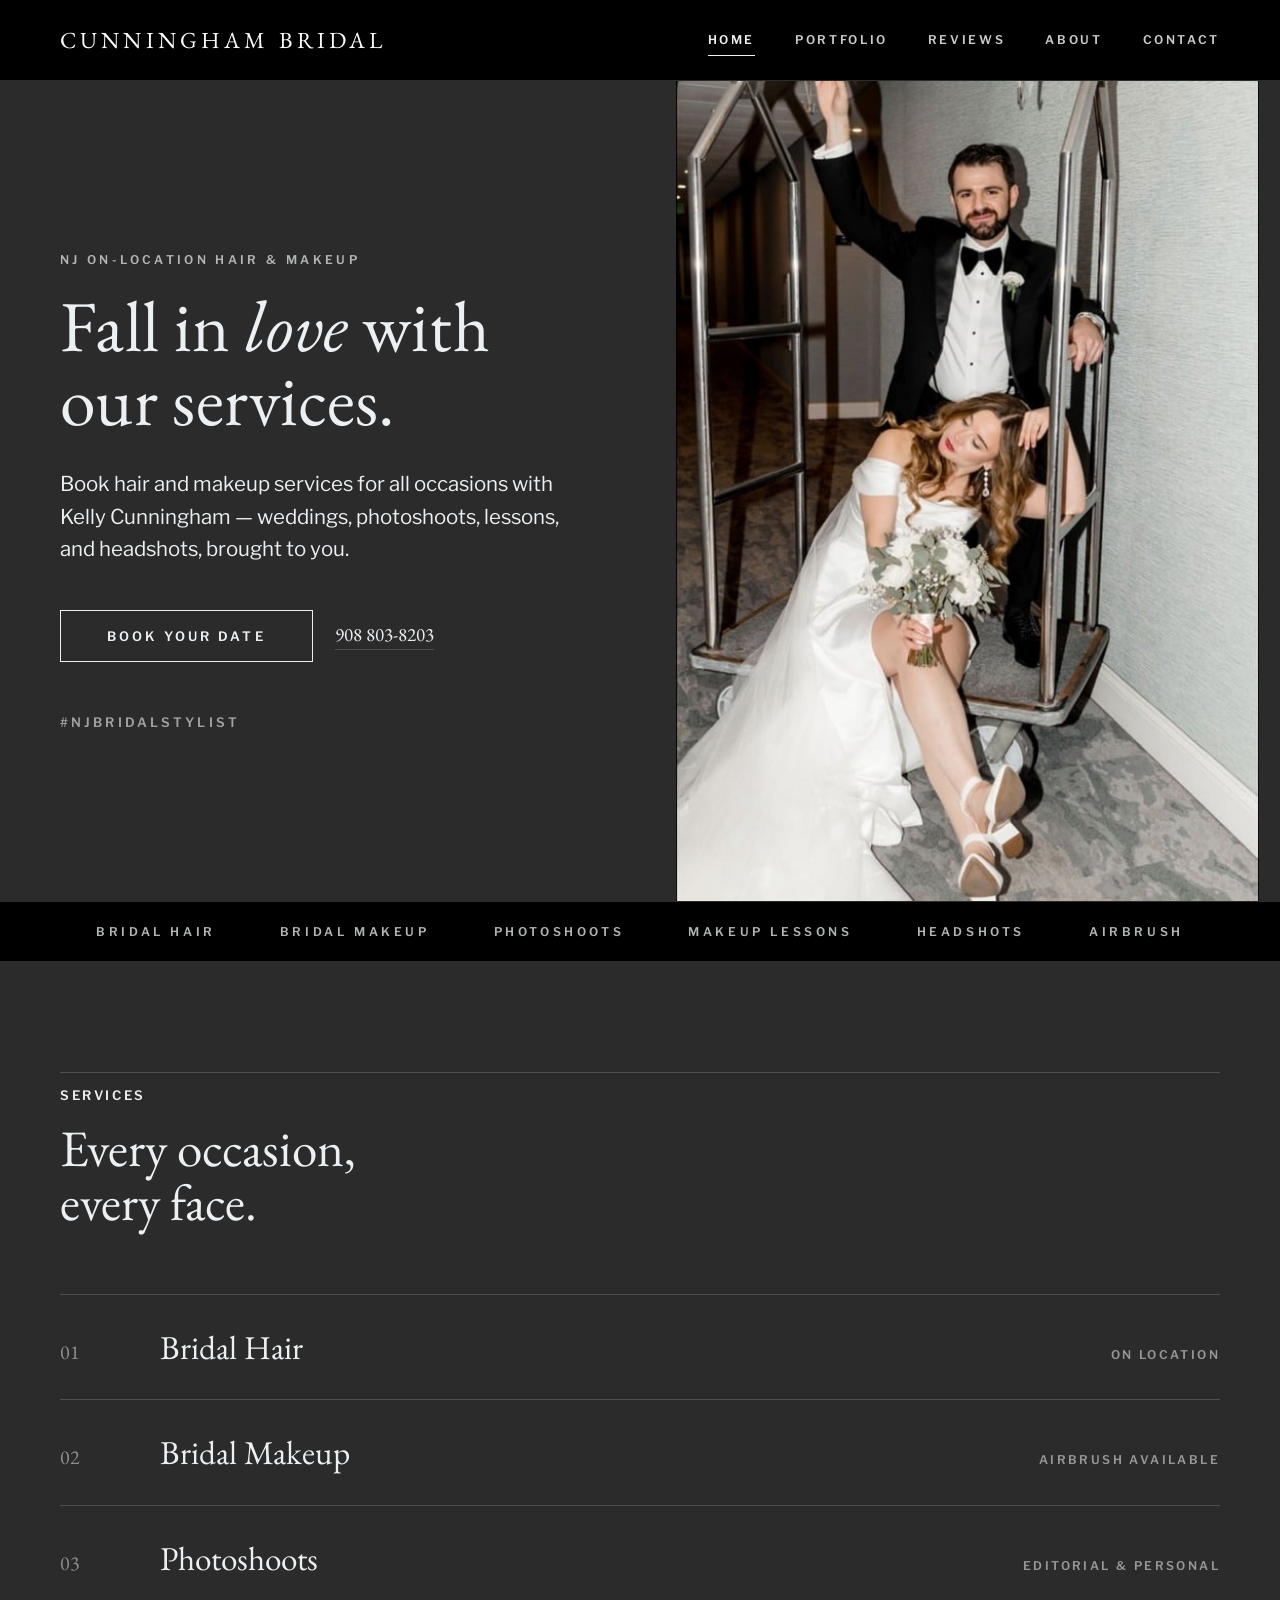
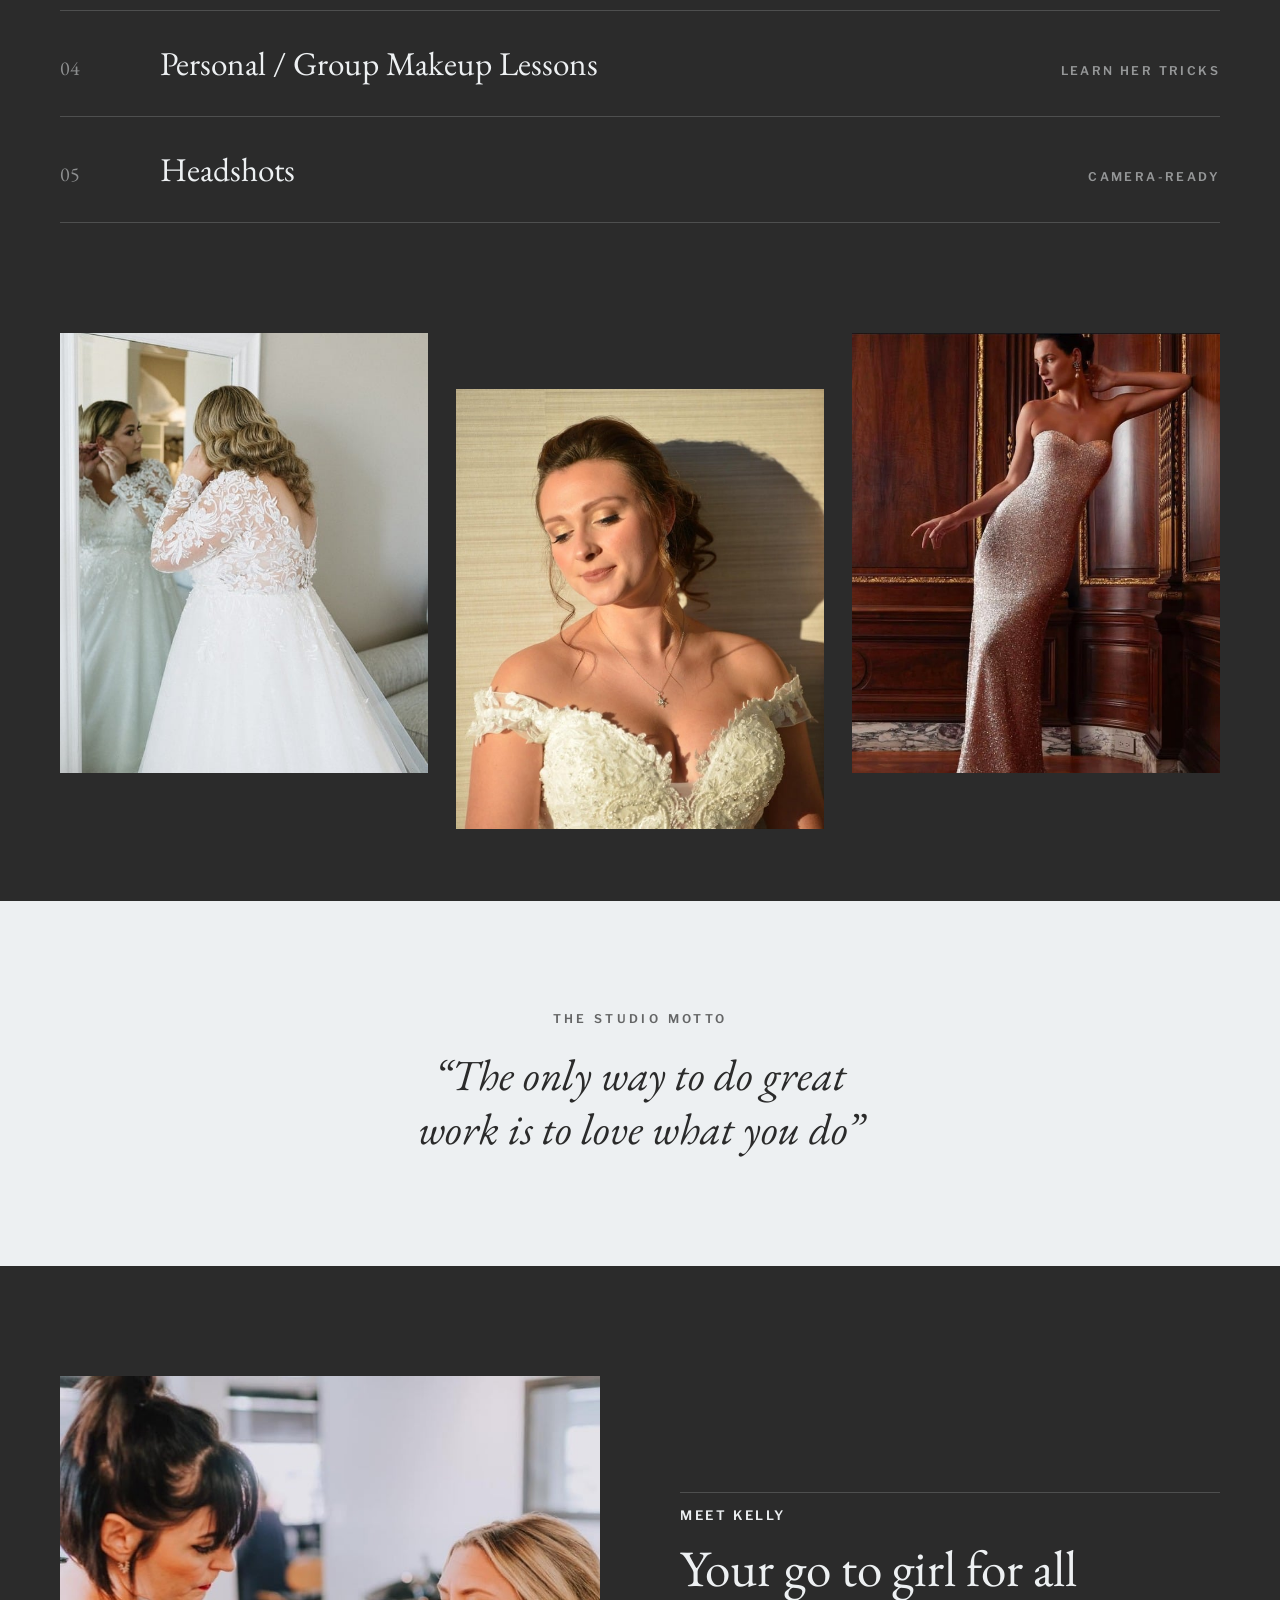
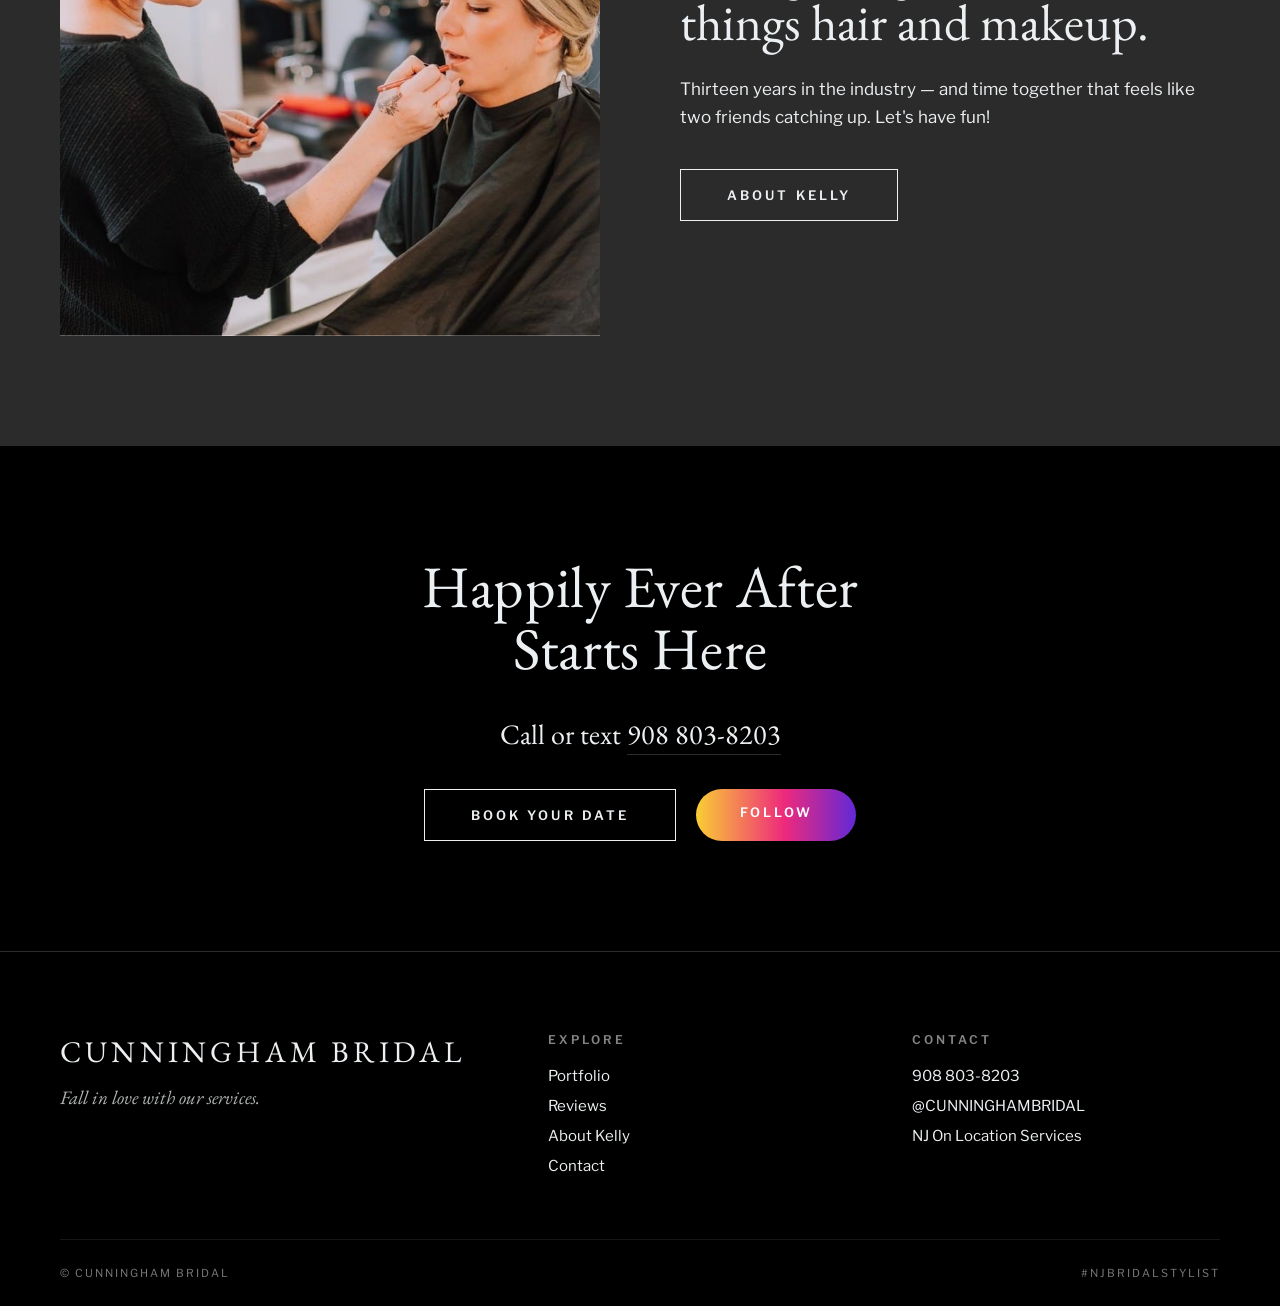
==== index.html @ d6eacadf "Add Reviews page + nav button with the two 5-star Google reviews New reviews.html (Alexis Nicholas +" ====
<!DOCTYPE html><html lang="en"><head><meta charset="utf-8"><meta name="viewport" content="width=device-width,initial-scale=1"><title>Cunningham Bridal — NJ On-Location Hair & Makeup</title><meta name="description" content="Fall in love with our services. Book hair and makeup for all occasions with Kelly Cunningham — NJ on-location. 908 803-8203."><link rel="stylesheet" href="site.css"><script src="site.js" defer></script></head><body>
<header class="top"><div class="wrap"><a class="brand" href="index.html">Cunningham Bridal</a><nav class="nav"><a href="index.html" aria-current="page">Home</a><a href="portfolio.html">Portfolio</a><a href="reviews.html">Reviews</a><a href="about.html">About</a><a href="contact.html">Contact</a></nav></div></header>
<section class="hero">
<div class="hero-copy">
<p class="overline">NJ On-Location Hair &amp; Makeup</p>
<h1 class="serif-hero">Fall in <em>love</em> with our services.</h1>
<p class="body-lg" style="margin-top:30px">Book hair and makeup services for all occasions with Kelly Cunningham — weddings, photoshoots, lessons, and headshots, brought to you.</p>
<div style="display:flex;gap:22px;align-items:center;flex-wrap:wrap;margin-top:44px"><a class="btn" href="contact.html">Book your date</a><a class="tel-link" href="tel:+19088038203" style="font-family:var(--serif);font-size:19px">908 803-8203</a></div>
<p class="hashtag" style="margin:52px 0 0">#NJBridalStylist</p>
</div>
<div class="hero-media"><img src="assets/photo-couple.jpg" alt="Bride and groom celebrating on a hotel luggage cart"></div>
</section>
<div class="strip"><div class="inner"><span>Bridal Hair</span><span>Bridal Makeup</span><span>Photoshoots</span><span>Makeup Lessons</span><span>Headshots</span><span>Airbrush</span></div></div>
<section class="band"><div class="wrap">
<div class="reveal"><p class="rule-label">Services</p><h2 class="serif-h2" style="max-width:14ch">Every occasion, every face.</h2></div>
<div style="margin-top:64px">
<div class="svc reveal"><span class="no">01</span><a class="name" href="portfolio.html">Bridal Hair</a><span class="note">On location</span></div>
<div class="svc reveal"><span class="no">02</span><a class="name" href="portfolio.html">Bridal Makeup</a><span class="note">Airbrush available</span></div>
<div class="svc reveal"><span class="no">03</span><a class="name" href="portfolio.html">Photoshoots</a><span class="note">Editorial &amp; personal</span></div>
<div class="svc reveal"><span class="no">04</span><a class="name" href="portfolio.html">Personal / Group Makeup Lessons</a><span class="note">Learn her tricks</span></div>
<div class="svc reveal"><span class="no">05</span><a class="name" href="portfolio.html">Headshots</a><span class="note">Camera-ready</span></div>
</div>
</div></section>
<section class="band tight" style="padding-top:0"><div class="wrap grid c3">
<img class="cover reveal" src="assets/photo-bridal-hair.jpg" alt="Bride in a lace gown at the mirror" style="height:440px">
<img class="cover reveal" src="assets/photo-bridal-makeup.jpg" alt="Bride with soft glam makeup in golden light" style="height:440px;margin-top:56px">
<img class="cover reveal" src="assets/photo-photoshoot.jpg" alt="Editorial photoshoot in a sequin gown" style="height:440px">
</div></section>
<section class="band light"><div class="wrap center reveal">
<p class="overline">The studio motto</p>
<blockquote class="quote" style="max-width:22ch;margin:0 auto">“The only way to do great work is to love what you do”</blockquote>
</div></section>
<section class="band"><div class="wrap split">
<img class="cover reveal" src="assets/photo-makeup-session.jpg" alt="Kelly Cunningham applying a client's makeup" style="height:560px">
<div class="reveal">
<p class="rule-label">Meet Kelly</p>
<h2 class="serif-h2">Your go to girl for all things hair and makeup.</h2>
<p class="body" style="margin-top:26px">Thirteen years in the industry — and time together that feels like two friends catching up. Let's have fun!</p>
<div style="margin-top:38px"><a class="btn" href="about.html">About Kelly</a></div>
</div>
</div></section>
<section class="band black center"><div class="wrap stack reveal" style="align-items:center">
<h2 class="serif-hero" style="font-size:clamp(38px,4.6vw,72px)">Happily Ever After<br>Starts Here</h2>
<p class="serif-lg">Call or text <a class="tel-link" href="tel:+19088038203">908 803-8203</a></p>
<div style="display:flex;gap:20px;flex-wrap:wrap;justify-content:center"><a class="btn" href="contact.html">Book your date</a><a class="pill" href="https://www.instagram.com/cunninghambridal" target="_blank" rel="noopener">Follow</a></div>
</div></section>
<footer class="site"><div class="wrap">
<div class="foot-grid">
<div><p class="foot-brand">Cunningham Bridal</p><p class="foot-tag">Fall in love with our services.</p></div>
<div><h4>Explore</h4><ul><li><a href="portfolio.html">Portfolio</a></li><li><a href="reviews.html">Reviews</a></li><li><a href="about.html">About Kelly</a></li><li><a href="contact.html">Contact</a></li></ul></div>
<div><h4>Contact</h4><ul><li><a href="tel:+19088038203">908 803-8203</a></li><li><a href="https://www.instagram.com/cunninghambridal" target="_blank" rel="noopener">@CUNNINGHAMBRIDAL</a></li><li>NJ On Location Services</li></ul></div>
</div>
<div class="foot-bar"><span>© Cunningham Bridal</span><span>#NJBridalStylist</span></div>
</div></footer>
<template id="__bundler_thumbnail"><svg xmlns="http://www.w3.org/2000/svg" viewBox="0 0 100 100"><rect width="100" height="100" fill="#2b2b2b"/><text x="50" y="58" font-family="Georgia,serif" font-size="28" fill="#edf0f2" text-anchor="middle">CB</text></svg></template>
</body></html>
---- site.css ----
@import url('https://fonts.googleapis.com/css2?family=Libre+Franklin:ital,wght@0,400;0,500;0,600;0,700;1,400&family=EB+Garamond:ital,wght@0,400;0,500;0,600;1,400;1,500&display=swap');
:root{--black:#000;--charcoal:#2b2b2b;--char-2:#232323;--gray:#606060;--ice:#edf0f2;--white:#fff;--line:rgba(237,240,242,.18);--line-dark:rgba(43,43,43,.2);--ig:linear-gradient(90deg,#f9ce34,#ee2a7b 55%,#6228d7);--sans:'Libre Franklin',Arial,sans-serif;--serif:'EB Garamond',Georgia,serif;--max:1240px}
*{box-sizing:border-box}
html{scroll-behavior:smooth}
body{margin:0;font-family:var(--sans);background:var(--charcoal);color:var(--ice);-webkit-font-smoothing:antialiased}
img{display:block;max-width:100%}
a{color:inherit;text-decoration:none;transition:opacity .18s ease}
a:hover{opacity:.72}
.wrap{max-width:var(--max);margin:0 auto;padding:0 40px}
/* header */
.top{background:var(--black);position:sticky;top:0;z-index:50;border-bottom:1px solid var(--line)}
.top .wrap{display:flex;align-items:center;justify-content:space-between;height:80px}
.brand{font-family:var(--serif);font-size:23px;letter-spacing:.18em;text-transform:uppercase;color:#fff;white-space:nowrap}
.nav{display:flex;gap:40px}
.nav a{font-size:12px;font-weight:600;letter-spacing:.22em;text-transform:uppercase;color:var(--ice);padding:8px 0;border-bottom:1px solid transparent;opacity:.85}
.nav a[aria-current]{border-bottom-color:var(--ice);opacity:1}
/* type system */
.overline{font-size:12px;font-weight:600;letter-spacing:.28em;text-transform:uppercase;opacity:.7;margin:0 0 22px}
.rule-label{border-top:1px solid var(--line);padding-top:14px;font-size:13px;font-weight:600;letter-spacing:.2em;text-transform:uppercase;margin:0 0 18px}
.light .rule-label,.white .rule-label{border-top-color:var(--line-dark)}
.serif-hero{font-family:var(--serif);font-weight:400;line-height:1.04;letter-spacing:.005em;margin:0;font-size:clamp(44px,5.6vw,86px);text-wrap:balance}
.serif-hero em,.serif-h2 em{font-style:italic;font-weight:400}
.serif-h2{font-family:var(--serif);font-weight:400;line-height:1.06;margin:0;font-size:clamp(34px,4vw,60px);text-wrap:balance}
.caps-h{font-weight:600;letter-spacing:-.01em;line-height:1.05;margin:0;font-size:clamp(28px,3.4vw,48px)}
.body{font-size:17px;line-height:1.65;margin:0;max-width:54ch}
.body-lg{font-size:clamp(18px,1.6vw,22px);line-height:1.6;margin:0;max-width:50ch}
.serif-lg{font-family:var(--serif);font-size:clamp(22px,2.2vw,30px);line-height:1.35;margin:0}
.quote{font-family:var(--serif);font-style:italic;font-size:clamp(28px,3.4vw,50px);line-height:1.25;text-align:center;margin:0;text-wrap:balance}
.hashtag{font-size:13px;font-weight:600;letter-spacing:.24em;text-transform:uppercase;opacity:.6}
/* buttons */
.btn{display:inline-block;padding:17px 46px;font-size:13px;font-weight:600;letter-spacing:.24em;text-transform:uppercase;white-space:nowrap;border:1px solid var(--ice);color:var(--ice);background:transparent;cursor:pointer}
.btn:hover{background:var(--ice);color:var(--charcoal);opacity:1}
.btn.dark{border-color:var(--charcoal);color:var(--charcoal)}
.btn.dark:hover{background:var(--charcoal);color:var(--ice)}
.btn.solid{background:var(--charcoal);color:var(--ice);border-color:var(--charcoal)}
.btn.solid:hover{background:var(--black);opacity:1}
.pill{display:inline-block;background:var(--ig);color:#fff;border-radius:999px;padding:15px 44px;font-size:13px;font-weight:600;letter-spacing:.22em;text-transform:uppercase;white-space:nowrap}
.pill:hover{opacity:.85}
a[href^="tel"]{white-space:nowrap}
.tel-link{border-bottom:1px solid var(--line);padding-bottom:2px}
/* bands + layout */
.band{padding:110px 0}
.band.tight{padding:72px 0}
.band.light{background:var(--ice);color:var(--charcoal)}
.band.white{background:var(--white);color:var(--charcoal)}
.band.black{background:var(--black)}
.band.muted{background:var(--gray)}
.split{display:grid;grid-template-columns:1fr 1fr;gap:80px;align-items:center}
.split.tight-gap{gap:56px}
.grid{display:grid;gap:28px}
.c3{grid-template-columns:repeat(3,1fr)}
.c4{grid-template-columns:repeat(4,1fr)}
.cover{width:100%;object-fit:cover}
.pair{display:flex}
.pair img{width:50%;object-fit:cover}
.center{text-align:center}
.stack{display:flex;flex-direction:column;gap:36px}
/* hero */
.hero{display:grid;grid-template-columns:1.05fr 1fr;min-height:calc(100vh - 80px)}
.hero-copy{display:flex;flex-direction:column;justify-content:center;padding:90px 72px 90px max(40px,calc((100vw - var(--max))/2 + 40px))}
.hero-media{position:relative;overflow:hidden}
.hero-media img{position:absolute;inset:0;width:100%;height:100%;object-fit:contain}
/* ticker strip */
.strip{background:var(--black);border-top:1px solid var(--line);border-bottom:1px solid var(--line);padding:22px 0;overflow:hidden}
.strip .inner{display:flex;gap:64px;justify-content:center;flex-wrap:wrap;font-size:12px;font-weight:600;letter-spacing:.3em;text-transform:uppercase;opacity:.75}
/* numbered services */
.svc{border-top:1px solid var(--line);padding:34px 0;display:grid;grid-template-columns:72px 1fr auto;gap:28px;align-items:baseline}
.svc:last-child{border-bottom:1px solid var(--line)}
.svc .no{font-family:var(--serif);font-size:20px;opacity:.5}
.svc .name{font-family:var(--serif);font-size:clamp(24px,2.6vw,38px);line-height:1.1}
.svc .note{font-size:12px;font-weight:600;letter-spacing:.2em;text-transform:uppercase;opacity:.55}
/* gallery */
.masonry{columns:3;column-gap:28px}
.masonry img{width:100%;margin-bottom:28px}
/* footer */
footer.site{background:var(--black);border-top:1px solid var(--line);padding:80px 0 0}
.foot-grid{display:grid;grid-template-columns:1.4fr 1fr 1fr;gap:56px;padding-bottom:64px}
.foot-grid h4{font-size:12px;font-weight:600;letter-spacing:.26em;text-transform:uppercase;opacity:.55;margin:0 0 20px}
.foot-grid ul{list-style:none;margin:0;padding:0;display:flex;flex-direction:column;gap:12px;font-size:15px}
.foot-brand{font-family:var(--serif);font-size:30px;letter-spacing:.14em;text-transform:uppercase;margin:0 0 14px}
.foot-tag{font-family:var(--serif);font-style:italic;font-size:19px;opacity:.75;margin:0}
.foot-bar{border-top:1px solid var(--line);padding:26px 0;display:flex;justify-content:space-between;gap:16px;flex-wrap:wrap;font-size:11px;letter-spacing:.18em;text-transform:uppercase;opacity:.5}
/* reveal */
.reveal{opacity:0;transform:translateY(26px);transition:opacity .7s ease,transform .7s ease}
.reveal.in{opacity:1;transform:none}
@media (prefers-reduced-motion:reduce){.reveal{opacity:1;transform:none;transition:none}}
@media (max-width:960px){
.hero{grid-template-columns:1fr;min-height:0}
.hero-media{height:auto;position:relative}
.hero-media img{position:static;height:auto}
.hero-copy{padding:64px 40px}
.split{grid-template-columns:1fr;gap:44px}
.c3,.c4{grid-template-columns:1fr 1fr}
.masonry{columns:2}
.band{padding:72px 0}
.foot-grid{grid-template-columns:1fr;gap:36px}
.nav{gap:22px}
.brand{font-size:17px}
}
@media (max-width:600px){
.wrap{padding:0 22px}
.hero-copy{padding:56px 22px}
.c3,.c4{grid-template-columns:1fr}
.masonry{columns:1}
.top .wrap{flex-direction:column;height:auto;padding:16px 22px;gap:10px}
.svc{grid-template-columns:44px 1fr;grid-template-rows:auto auto}
.svc .note{grid-column:2}
}
/* reviews */
.reviews{display:grid;grid-template-columns:1fr 1fr;gap:26px;margin-top:4px}
.review{border:1px solid var(--line);padding:46px 42px;display:flex;flex-direction:column;gap:26px}
.stars{color:var(--ice);letter-spacing:.34em;font-size:15px;line-height:1}
.review-text{font-family:var(--serif);font-style:italic;font-size:clamp(19px,1.5vw,23px);line-height:1.5;margin:0}
.review-by{margin-top:auto;border-top:1px solid var(--line);padding-top:22px}
.review-name{font-weight:600;letter-spacing:.03em}
.review-src{font-size:11px;letter-spacing:.22em;text-transform:uppercase;opacity:.55;margin:5px 0 0}
@media(max-width:720px){.reviews{grid-template-columns:1fr}}
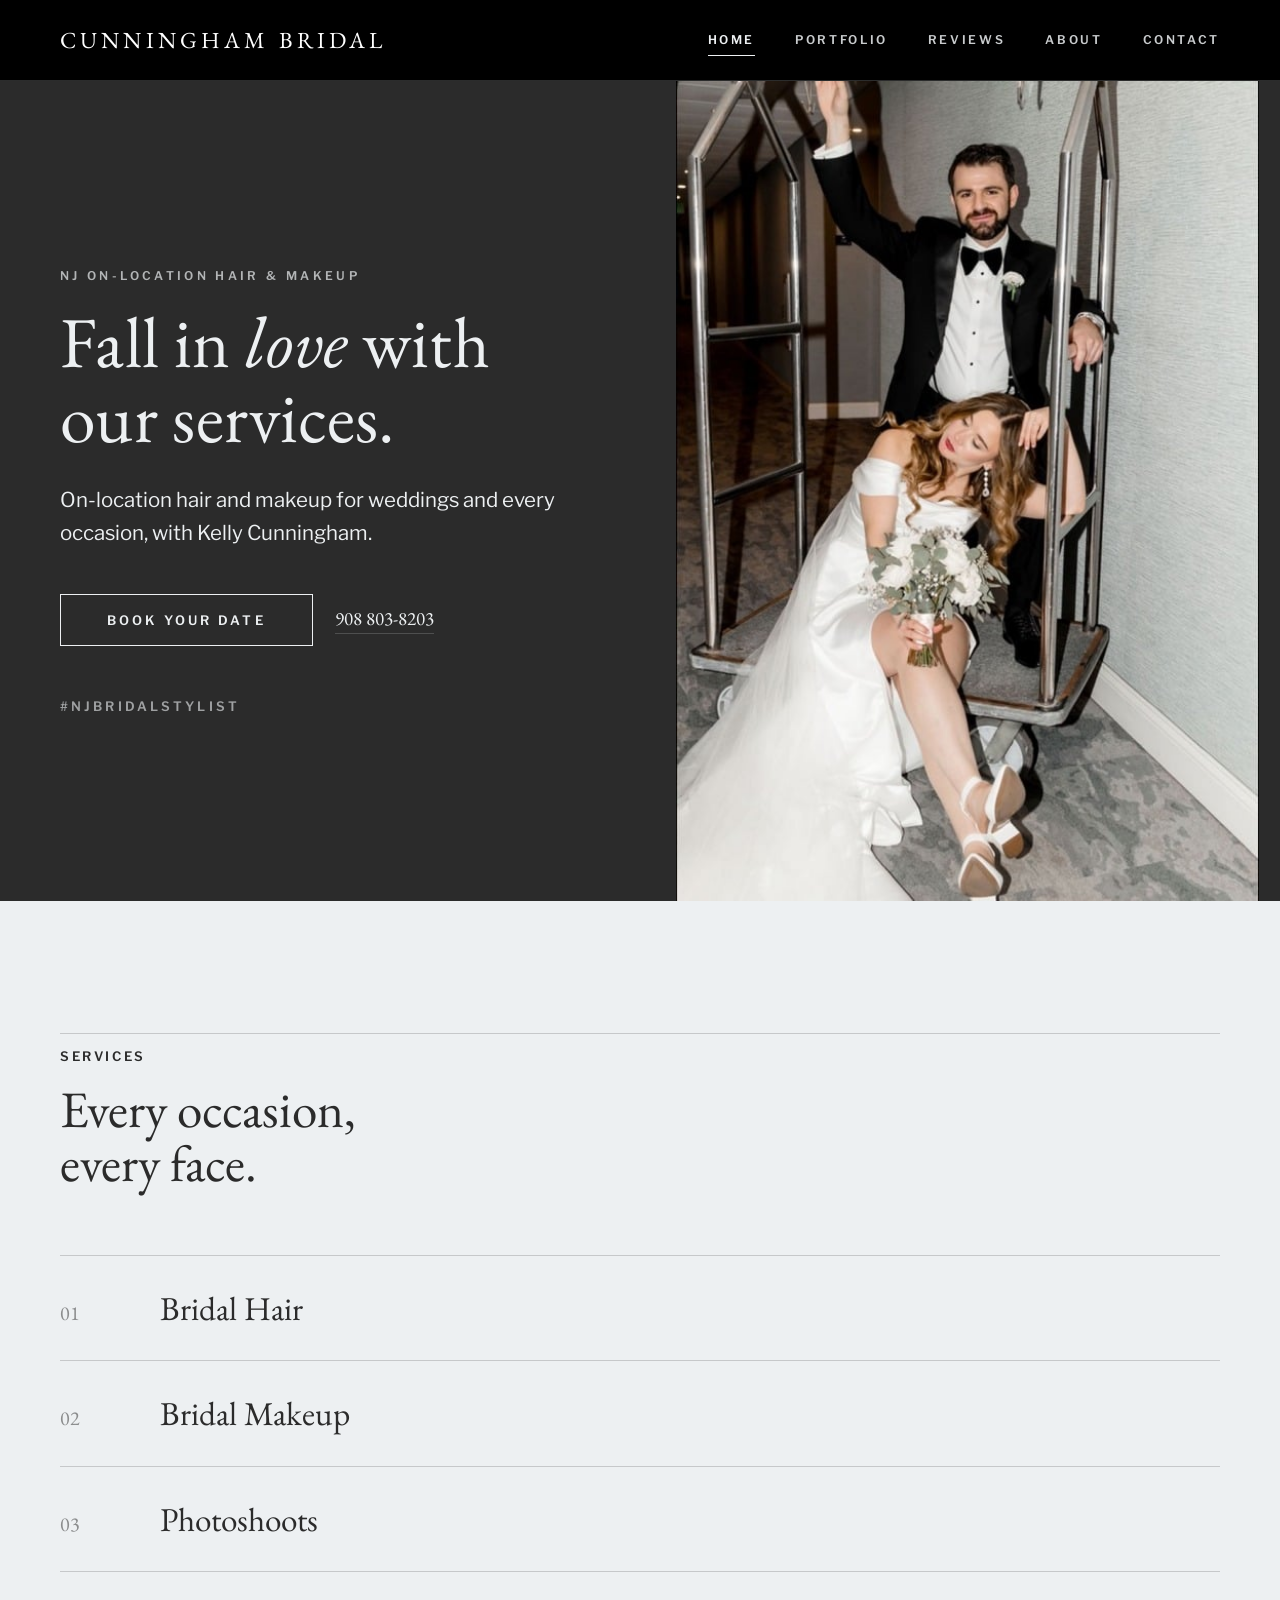
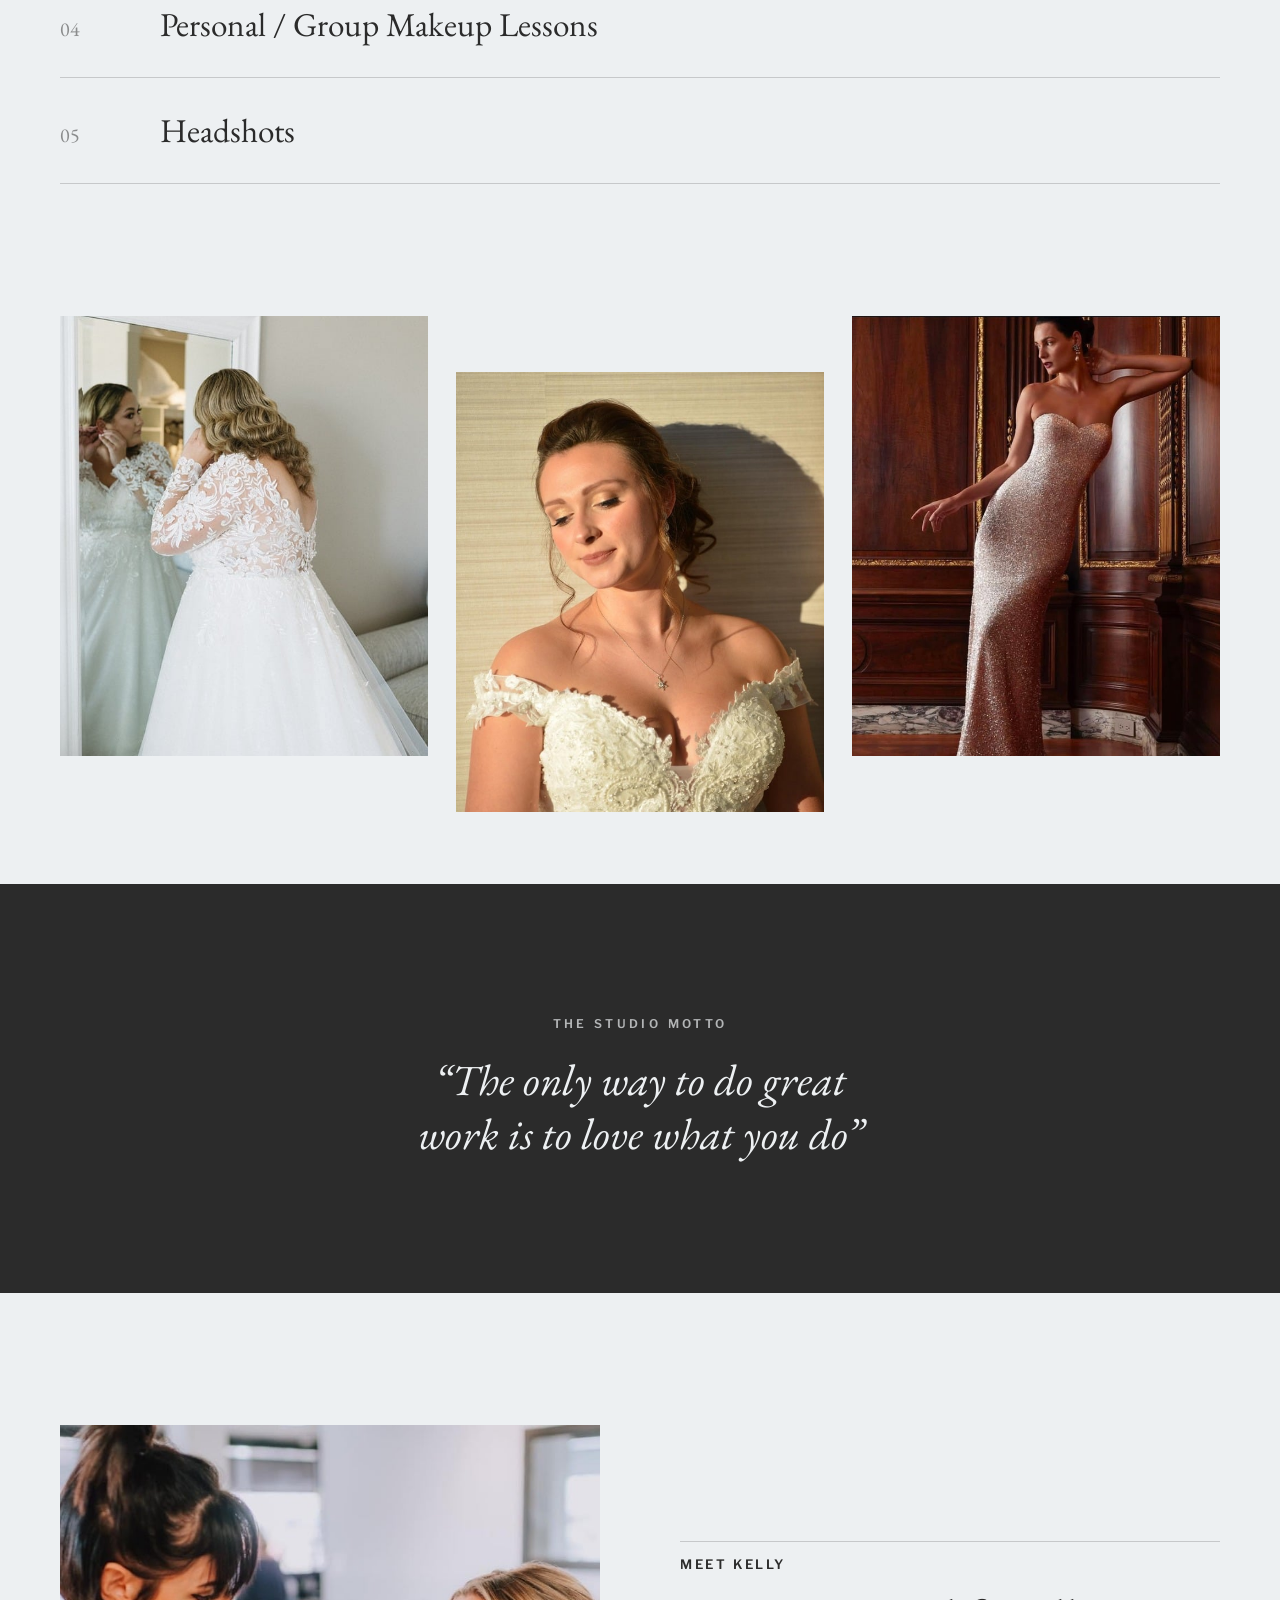
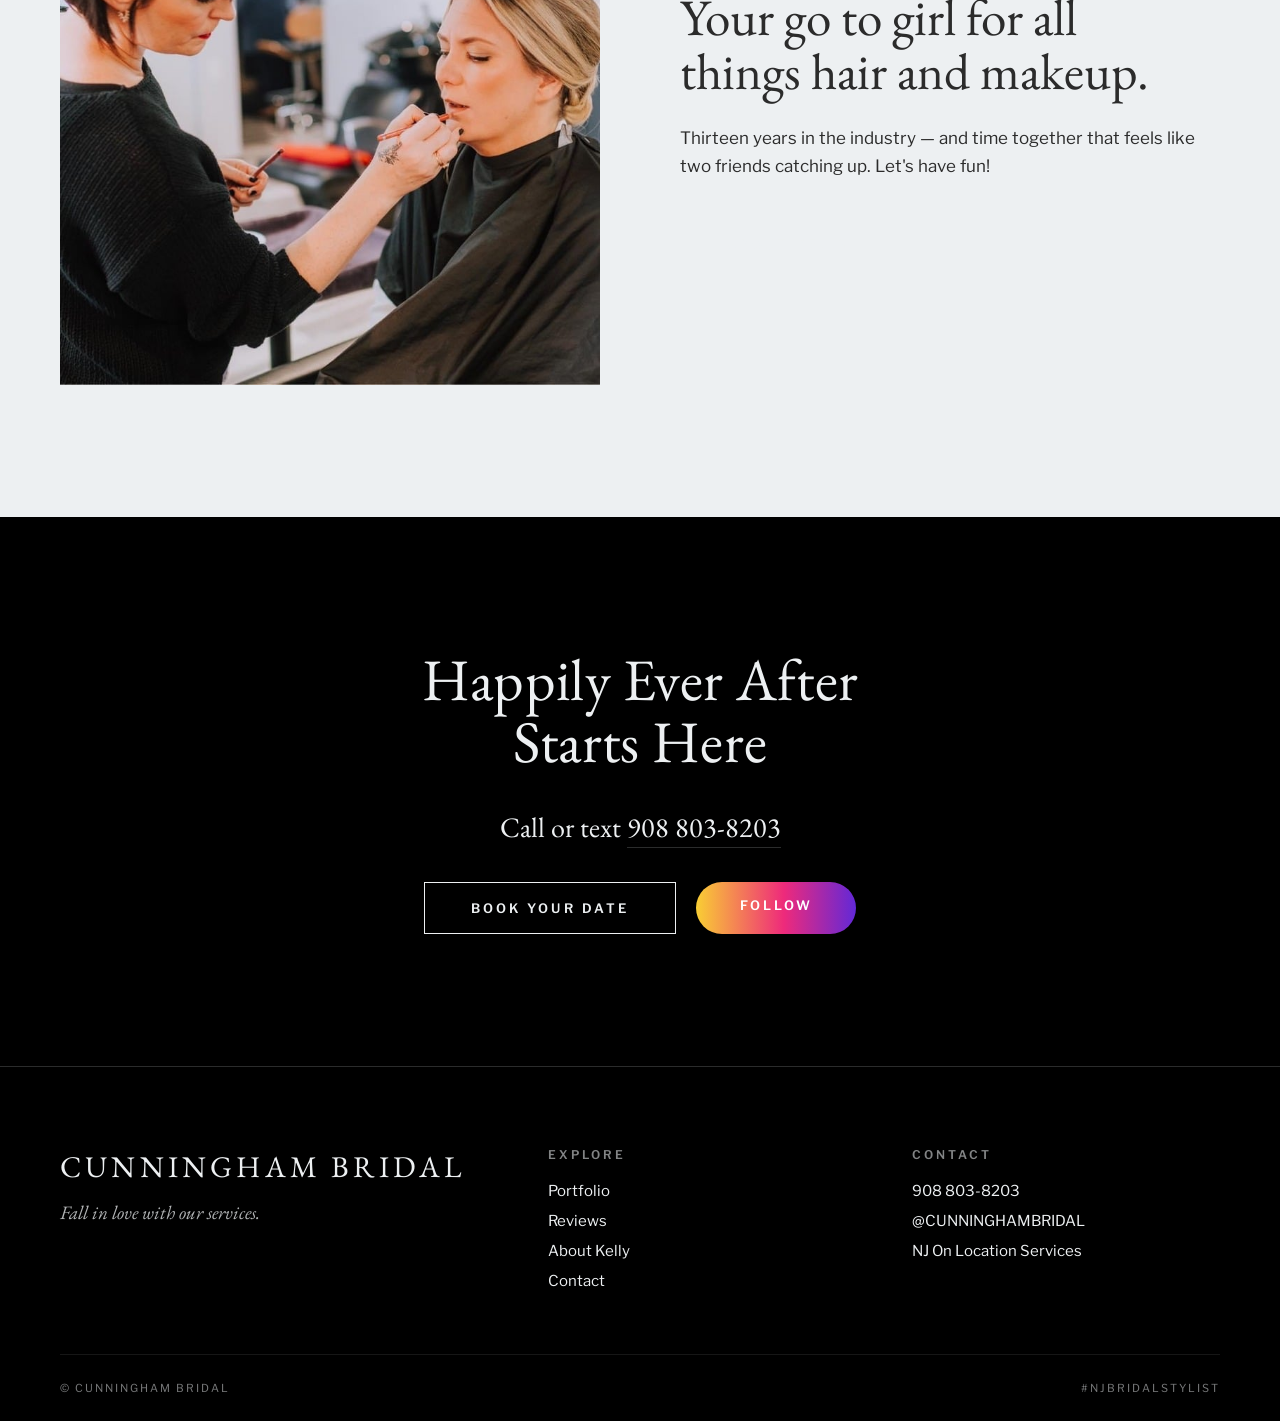
==== commit b4d5da58: "Homepage calm pass: alternate light/dark, more whitespace, trim clutter Break the all-dark scroll in" ====
--- a/index.html
+++ b/index.html
@@ -4,33 +4,32 @@
 <div class="hero-copy">
 <p class="overline">NJ On-Location Hair &amp; Makeup</p>
 <h1 class="serif-hero">Fall in <em>love</em> with our services.</h1>
-<p class="body-lg" style="margin-top:30px">Book hair and makeup services for all occasions with Kelly Cunningham — weddings, photoshoots, lessons, and headshots, brought to you.</p>
+<p class="body-lg" style="margin-top:30px">On-location hair and makeup for weddings and every occasion, with Kelly Cunningham.</p>
 <div style="display:flex;gap:22px;align-items:center;flex-wrap:wrap;margin-top:44px"><a class="btn" href="contact.html">Book your date</a><a class="tel-link" href="tel:+19088038203" style="font-family:var(--serif);font-size:19px">908 803-8203</a></div>
 <p class="hashtag" style="margin:52px 0 0">#NJBridalStylist</p>
 </div>
 <div class="hero-media"><img src="assets/photo-couple.jpg" alt="Bride and groom celebrating on a hotel luggage cart"></div>
 </section>
-<div class="strip"><div class="inner"><span>Bridal Hair</span><span>Bridal Makeup</span><span>Photoshoots</span><span>Makeup Lessons</span><span>Headshots</span><span>Airbrush</span></div></div>
-<section class="band"><div class="wrap">
+<section class="band light"><div class="wrap">
 <div class="reveal"><p class="rule-label">Services</p><h2 class="serif-h2" style="max-width:14ch">Every occasion, every face.</h2></div>
 <div style="margin-top:64px">
-<div class="svc reveal"><span class="no">01</span><a class="name" href="portfolio.html">Bridal Hair</a><span class="note">On location</span></div>
-<div class="svc reveal"><span class="no">02</span><a class="name" href="portfolio.html">Bridal Makeup</a><span class="note">Airbrush available</span></div>
-<div class="svc reveal"><span class="no">03</span><a class="name" href="portfolio.html">Photoshoots</a><span class="note">Editorial &amp; personal</span></div>
-<div class="svc reveal"><span class="no">04</span><a class="name" href="portfolio.html">Personal / Group Makeup Lessons</a><span class="note">Learn her tricks</span></div>
-<div class="svc reveal"><span class="no">05</span><a class="name" href="portfolio.html">Headshots</a><span class="note">Camera-ready</span></div>
+<div class="svc reveal"><span class="no">01</span><a class="name" href="portfolio.html">Bridal Hair</a></div>
+<div class="svc reveal"><span class="no">02</span><a class="name" href="portfolio.html">Bridal Makeup</a></div>
+<div class="svc reveal"><span class="no">03</span><a class="name" href="portfolio.html">Photoshoots</a></div>
+<div class="svc reveal"><span class="no">04</span><a class="name" href="portfolio.html">Personal / Group Makeup Lessons</a></div>
+<div class="svc reveal"><span class="no">05</span><a class="name" href="portfolio.html">Headshots</a></div>
 </div>
 </div></section>
-<section class="band tight" style="padding-top:0"><div class="wrap grid c3">
+<section class="band tight light" style="padding-top:0"><div class="wrap grid c3">
 <img class="cover reveal" src="assets/photo-bridal-hair.jpg" alt="Bride in a lace gown at the mirror" style="height:440px">
 <img class="cover reveal" src="assets/photo-bridal-makeup.jpg" alt="Bride with soft glam makeup in golden light" style="height:440px;margin-top:56px">
 <img class="cover reveal" src="assets/photo-photoshoot.jpg" alt="Editorial photoshoot in a sequin gown" style="height:440px">
 </div></section>
-<section class="band light"><div class="wrap center reveal">
+<section class="band"><div class="wrap center reveal">
 <p class="overline">The studio motto</p>
 <blockquote class="quote" style="max-width:22ch;margin:0 auto">“The only way to do great work is to love what you do”</blockquote>
 </div></section>
-<section class="band"><div class="wrap split">
+<section class="band light"><div class="wrap split">
 <img class="cover reveal" src="assets/photo-makeup-session.jpg" alt="Kelly Cunningham applying a client's makeup" style="height:560px">
 <div class="reveal">
 <p class="rule-label">Meet Kelly</p>
--- a/site.css
+++ b/site.css
@@ -39,7 +39,7 @@
 a[href^="tel"]{white-space:nowrap}
 .tel-link{border-bottom:1px solid var(--line);padding-bottom:2px}
 /* bands + layout */
-.band{padding:110px 0}
+.band{padding:132px 0}
 .band.tight{padding:72px 0}
 .band.light{background:var(--ice);color:var(--charcoal)}
 .band.white{background:var(--white);color:var(--charcoal)}
@@ -115,3 +115,6 @@
 .review-name{font-weight:600;letter-spacing:.03em}
 .review-src{font-size:11px;letter-spacing:.22em;text-transform:uppercase;opacity:.55;margin:5px 0 0}
 @media(max-width:720px){.reviews{grid-template-columns:1fr}}
+/* light-section service rows (borders visible on ivory) */
+.light .svc,.white .svc{border-top-color:var(--line-dark)}
+.light .svc:last-child,.white .svc:last-child{border-bottom-color:var(--line-dark)}
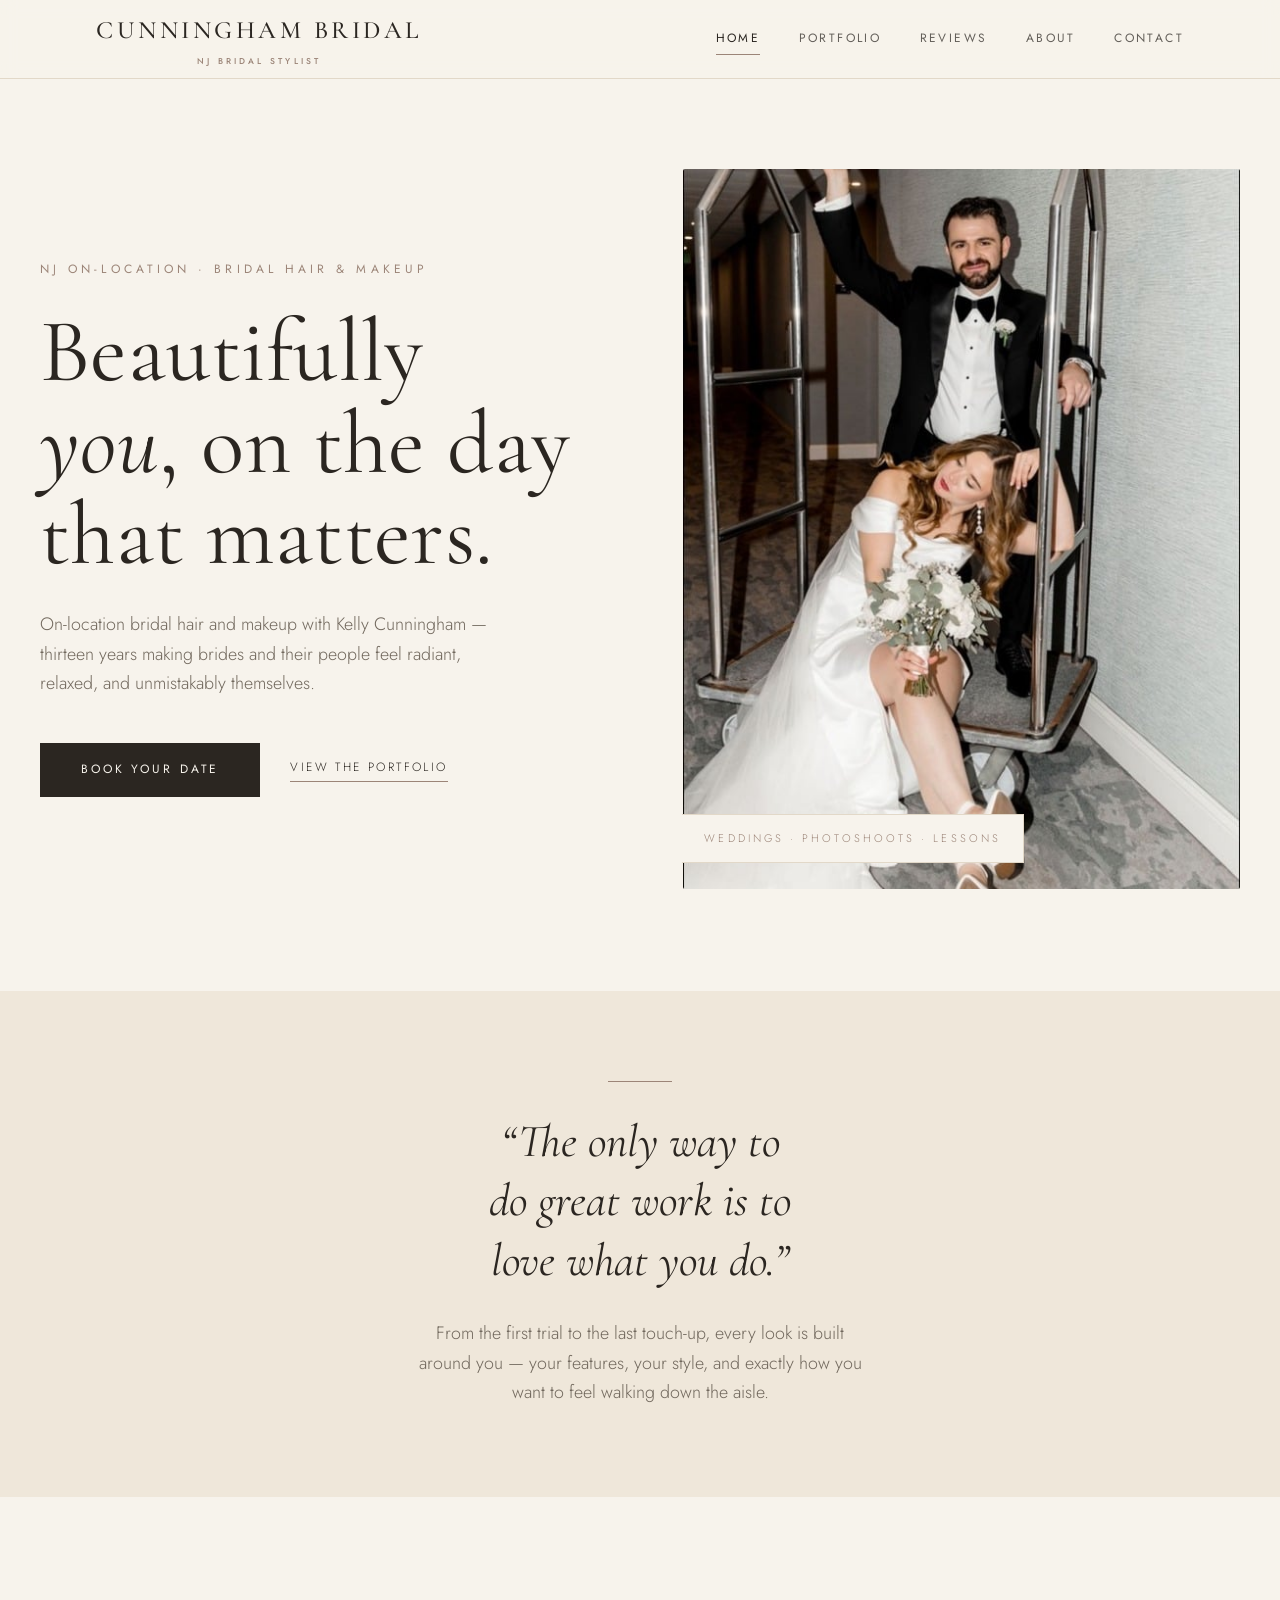
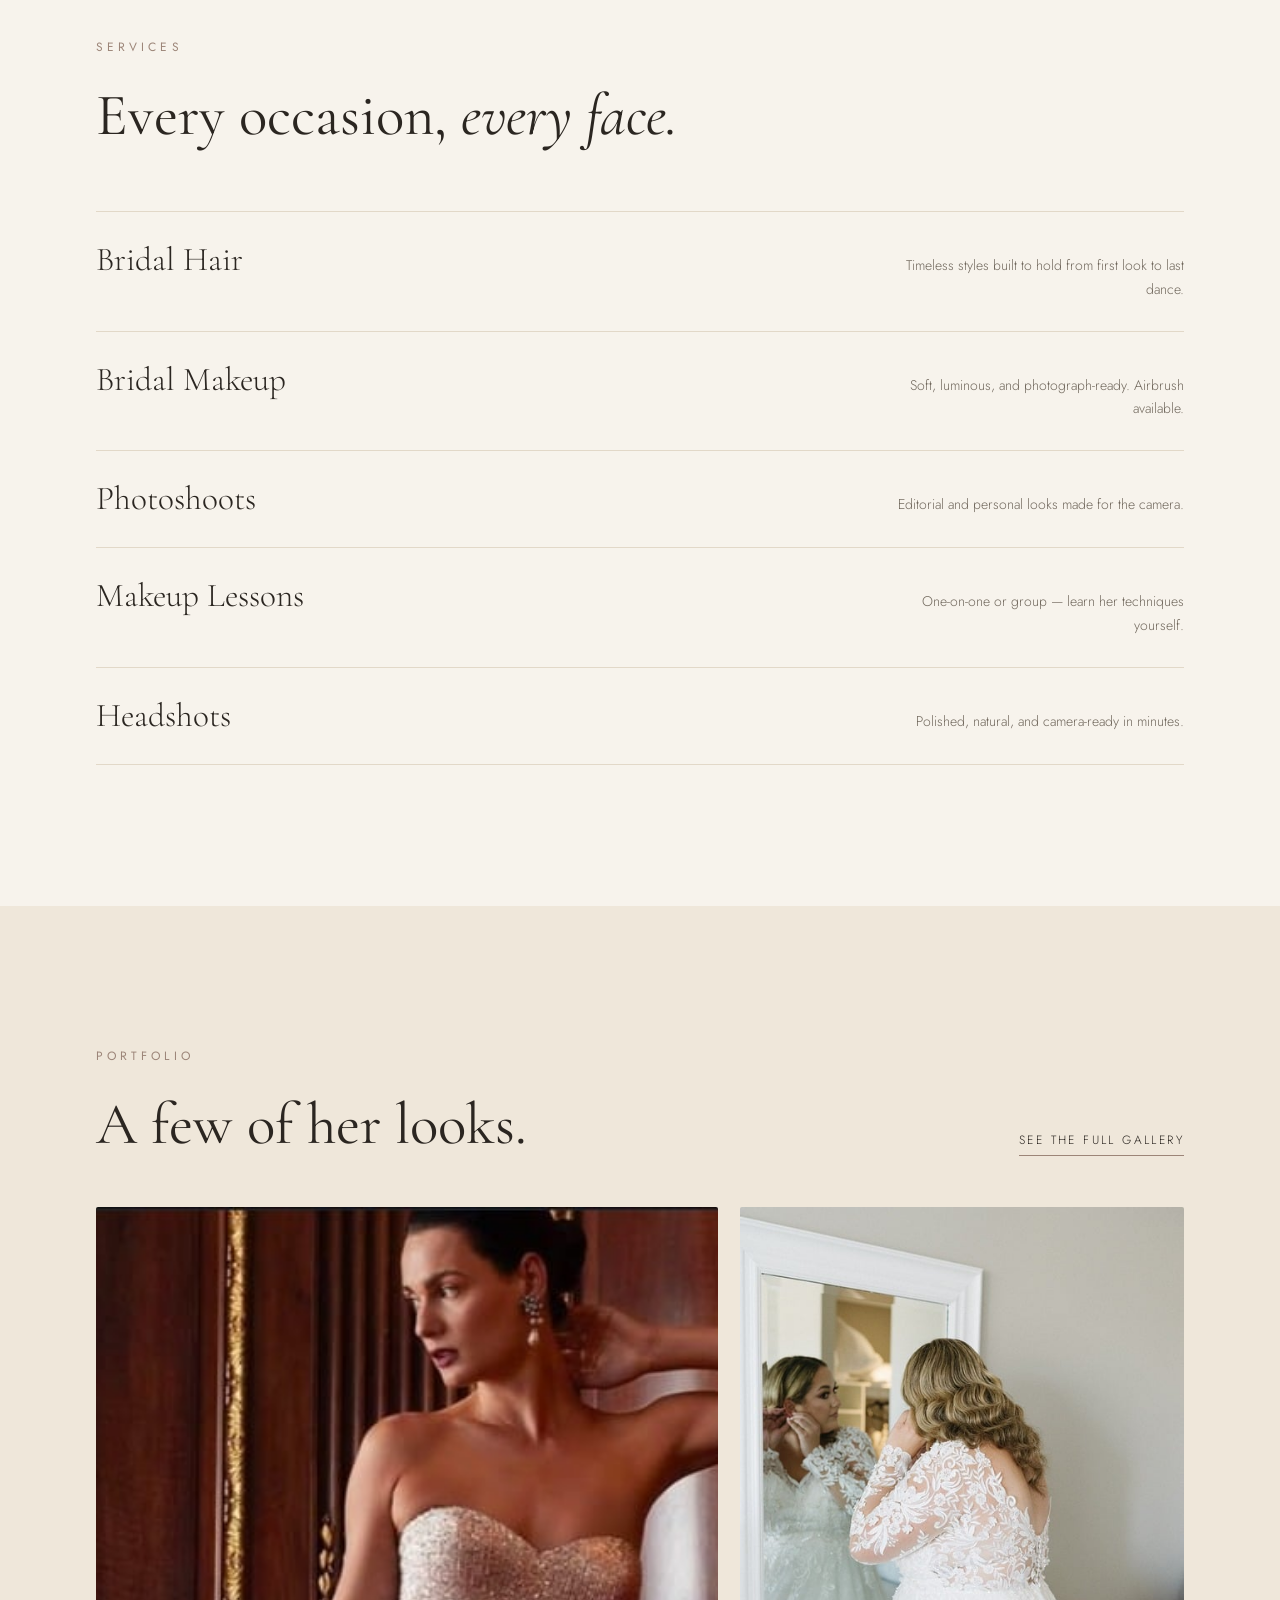
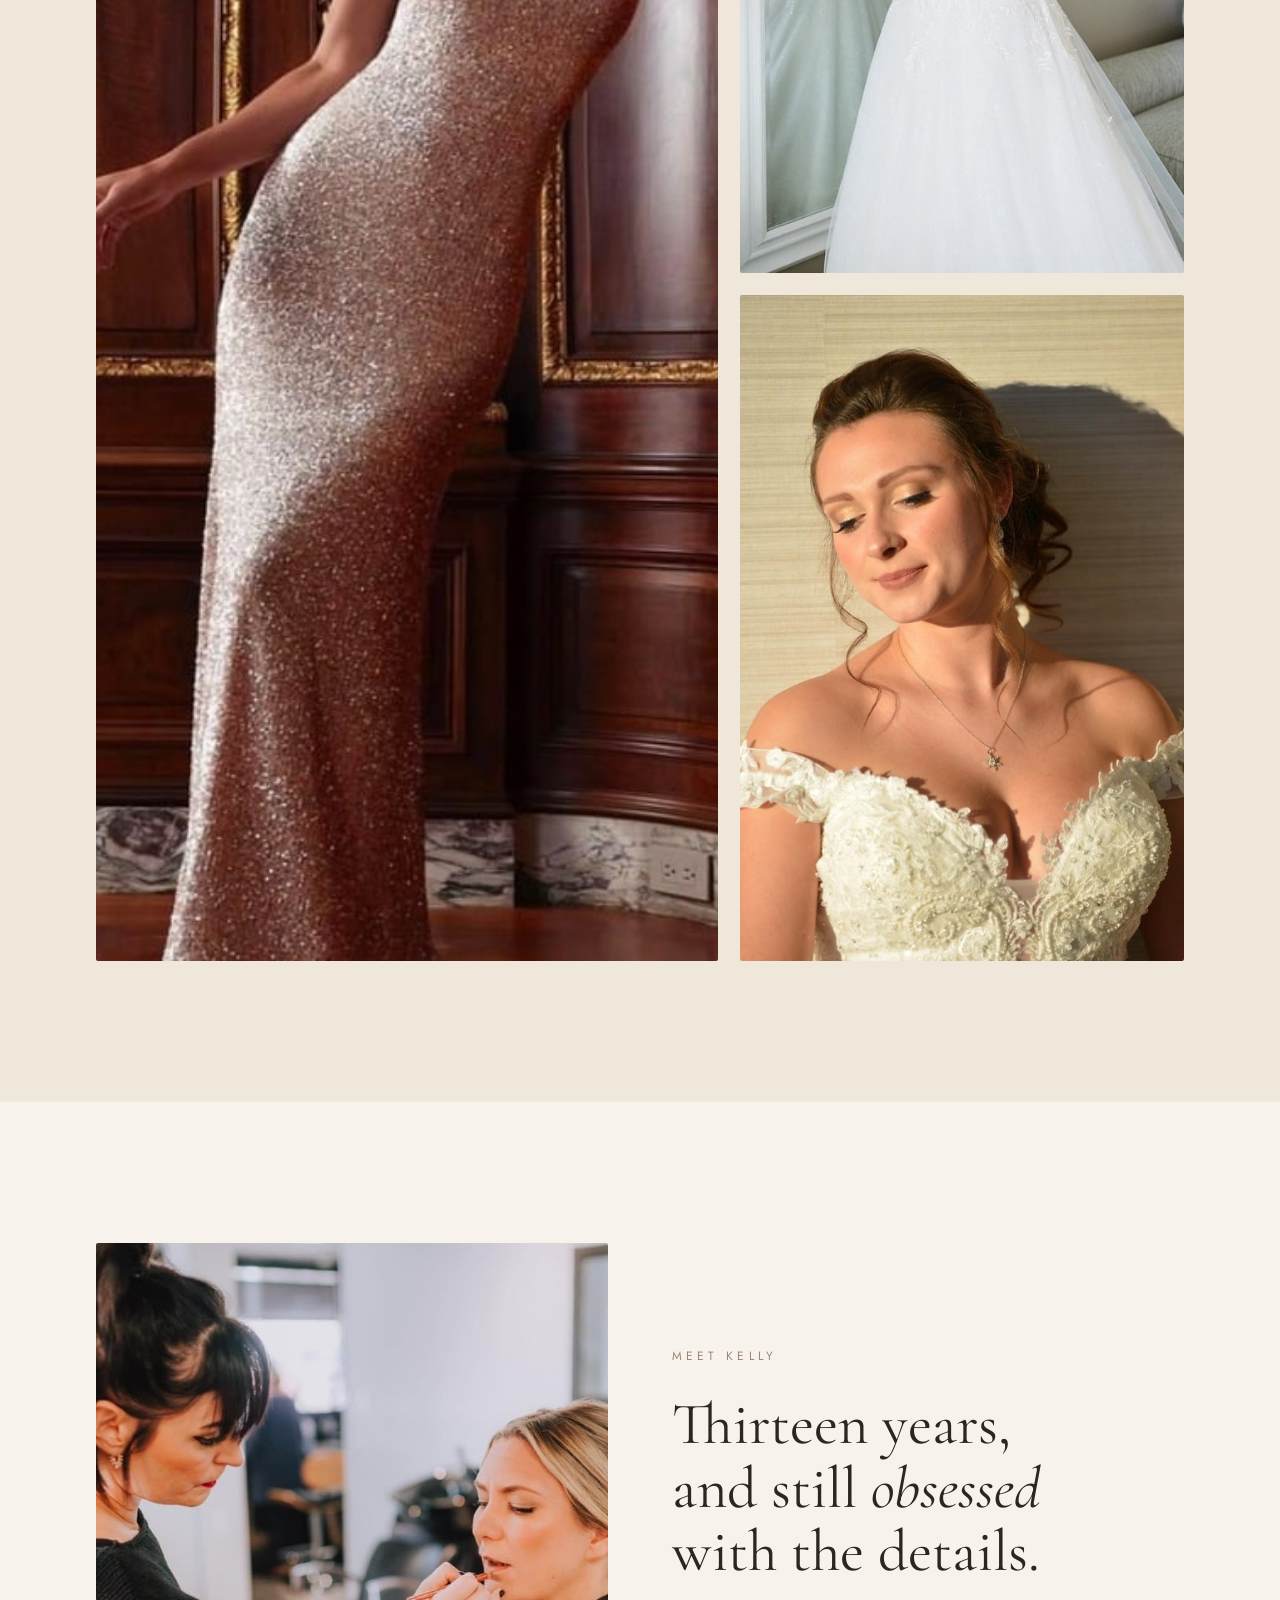
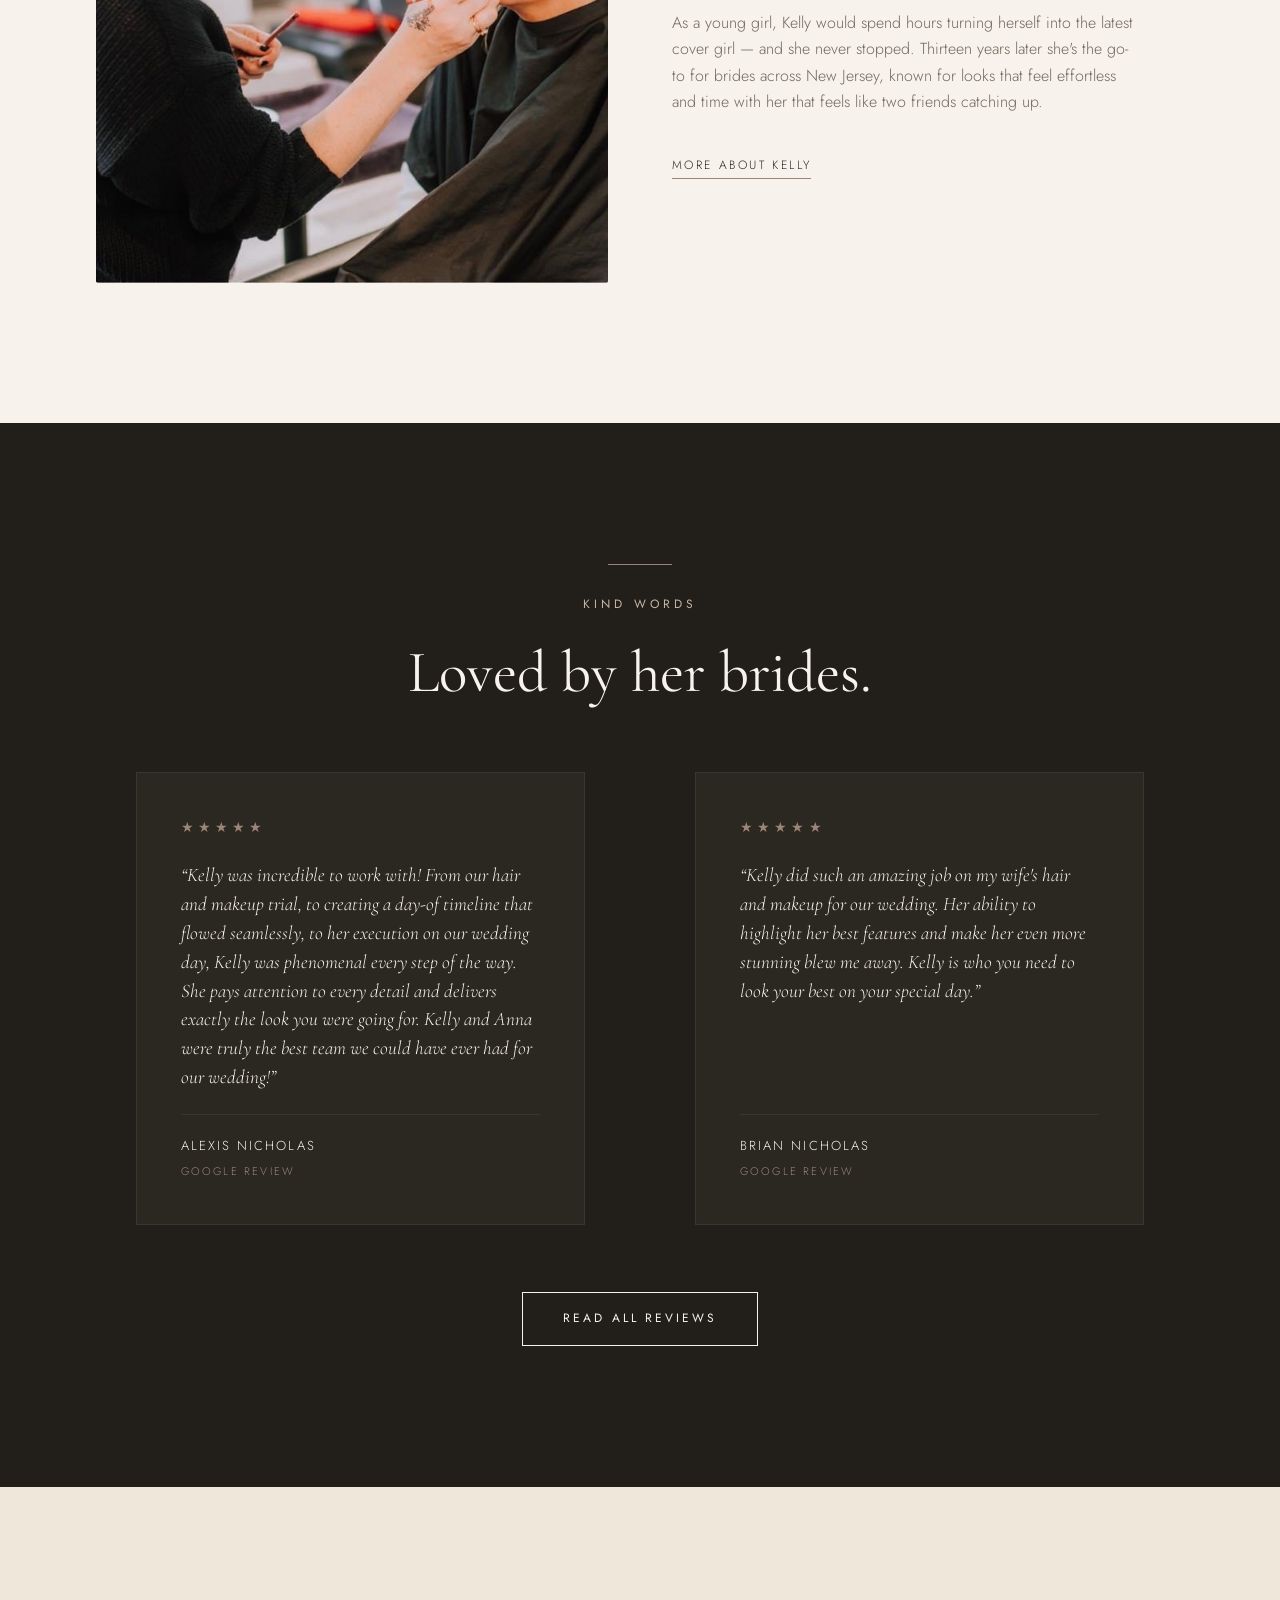
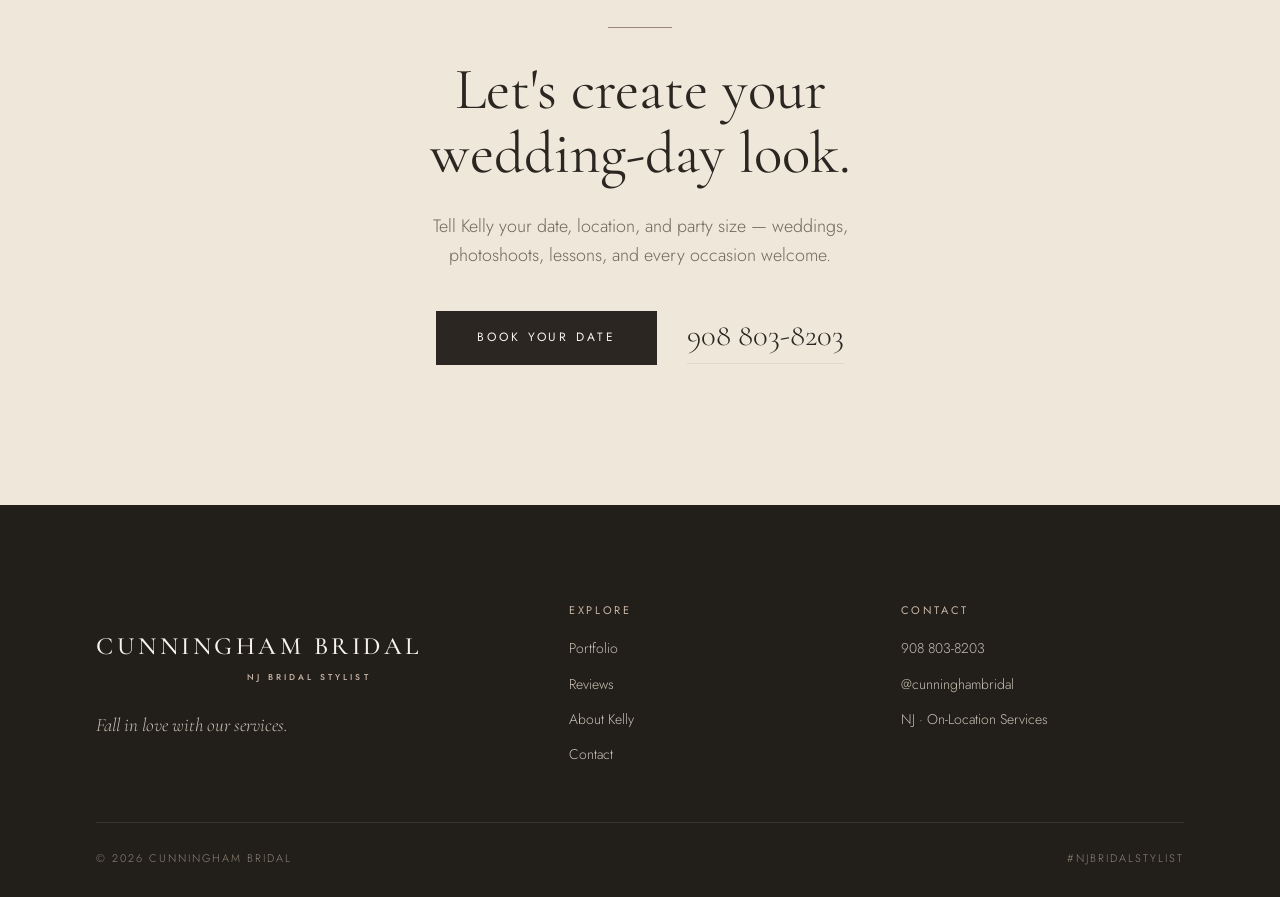
==== commit 0e0f9258: "Full rework: light editorial redesign (per Kelly's feedback) Complete departure from the dark Canva-" ====
--- a/index.html
+++ b/index.html
@@ -1,55 +1,97 @@
-<!DOCTYPE html><html lang="en"><head><meta charset="utf-8"><meta name="viewport" content="width=device-width,initial-scale=1"><title>Cunningham Bridal — NJ On-Location Hair & Makeup</title><meta name="description" content="Fall in love with our services. Book hair and makeup for all occasions with Kelly Cunningham — NJ on-location. 908 803-8203."><link rel="stylesheet" href="site.css"><script src="site.js" defer></script></head><body>
-<header class="top"><div class="wrap"><a class="brand" href="index.html">Cunningham Bridal</a><nav class="nav"><a href="index.html" aria-current="page">Home</a><a href="portfolio.html">Portfolio</a><a href="reviews.html">Reviews</a><a href="about.html">About</a><a href="contact.html">Contact</a></nav></div></header>
-<section class="hero">
-<div class="hero-copy">
-<p class="overline">NJ On-Location Hair &amp; Makeup</p>
-<h1 class="serif-hero">Fall in <em>love</em> with our services.</h1>
-<p class="body-lg" style="margin-top:30px">On-location hair and makeup for weddings and every occasion, with Kelly Cunningham.</p>
-<div style="display:flex;gap:22px;align-items:center;flex-wrap:wrap;margin-top:44px"><a class="btn" href="contact.html">Book your date</a><a class="tel-link" href="tel:+19088038203" style="font-family:var(--serif);font-size:19px">908 803-8203</a></div>
-<p class="hashtag" style="margin:52px 0 0">#NJBridalStylist</p>
+<!DOCTYPE html><html lang="en"><head><meta charset="utf-8"><meta name="viewport" content="width=device-width,initial-scale=1"><title>Cunningham Bridal — NJ On-Location Bridal Hair & Makeup</title><meta name="description" content="On-location bridal hair and makeup with Kelly Cunningham. Thirteen years making brides feel radiant and unmistakably themselves across New Jersey. Book your date — 908 803-8203."><link rel="stylesheet" href="site.css"><script src="site.js" defer></script></head><body>
+
+<header class="top"><div class="wrap">
+<a class="brand" href="index.html">Cunningham Bridal<small>NJ BRIDAL STYLIST</small></a>
+<nav class="nav"><a href="index.html" aria-current="page">Home</a><a href="portfolio.html">Portfolio</a><a href="reviews.html">Reviews</a><a href="about.html">About</a><a href="contact.html">Contact</a></nav>
+</div></header>
+
+<section class="wrap hero">
+<div class="reveal">
+<p class="eyebrow">NJ On-Location · Bridal Hair &amp; Makeup</p>
+<h1 class="display">Beautifully <em>you</em>, on the day that matters.</h1>
+<p class="lede" style="margin-top:30px">On-location bridal hair and makeup with Kelly Cunningham — thirteen years making brides and their people feel radiant, relaxed, and unmistakably themselves.</p>
+<div class="actions"><a class="btn solid" href="contact.html">Book your date</a><a class="ulink" href="portfolio.html">View the portfolio</a></div>
 </div>
-<div class="hero-media"><img src="assets/photo-couple.jpg" alt="Bride and groom celebrating on a hotel luggage cart"></div>
+<div class="hero-media reveal">
+<img src="assets/photo-couple.jpg" alt="Bride and groom on their wedding day">
+<span class="tag">Weddings · Photoshoots · Lessons</span>
+</div>
 </section>
-<section class="band light"><div class="wrap">
-<div class="reveal"><p class="rule-label">Services</p><h2 class="serif-h2" style="max-width:14ch">Every occasion, every face.</h2></div>
-<div style="margin-top:64px">
-<div class="svc reveal"><span class="no">01</span><a class="name" href="portfolio.html">Bridal Hair</a></div>
-<div class="svc reveal"><span class="no">02</span><a class="name" href="portfolio.html">Bridal Makeup</a></div>
-<div class="svc reveal"><span class="no">03</span><a class="name" href="portfolio.html">Photoshoots</a></div>
-<div class="svc reveal"><span class="no">04</span><a class="name" href="portfolio.html">Personal / Group Makeup Lessons</a></div>
-<div class="svc reveal"><span class="no">05</span><a class="name" href="portfolio.html">Headshots</a></div>
+
+<section class="section bone tight center"><div class="wrap reveal">
+<hr class="rule">
+<p class="serif-quote" style="max-width:20ch;margin:0 auto">“The only way to do great work is to love what you do.”</p>
+<p class="lede" style="margin-top:28px">From the first trial to the last touch-up, every look is built around you — your features, your style, and exactly how you want to feel walking down the aisle.</p>
+</div></section>
+
+<section class="section"><div class="wrap">
+<div class="reveal" style="max-width:640px"><p class="eyebrow">Services</p><h2 class="h2">Every occasion, <em>every face.</em></h2></div>
+<div style="margin-top:clamp(40px,5vw,72px)">
+<div class="svc reveal"><span class="name">Bridal Hair</span><span class="desc">Timeless styles built to hold from first look to last dance.</span></div>
+<div class="svc reveal"><span class="name">Bridal Makeup</span><span class="desc">Soft, luminous, and photograph-ready. Airbrush available.</span></div>
+<div class="svc reveal"><span class="name">Photoshoots</span><span class="desc">Editorial and personal looks made for the camera.</span></div>
+<div class="svc reveal"><span class="name">Makeup Lessons</span><span class="desc">One-on-one or group — learn her techniques yourself.</span></div>
+<div class="svc reveal"><span class="name">Headshots</span><span class="desc">Polished, natural, and camera-ready in minutes.</span></div>
 </div>
 </div></section>
-<section class="band tight light" style="padding-top:0"><div class="wrap grid c3">
-<img class="cover reveal" src="assets/photo-bridal-hair.jpg" alt="Bride in a lace gown at the mirror" style="height:440px">
-<img class="cover reveal" src="assets/photo-bridal-makeup.jpg" alt="Bride with soft glam makeup in golden light" style="height:440px;margin-top:56px">
-<img class="cover reveal" src="assets/photo-photoshoot.jpg" alt="Editorial photoshoot in a sequin gown" style="height:440px">
-</div></section>
-<section class="band"><div class="wrap center reveal">
-<p class="overline">The studio motto</p>
-<blockquote class="quote" style="max-width:22ch;margin:0 auto">“The only way to do great work is to love what you do”</blockquote>
-</div></section>
-<section class="band light"><div class="wrap split">
-<img class="cover reveal" src="assets/photo-makeup-session.jpg" alt="Kelly Cunningham applying a client's makeup" style="height:560px">
-<div class="reveal">
-<p class="rule-label">Meet Kelly</p>
-<h2 class="serif-h2">Your go to girl for all things hair and makeup.</h2>
-<p class="body" style="margin-top:26px">Thirteen years in the industry — and time together that feels like two friends catching up. Let's have fun!</p>
-<div style="margin-top:38px"><a class="btn" href="about.html">About Kelly</a></div>
+
+<section class="section bone"><div class="wrap">
+<div class="reveal" style="display:flex;justify-content:space-between;align-items:flex-end;gap:24px;flex-wrap:wrap;margin-bottom:clamp(30px,4vw,52px)">
+<div><p class="eyebrow">Portfolio</p><h2 class="h2">A few of her looks.</h2></div>
+<a class="ulink" href="portfolio.html">See the full gallery</a>
+</div>
+<div class="gallery reveal">
+<img class="g-big" src="assets/photo-photoshoot.jpg" alt="Editorial bridal look in a sequin gown">
+<div class="g-col">
+<img src="assets/photo-bridal-hair.jpg" alt="Bridal hair styled at the mirror">
+<img src="assets/photo-bridal-makeup.jpg" alt="Bride with soft glam makeup">
+</div>
 </div>
 </div></section>
-<section class="band black center"><div class="wrap stack reveal" style="align-items:center">
-<h2 class="serif-hero" style="font-size:clamp(38px,4.6vw,72px)">Happily Ever After<br>Starts Here</h2>
-<p class="serif-lg">Call or text <a class="tel-link" href="tel:+19088038203">908 803-8203</a></p>
-<div style="display:flex;gap:20px;flex-wrap:wrap;justify-content:center"><a class="btn" href="contact.html">Book your date</a><a class="pill" href="https://www.instagram.com/cunninghambridal" target="_blank" rel="noopener">Follow</a></div>
+
+<section class="section"><div class="wrap split">
+<img class="reveal" src="assets/photo-makeup-session.jpg" alt="Kelly Cunningham applying a client's makeup">
+<div class="reveal">
+<p class="eyebrow">Meet Kelly</p>
+<h2 class="h2">Thirteen years, and still <em>obsessed</em> with the details.</h2>
+<p class="body" style="margin-top:26px">As a young girl, Kelly would spend hours turning herself into the latest cover girl — and she never stopped. Thirteen years later she's the go-to for brides across New Jersey, known for looks that feel effortless and time with her that feels like two friends catching up.</p>
+<div style="margin-top:36px"><a class="ulink" href="about.html">More about Kelly</a></div>
+</div>
 </div></section>
-<footer class="site"><div class="wrap">
-<div class="foot-grid">
-<div><p class="foot-brand">Cunningham Bridal</p><p class="foot-tag">Fall in love with our services.</p></div>
+
+<section class="section dark"><div class="wrap">
+<div class="reveal center" style="margin-bottom:clamp(34px,4vw,56px)"><hr class="rule" style="margin-left:auto;margin-right:auto"><p class="eyebrow">Kind words</p><h2 class="h2">Loved by her brides.</h2></div>
+<div class="reviews">
+<figure class="review reveal">
+<div class="stars" aria-label="5 out of 5 stars">★★★★★</div>
+<blockquote class="review-text">“Kelly was incredible to work with! From our hair and makeup trial, to creating a day-of timeline that flowed seamlessly, to her execution on our wedding day, Kelly was phenomenal every step of the way. She pays attention to every detail and delivers exactly the look you were going for. Kelly and Anna were truly the best team we could have ever had for our wedding!”</blockquote>
+<figcaption class="review-by"><div class="review-name">Alexis Nicholas</div><p class="review-src">Google Review</p></figcaption>
+</figure>
+<figure class="review reveal">
+<div class="stars" aria-label="5 out of 5 stars">★★★★★</div>
+<blockquote class="review-text">“Kelly did such an amazing job on my wife's hair and makeup for our wedding. Her ability to highlight her best features and make her even more stunning blew me away. Kelly is who you need to look your best on your special day.”</blockquote>
+<figcaption class="review-by"><div class="review-name">Brian Nicholas</div><p class="review-src">Google Review</p></figcaption>
+</figure>
+</div>
+<div class="reveal center" style="margin-top:clamp(34px,4vw,52px)"><a class="btn on-dark" href="reviews.html">Read all reviews</a></div>
+</div></section>
+
+<section class="section bone center"><div class="wrap reveal">
+<hr class="rule" style="margin-left:auto;margin-right:auto">
+<h2 class="h2" style="max-width:16ch;margin:0 auto">Let's create your wedding-day look.</h2>
+<p class="lede" style="margin:26px auto 40px">Tell Kelly your date, location, and party size — weddings, photoshoots, lessons, and every occasion welcome.</p>
+<div style="display:flex;gap:30px;align-items:center;justify-content:center;flex-wrap:wrap">
+<a class="btn solid" href="contact.html">Book your date</a>
+<a class="tel" href="tel:+19088038203">908 803-8203</a>
+</div>
+</div></section>
+
+<footer class="foot"><div class="wrap">
+<div class="grid">
+<div><p class="brand">Cunningham Bridal<small>NJ BRIDAL STYLIST</small></p><p class="tagline">Fall in love with our services.</p></div>
 <div><h4>Explore</h4><ul><li><a href="portfolio.html">Portfolio</a></li><li><a href="reviews.html">Reviews</a></li><li><a href="about.html">About Kelly</a></li><li><a href="contact.html">Contact</a></li></ul></div>
-<div><h4>Contact</h4><ul><li><a href="tel:+19088038203">908 803-8203</a></li><li><a href="https://www.instagram.com/cunninghambridal" target="_blank" rel="noopener">@CUNNINGHAMBRIDAL</a></li><li>NJ On Location Services</li></ul></div>
+<div><h4>Contact</h4><ul><li><a href="tel:+19088038203">908 803-8203</a></li><li><a href="https://www.instagram.com/cunninghambridal" target="_blank" rel="noopener">@cunninghambridal</a></li><li>NJ · On-Location Services</li></ul></div>
 </div>
-<div class="foot-bar"><span>© Cunningham Bridal</span><span>#NJBridalStylist</span></div>
+<div class="bar"><span>© <span id="year">2026</span> Cunningham Bridal</span><span>#NJBridalStylist</span></div>
 </div></footer>
-<template id="__bundler_thumbnail"><svg xmlns="http://www.w3.org/2000/svg" viewBox="0 0 100 100"><rect width="100" height="100" fill="#2b2b2b"/><text x="50" y="58" font-family="Georgia,serif" font-size="28" fill="#edf0f2" text-anchor="middle">CB</text></svg></template>
 </body></html>
--- a/site.css
+++ b/site.css
@@ -1,120 +1,139 @@
-@import url('https://fonts.googleapis.com/css2?family=Libre+Franklin:ital,wght@0,400;0,500;0,600;0,700;1,400&family=EB+Garamond:ital,wght@0,400;0,500;0,600;1,400;1,500&display=swap');
-:root{--black:#000;--charcoal:#2b2b2b;--char-2:#232323;--gray:#606060;--ice:#edf0f2;--white:#fff;--line:rgba(237,240,242,.18);--line-dark:rgba(43,43,43,.2);--ig:linear-gradient(90deg,#f9ce34,#ee2a7b 55%,#6228d7);--sans:'Libre Franklin',Arial,sans-serif;--serif:'EB Garamond',Georgia,serif;--max:1240px}
+@import url('https://fonts.googleapis.com/css2?family=Cormorant+Garamond:ital,wght@0,400;0,500;0,600;1,400;1,500&family=Jost:wght@300;400;500&display=swap');
+
+:root{
+  --bg:#f7f3ec;        /* warm ivory */
+  --bg2:#efe7da;       /* soft bone */
+  --ink:#2b2621;       /* espresso ink */
+  --soft:#71685d;      /* muted body */
+  --line:#e2d8c8;      /* warm hairline */
+  --accent:#9c8578;    /* rosewood taupe */
+  --dark:#221f1a;      /* espresso dark section */
+  --cream:#fffdf8;
+  --serif:'Cormorant Garamond',Georgia,serif;
+  --sans:'Jost','Helvetica Neue',Arial,sans-serif;
+  --max:1200px;
+}
 *{box-sizing:border-box}
 html{scroll-behavior:smooth}
-body{margin:0;font-family:var(--sans);background:var(--charcoal);color:var(--ice);-webkit-font-smoothing:antialiased}
+body{margin:0;font-family:var(--sans);font-weight:300;background:var(--bg);color:var(--ink);-webkit-font-smoothing:antialiased;line-height:1.65}
 img{display:block;max-width:100%}
-a{color:inherit;text-decoration:none;transition:opacity .18s ease}
-a:hover{opacity:.72}
-.wrap{max-width:var(--max);margin:0 auto;padding:0 40px}
+a{color:inherit;text-decoration:none;transition:color .2s ease,opacity .2s ease}
+.wrap{max-width:var(--max);margin:0 auto;padding:0 clamp(22px,5vw,56px)}
+
+/* type */
+.eyebrow{font-family:var(--sans);font-size:12px;font-weight:400;letter-spacing:.34em;text-transform:uppercase;color:var(--accent);margin:0 0 26px}
+.display{font-family:var(--serif);font-weight:400;line-height:1.02;letter-spacing:.005em;margin:0;font-size:clamp(46px,7vw,104px);text-wrap:balance}
+.display em,.h2 em,.h3 em{font-style:italic}
+.h2{font-family:var(--serif);font-weight:400;line-height:1.08;margin:0;font-size:clamp(34px,4.6vw,62px);text-wrap:balance}
+.h3{font-family:var(--serif);font-weight:400;line-height:1.15;margin:0;font-size:clamp(26px,3vw,38px)}
+.lede{font-size:clamp(16px,1.4vw,19px);color:var(--soft);margin:0;max-width:46ch}
+.body{font-size:16px;color:var(--soft);margin:0;max-width:52ch}
+.serif-quote{font-family:var(--serif);font-style:italic;font-weight:400;font-size:clamp(26px,3.6vw,46px);line-height:1.3;margin:0;text-wrap:balance}
+
+/* buttons + links */
+.btn{display:inline-block;font-family:var(--sans);font-size:12px;font-weight:400;letter-spacing:.24em;text-transform:uppercase;padding:16px 40px;border:1px solid var(--ink);color:var(--ink);background:transparent;cursor:pointer;transition:.25s ease}
+.btn:hover{background:var(--ink);color:var(--bg)}
+.btn.solid{background:var(--ink);color:var(--bg)}
+.btn.solid:hover{background:var(--accent);border-color:var(--accent)}
+.btn.on-dark{border-color:var(--bg);color:var(--bg)}
+.btn.on-dark:hover{background:var(--bg);color:var(--ink)}
+.ulink{font-size:12px;letter-spacing:.2em;text-transform:uppercase;padding-bottom:4px;border-bottom:1px solid var(--accent);color:var(--ink)}
+.ulink:hover{color:var(--accent)}
+.tel{font-family:var(--serif);font-size:clamp(22px,2.4vw,32px);border-bottom:1px solid var(--line);padding-bottom:2px}
+.tel:hover{border-color:var(--accent)}
+
 /* header */
-.top{background:var(--black);position:sticky;top:0;z-index:50;border-bottom:1px solid var(--line)}
-.top .wrap{display:flex;align-items:center;justify-content:space-between;height:80px}
-.brand{font-family:var(--serif);font-size:23px;letter-spacing:.18em;text-transform:uppercase;color:#fff;white-space:nowrap}
-.nav{display:flex;gap:40px}
-.nav a{font-size:12px;font-weight:600;letter-spacing:.22em;text-transform:uppercase;color:var(--ice);padding:8px 0;border-bottom:1px solid transparent;opacity:.85}
-.nav a[aria-current]{border-bottom-color:var(--ice);opacity:1}
-/* type system */
-.overline{font-size:12px;font-weight:600;letter-spacing:.28em;text-transform:uppercase;opacity:.7;margin:0 0 22px}
-.rule-label{border-top:1px solid var(--line);padding-top:14px;font-size:13px;font-weight:600;letter-spacing:.2em;text-transform:uppercase;margin:0 0 18px}
-.light .rule-label,.white .rule-label{border-top-color:var(--line-dark)}
-.serif-hero{font-family:var(--serif);font-weight:400;line-height:1.04;letter-spacing:.005em;margin:0;font-size:clamp(44px,5.6vw,86px);text-wrap:balance}
-.serif-hero em,.serif-h2 em{font-style:italic;font-weight:400}
-.serif-h2{font-family:var(--serif);font-weight:400;line-height:1.06;margin:0;font-size:clamp(34px,4vw,60px);text-wrap:balance}
-.caps-h{font-weight:600;letter-spacing:-.01em;line-height:1.05;margin:0;font-size:clamp(28px,3.4vw,48px)}
-.body{font-size:17px;line-height:1.65;margin:0;max-width:54ch}
-.body-lg{font-size:clamp(18px,1.6vw,22px);line-height:1.6;margin:0;max-width:50ch}
-.serif-lg{font-family:var(--serif);font-size:clamp(22px,2.2vw,30px);line-height:1.35;margin:0}
-.quote{font-family:var(--serif);font-style:italic;font-size:clamp(28px,3.4vw,50px);line-height:1.25;text-align:center;margin:0;text-wrap:balance}
-.hashtag{font-size:13px;font-weight:600;letter-spacing:.24em;text-transform:uppercase;opacity:.6}
-/* buttons */
-.btn{display:inline-block;padding:17px 46px;font-size:13px;font-weight:600;letter-spacing:.24em;text-transform:uppercase;white-space:nowrap;border:1px solid var(--ice);color:var(--ice);background:transparent;cursor:pointer}
-.btn:hover{background:var(--ice);color:var(--charcoal);opacity:1}
-.btn.dark{border-color:var(--charcoal);color:var(--charcoal)}
-.btn.dark:hover{background:var(--charcoal);color:var(--ice)}
-.btn.solid{background:var(--charcoal);color:var(--ice);border-color:var(--charcoal)}
-.btn.solid:hover{background:var(--black);opacity:1}
-.pill{display:inline-block;background:var(--ig);color:#fff;border-radius:999px;padding:15px 44px;font-size:13px;font-weight:600;letter-spacing:.22em;text-transform:uppercase;white-space:nowrap}
-.pill:hover{opacity:.85}
-a[href^="tel"]{white-space:nowrap}
-.tel-link{border-bottom:1px solid var(--line);padding-bottom:2px}
-/* bands + layout */
-.band{padding:132px 0}
-.band.tight{padding:72px 0}
-.band.light{background:var(--ice);color:var(--charcoal)}
-.band.white{background:var(--white);color:var(--charcoal)}
-.band.black{background:var(--black)}
-.band.muted{background:var(--gray)}
-.split{display:grid;grid-template-columns:1fr 1fr;gap:80px;align-items:center}
-.split.tight-gap{gap:56px}
-.grid{display:grid;gap:28px}
-.c3{grid-template-columns:repeat(3,1fr)}
-.c4{grid-template-columns:repeat(4,1fr)}
-.cover{width:100%;object-fit:cover}
-.pair{display:flex}
-.pair img{width:50%;object-fit:cover}
+.top{position:sticky;top:0;z-index:50;background:rgba(247,243,236,.9);backdrop-filter:blur(8px);border-bottom:1px solid var(--line)}
+.top .wrap{display:flex;align-items:center;justify-content:space-between;height:78px;gap:20px}
+.brand{font-family:var(--serif);font-size:25px;font-weight:500;letter-spacing:.14em;text-transform:uppercase;white-space:nowrap}
+.brand small{display:block;font-family:var(--sans);font-size:8.5px;letter-spacing:.36em;color:var(--accent);text-align:center;margin-top:2px}
+.nav{display:flex;gap:clamp(20px,3vw,42px)}
+.nav a{font-size:12px;font-weight:400;letter-spacing:.2em;text-transform:uppercase;color:var(--ink);opacity:.72;padding:6px 0;border-bottom:1px solid transparent}
+.nav a:hover{opacity:1}
+.nav a[aria-current]{opacity:1;border-bottom-color:var(--accent)}
+
+/* sections */
+.section{padding:clamp(80px,11vw,150px) 0}
+.section.tight{padding:clamp(54px,7vw,90px) 0}
+.section.dark{background:var(--dark);color:var(--bg)}
+.section.dark .eyebrow{color:#c8b5a6}
+.section.dark .body,.section.dark .lede{color:#c9c0b4}
+.section.bone{background:var(--bg2)}
+.rule{width:64px;height:1px;background:var(--accent);border:0;margin:0 0 30px}
 .center{text-align:center}
-.stack{display:flex;flex-direction:column;gap:36px}
+.center .rule,.center .lede,.center .body{margin-left:auto;margin-right:auto}
+
 /* hero */
-.hero{display:grid;grid-template-columns:1.05fr 1fr;min-height:calc(100vh - 80px)}
-.hero-copy{display:flex;flex-direction:column;justify-content:center;padding:90px 72px 90px max(40px,calc((100vw - var(--max))/2 + 40px))}
-.hero-media{position:relative;overflow:hidden}
-.hero-media img{position:absolute;inset:0;width:100%;height:100%;object-fit:contain}
-/* ticker strip */
-.strip{background:var(--black);border-top:1px solid var(--line);border-bottom:1px solid var(--line);padding:22px 0;overflow:hidden}
-.strip .inner{display:flex;gap:64px;justify-content:center;flex-wrap:wrap;font-size:12px;font-weight:600;letter-spacing:.3em;text-transform:uppercase;opacity:.75}
-/* numbered services */
-.svc{border-top:1px solid var(--line);padding:34px 0;display:grid;grid-template-columns:72px 1fr auto;gap:28px;align-items:baseline}
+.hero{display:grid;grid-template-columns:1.02fr .98fr;gap:clamp(30px,5vw,72px);align-items:center;padding:clamp(56px,7vw,104px) 0 clamp(60px,8vw,110px)}
+.hero-media{position:relative}
+.hero-media img{width:100%;height:clamp(420px,62vw,720px);object-fit:cover;border-radius:2px}
+.hero-media .tag{position:absolute;left:-1px;bottom:26px;background:var(--bg);padding:14px 22px;font-size:11px;letter-spacing:.28em;text-transform:uppercase;color:var(--accent);border:1px solid var(--line);border-left:0}
+.hero .actions{display:flex;align-items:center;gap:30px;flex-wrap:wrap;margin-top:44px}
+
+/* editorial gallery: one large + two stacked */
+.gallery{display:grid;grid-template-columns:7fr 5fr;gap:clamp(12px,1.7vw,22px);align-items:stretch}
+.gallery img{width:100%;object-fit:cover;border-radius:2px}
+.g-big{height:100%;min-height:clamp(440px,54vw,660px)}
+.g-col{display:grid;grid-template-rows:1fr 1fr;gap:clamp(12px,1.7vw,22px);min-height:0}
+.g-col img{height:100%;min-height:0}
+
+/* services list */
+.svc{border-top:1px solid var(--line);padding:30px 0;display:grid;grid-template-columns:1fr auto;gap:14px 30px;align-items:baseline}
 .svc:last-child{border-bottom:1px solid var(--line)}
-.svc .no{font-family:var(--serif);font-size:20px;opacity:.5}
-.svc .name{font-family:var(--serif);font-size:clamp(24px,2.6vw,38px);line-height:1.1}
-.svc .note{font-size:12px;font-weight:600;letter-spacing:.2em;text-transform:uppercase;opacity:.55}
-/* gallery */
-.masonry{columns:3;column-gap:28px}
-.masonry img{width:100%;margin-bottom:28px}
+.svc .name{font-family:var(--serif);font-size:clamp(24px,2.6vw,34px);line-height:1.1}
+.svc .desc{font-size:14px;color:var(--soft);max-width:36ch;justify-self:end;text-align:right}
+
+/* split */
+.split{display:grid;grid-template-columns:1fr 1fr;gap:clamp(34px,5vw,80px);align-items:center}
+.split img{width:100%;height:clamp(420px,52vw,640px);object-fit:cover;border-radius:2px}
+
+/* reviews */
+.reviews{display:grid;grid-template-columns:1fr 1fr;gap:clamp(20px,2.4vw,32px)}
+.review{background:var(--cream);border:1px solid var(--line);padding:clamp(32px,3.4vw,48px);display:flex;flex-direction:column;gap:22px}
+.section.dark .review{background:#2b2721;border-color:#3a352e}
+.stars{color:var(--accent);letter-spacing:.3em;font-size:14px}
+.review-text{font-family:var(--serif);font-style:italic;font-size:clamp(19px,1.5vw,24px);line-height:1.5;margin:0}
+.review-by{margin-top:auto;border-top:1px solid var(--line);padding-top:20px}
+.section.dark .review-by{border-color:#3a352e}
+.review-name{font-size:13px;letter-spacing:.16em;text-transform:uppercase}
+.review-src{font-size:11px;letter-spacing:.2em;text-transform:uppercase;color:var(--accent);margin:6px 0 0}
+
 /* footer */
-footer.site{background:var(--black);border-top:1px solid var(--line);padding:80px 0 0}
-.foot-grid{display:grid;grid-template-columns:1.4fr 1fr 1fr;gap:56px;padding-bottom:64px}
-.foot-grid h4{font-size:12px;font-weight:600;letter-spacing:.26em;text-transform:uppercase;opacity:.55;margin:0 0 20px}
-.foot-grid ul{list-style:none;margin:0;padding:0;display:flex;flex-direction:column;gap:12px;font-size:15px}
-.foot-brand{font-family:var(--serif);font-size:30px;letter-spacing:.14em;text-transform:uppercase;margin:0 0 14px}
-.foot-tag{font-family:var(--serif);font-style:italic;font-size:19px;opacity:.75;margin:0}
-.foot-bar{border-top:1px solid var(--line);padding:26px 0;display:flex;justify-content:space-between;gap:16px;flex-wrap:wrap;font-size:11px;letter-spacing:.18em;text-transform:uppercase;opacity:.5}
+.foot{background:var(--dark);color:var(--bg);padding:clamp(66px,8vw,96px) 0 30px}
+.foot .grid{display:grid;grid-template-columns:1.5fr 1fr 1fr;gap:48px;padding-bottom:56px;border-bottom:1px solid #3a352e}
+.foot .brand{color:var(--bg)}
+.foot .brand small{color:#c8b5a6}
+.foot .tagline{font-family:var(--serif);font-style:italic;font-size:19px;color:#c9c0b4;margin:16px 0 0}
+.foot h4{font-size:11px;letter-spacing:.24em;text-transform:uppercase;color:#c8b5a6;margin:0 0 18px;font-weight:400}
+.foot ul{list-style:none;margin:0;padding:0;display:flex;flex-direction:column;gap:12px;font-size:14px;color:#c9c0b4}
+.foot ul a:hover{color:var(--bg)}
+.foot .bar{padding-top:26px;display:flex;justify-content:space-between;gap:14px;flex-wrap:wrap;font-size:11px;letter-spacing:.18em;text-transform:uppercase;color:#8f8578}
+
 /* reveal */
-.reveal{opacity:0;transform:translateY(26px);transition:opacity .7s ease,transform .7s ease}
+.reveal{opacity:0;transform:translateY(24px);transition:opacity .8s ease,transform .8s ease}
 .reveal.in{opacity:1;transform:none}
 @media (prefers-reduced-motion:reduce){.reveal{opacity:1;transform:none;transition:none}}
-@media (max-width:960px){
-.hero{grid-template-columns:1fr;min-height:0}
-.hero-media{height:auto;position:relative}
-.hero-media img{position:static;height:auto}
-.hero-copy{padding:64px 40px}
-.split{grid-template-columns:1fr;gap:44px}
-.c3,.c4{grid-template-columns:1fr 1fr}
-.masonry{columns:2}
-.band{padding:72px 0}
-.foot-grid{grid-template-columns:1fr;gap:36px}
-.nav{gap:22px}
-.brand{font-size:17px}
+
+@media (max-width:900px){
+  .hero{grid-template-columns:1fr;gap:36px}
+  .hero-media{order:-1}
+  .hero-media img{height:min(70vw,460px)}
+  .split{grid-template-columns:1fr;gap:30px}
+  .split img{height:min(80vw,480px)}
+  .split .reveal:first-child{order:-1}
+  .reviews{grid-template-columns:1fr}
+  .gallery{grid-template-columns:1fr}
+  .g-big{min-height:min(72vw,440px)}
+  .g-col{grid-template-columns:1fr 1fr;grid-template-rows:none}
+  .g-col img{min-height:min(46vw,300px)}
+  .svc{grid-template-columns:1fr}
+  .svc .desc{justify-self:start;text-align:left}
+  .foot .grid{grid-template-columns:1fr;gap:34px}
+  .nav{gap:18px}
 }
-@media (max-width:600px){
-.wrap{padding:0 22px}
-.hero-copy{padding:56px 22px}
-.c3,.c4{grid-template-columns:1fr}
-.masonry{columns:1}
-.top .wrap{flex-direction:column;height:auto;padding:16px 22px;gap:10px}
-.svc{grid-template-columns:44px 1fr;grid-template-rows:auto auto}
-.svc .note{grid-column:2}
+@media (max-width:560px){
+  .top .wrap{flex-direction:column;height:auto;padding-top:14px;padding-bottom:14px;gap:10px}
+  .g-col{grid-template-columns:1fr}
+  .g-col img{min-height:min(70vw,360px)}
+  .nav{gap:16px;flex-wrap:wrap;justify-content:center}
 }
-/* reviews */
-.reviews{display:grid;grid-template-columns:1fr 1fr;gap:26px;margin-top:4px}
-.review{border:1px solid var(--line);padding:46px 42px;display:flex;flex-direction:column;gap:26px}
-.stars{color:var(--ice);letter-spacing:.34em;font-size:15px;line-height:1}
-.review-text{font-family:var(--serif);font-style:italic;font-size:clamp(19px,1.5vw,23px);line-height:1.5;margin:0}
-.review-by{margin-top:auto;border-top:1px solid var(--line);padding-top:22px}
-.review-name{font-weight:600;letter-spacing:.03em}
-.review-src{font-size:11px;letter-spacing:.22em;text-transform:uppercase;opacity:.55;margin:5px 0 0}
-@media(max-width:720px){.reviews{grid-template-columns:1fr}}
-/* light-section service rows (borders visible on ivory) */
-.light .svc,.white .svc{border-top-color:var(--line-dark)}
-.light .svc:last-child,.white .svc:last-child{border-bottom-color:var(--line-dark)}
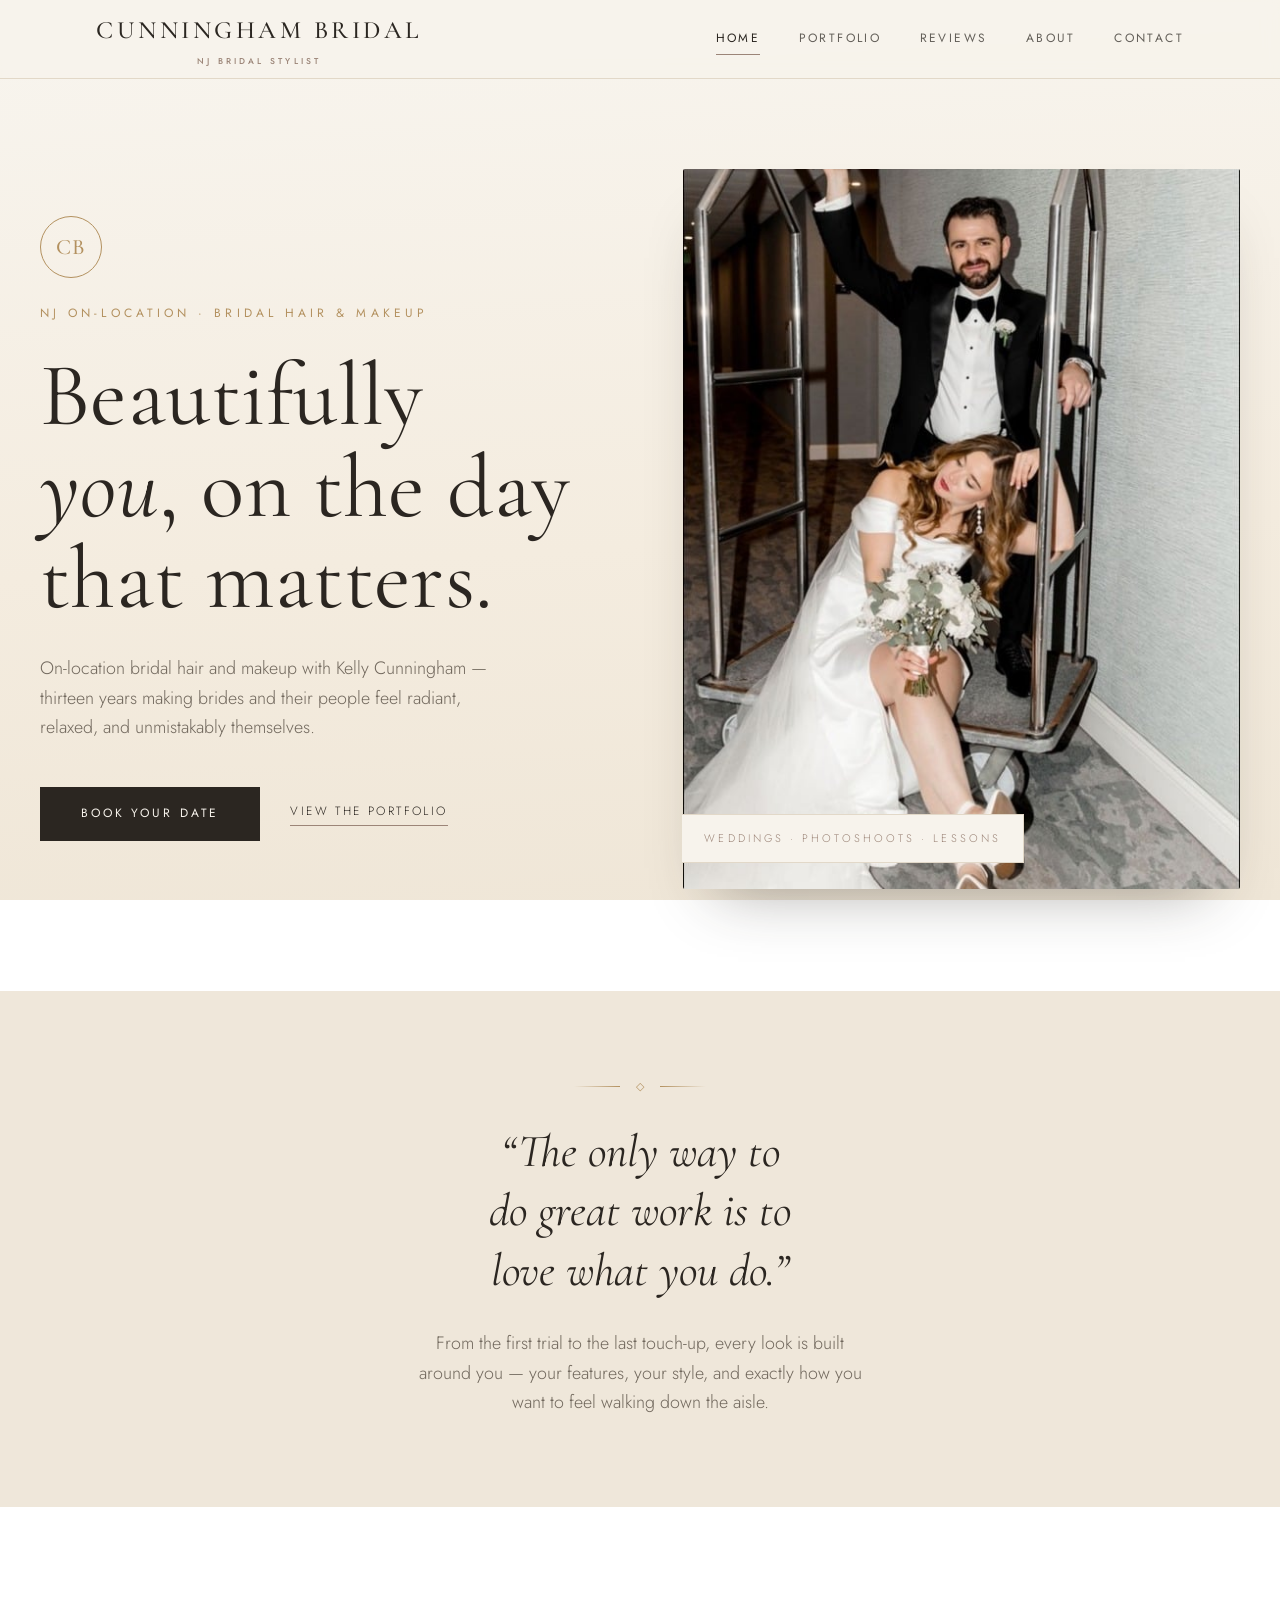
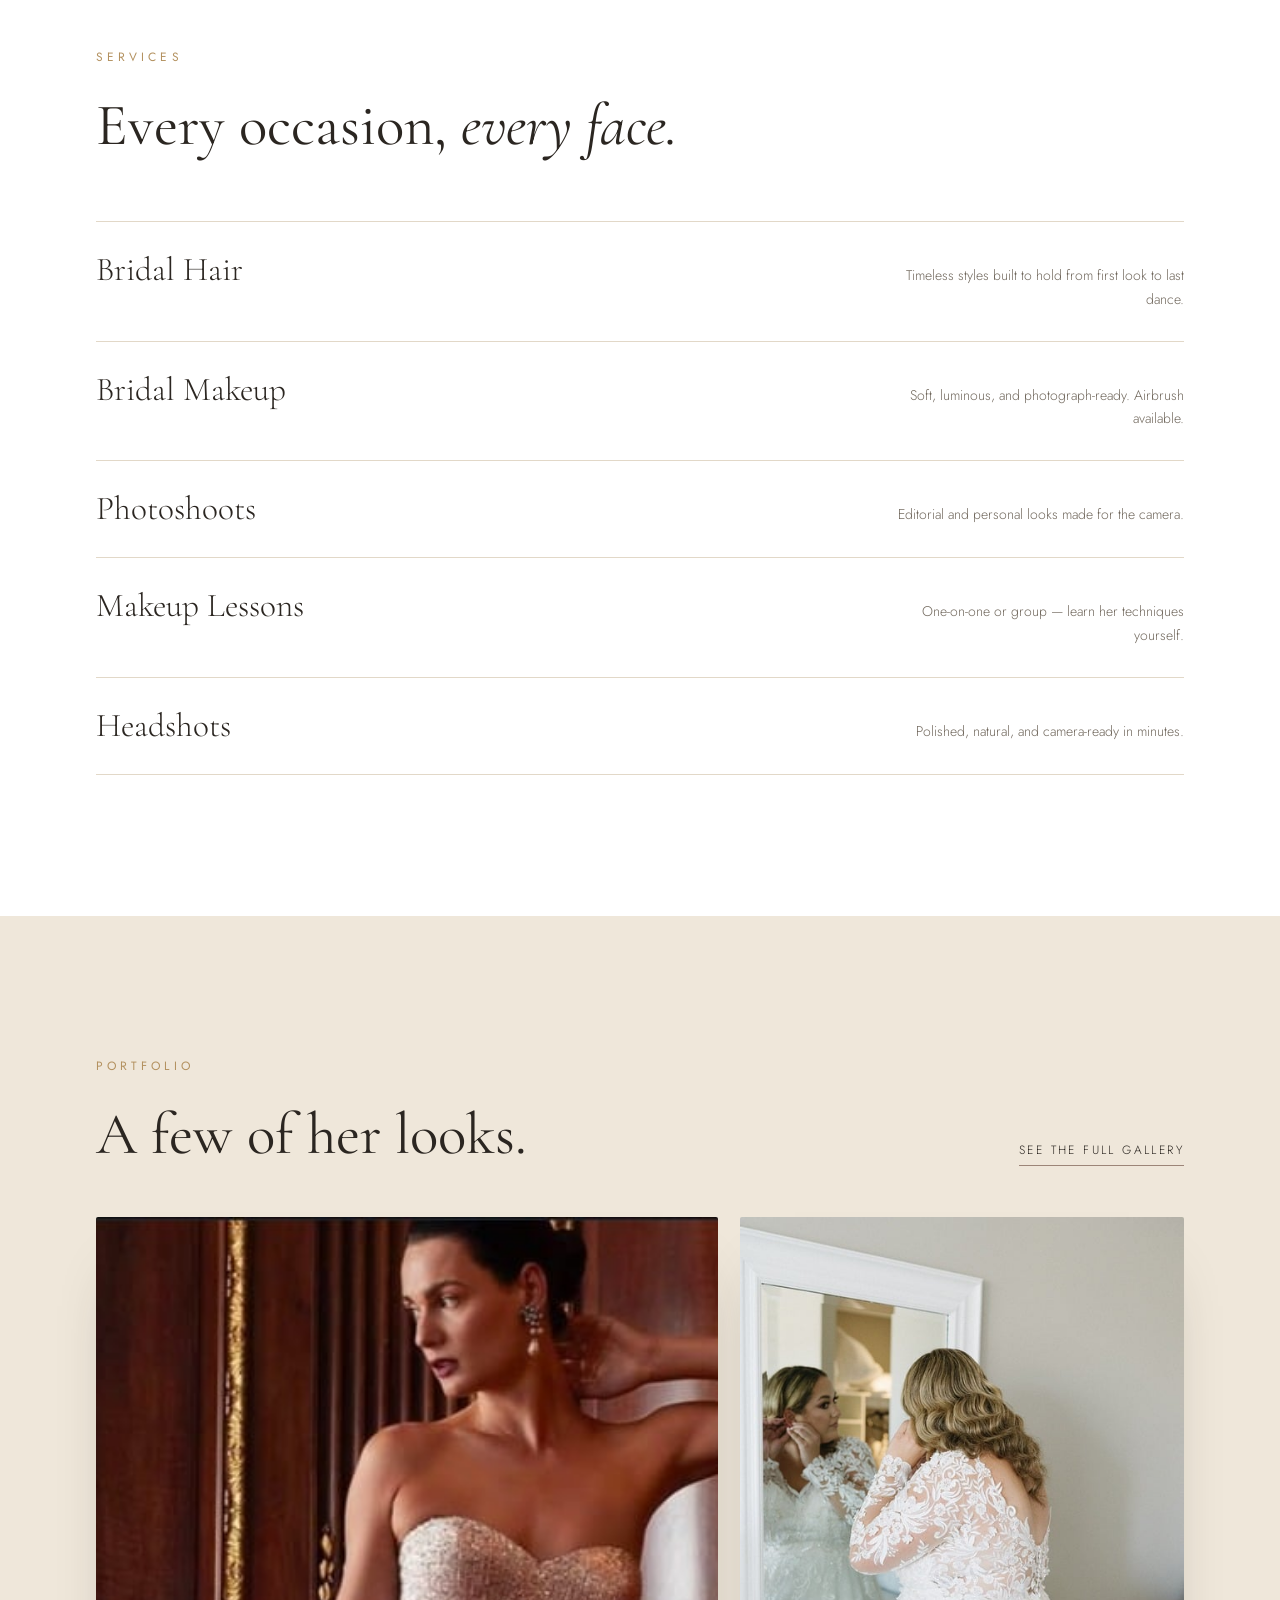
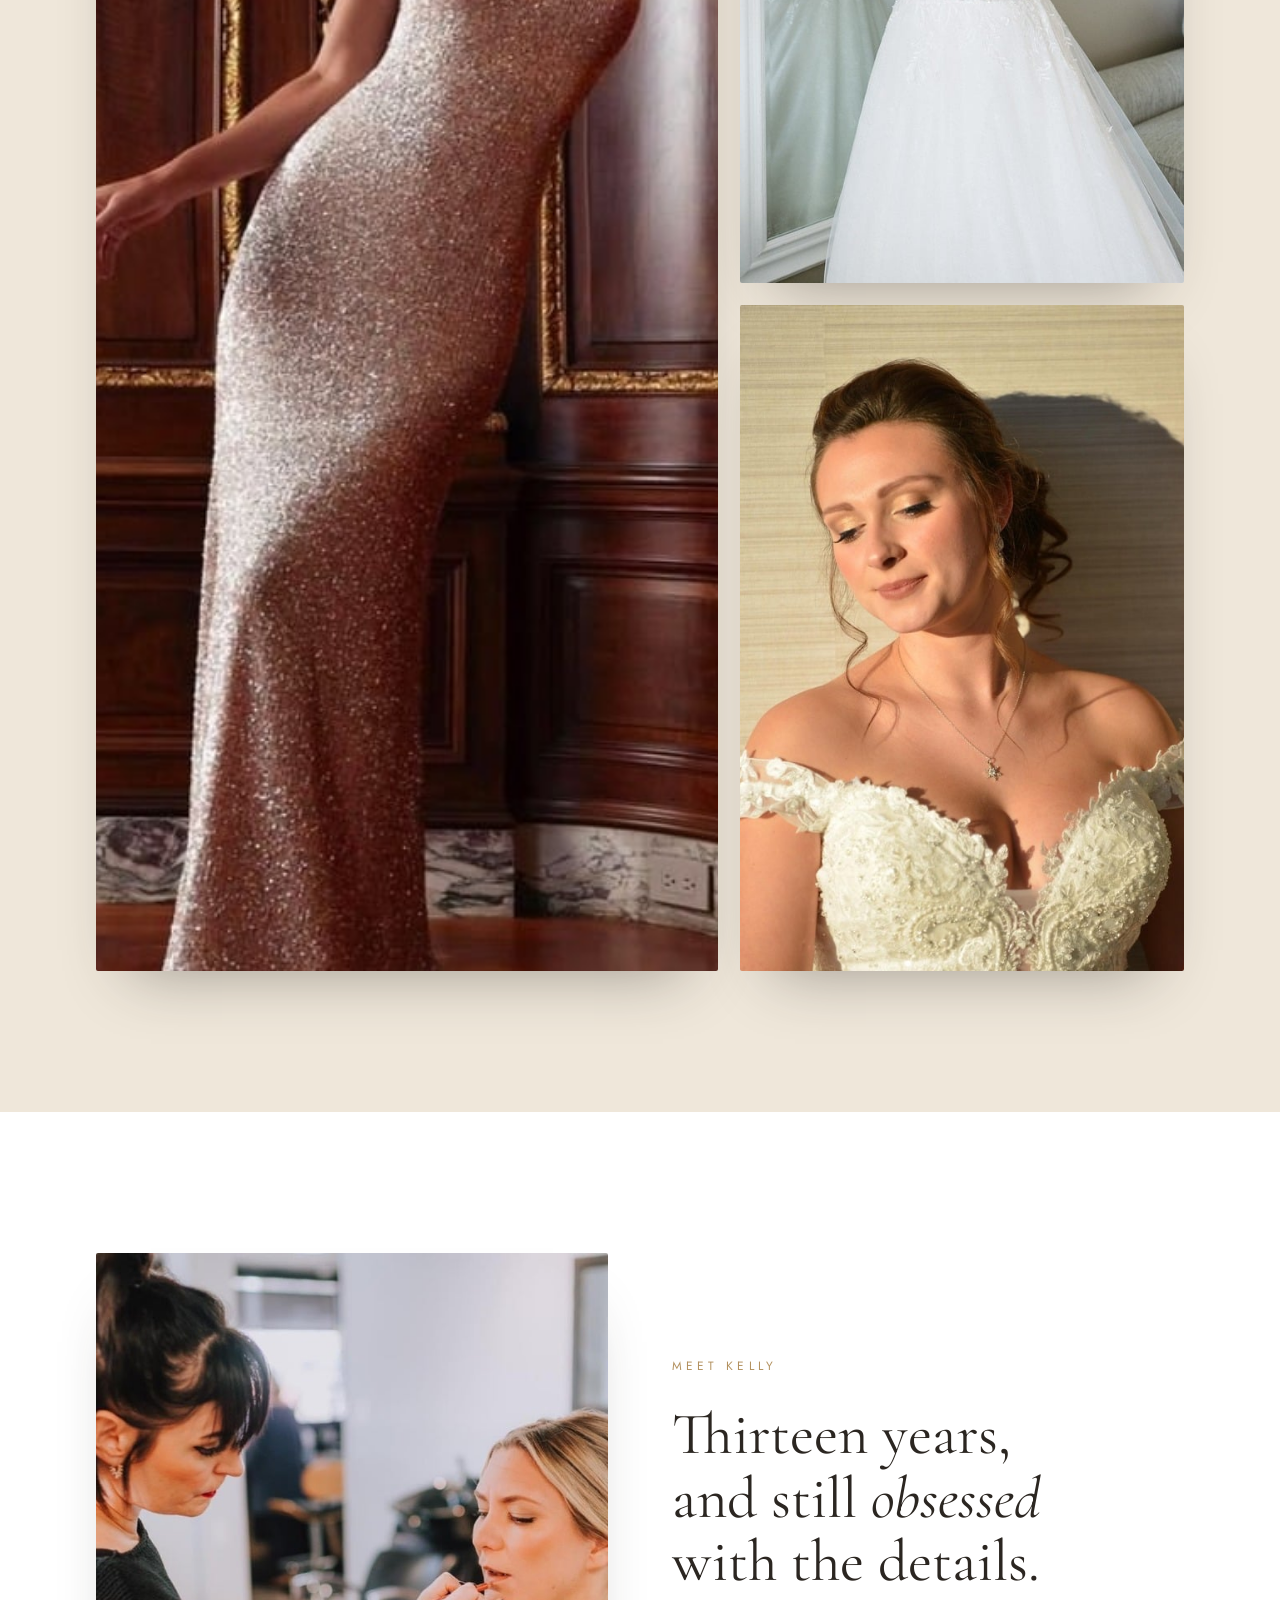
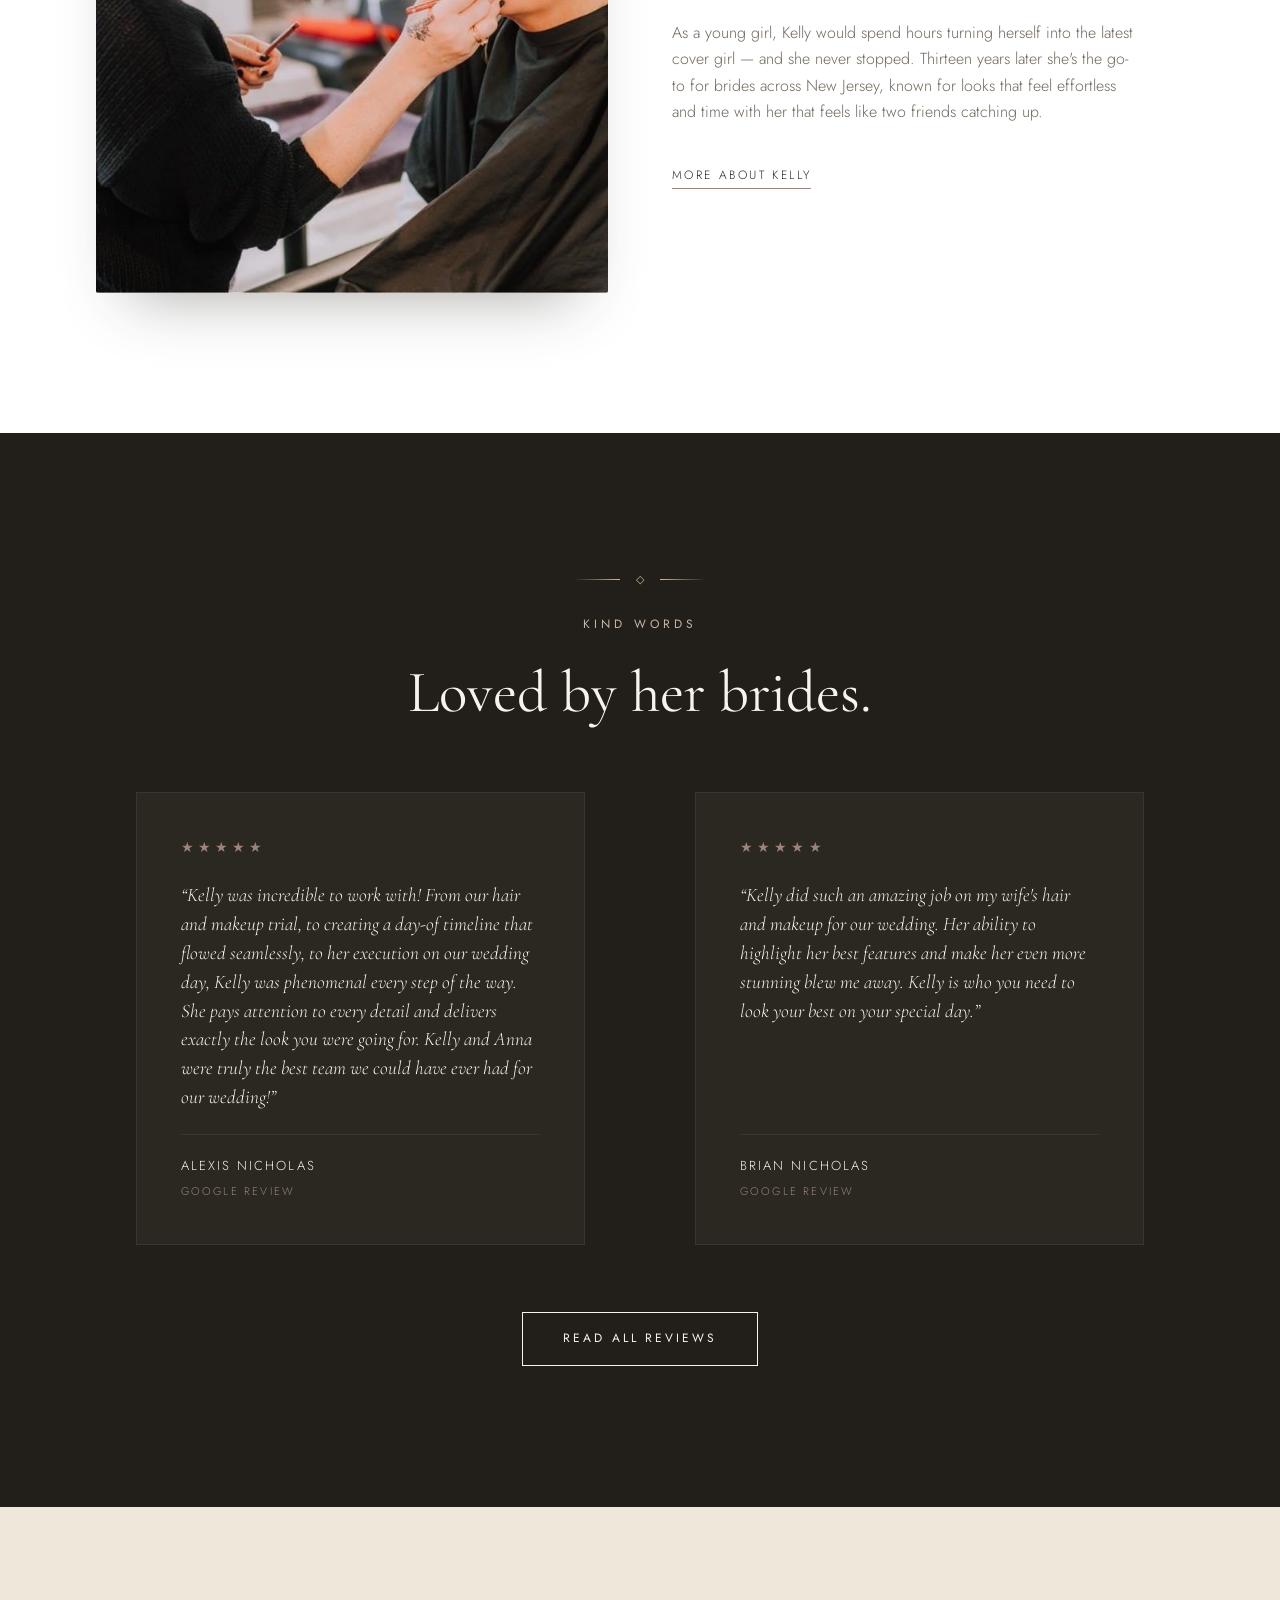
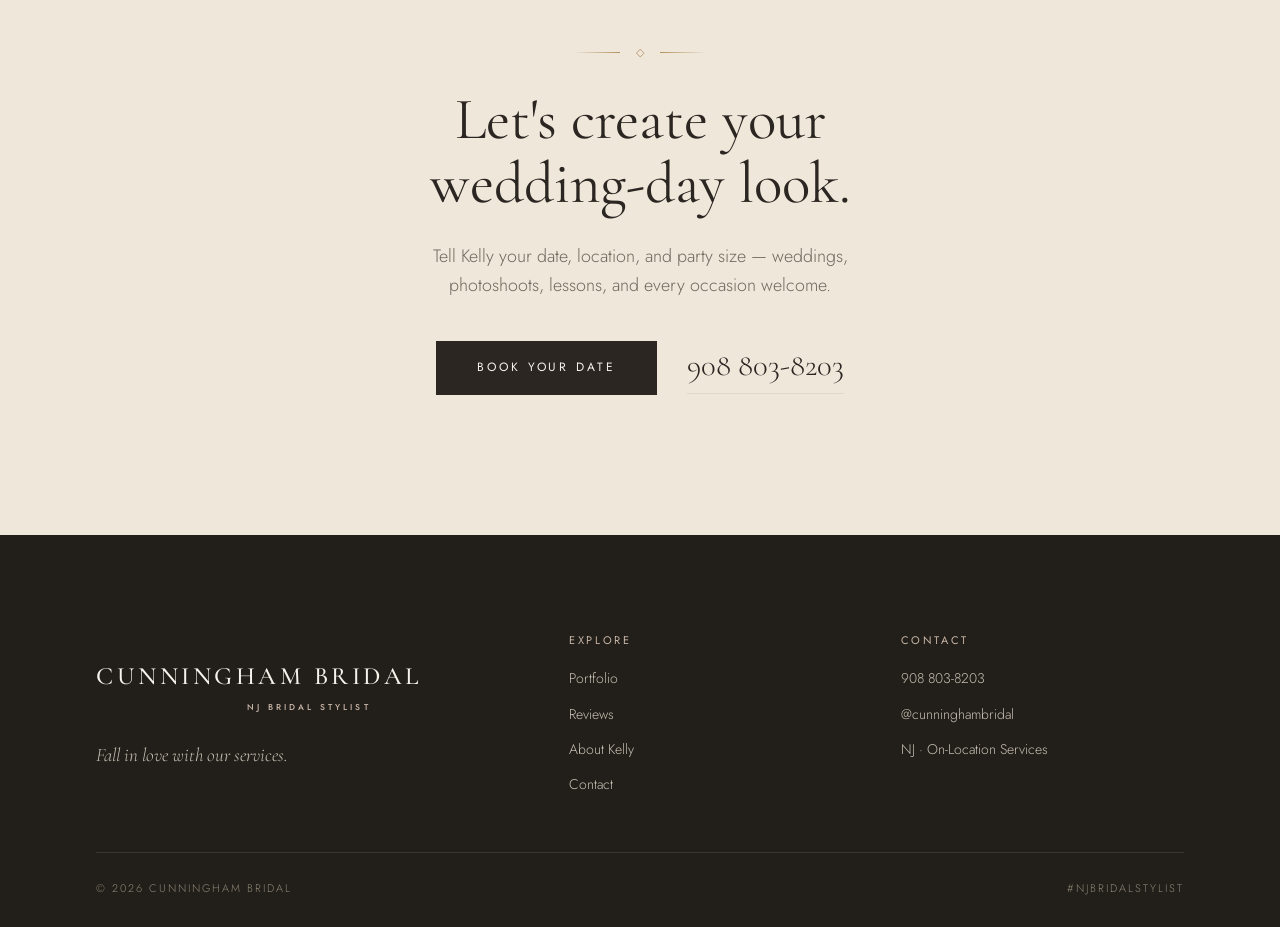
==== commit 01be064f: "Elevate design + fix mobile (Kelly feedback: basic + mobile layout) - Mobile hamburger nav (was wrap" ====
--- a/index.html
+++ b/index.html
@@ -2,24 +2,25 @@
 
 <header class="top"><div class="wrap">
 <a class="brand" href="index.html">Cunningham Bridal<small>NJ BRIDAL STYLIST</small></a>
-<nav class="nav"><a href="index.html" aria-current="page">Home</a><a href="portfolio.html">Portfolio</a><a href="reviews.html">Reviews</a><a href="about.html">About</a><a href="contact.html">Contact</a></nav>
+<button class="nav-toggle" aria-label="Menu"><span></span><span></span><span></span></button><nav class="nav"><a href="index.html" aria-current="page">Home</a><a href="portfolio.html">Portfolio</a><a href="reviews.html">Reviews</a><a href="about.html">About</a><a href="contact.html">Contact</a></nav>
 </div></header>
 
 <section class="wrap hero">
 <div class="reveal">
+<div class="mono" style="margin-bottom:26px">CB</div>
 <p class="eyebrow">NJ On-Location · Bridal Hair &amp; Makeup</p>
 <h1 class="display">Beautifully <em>you</em>, on the day that matters.</h1>
 <p class="lede" style="margin-top:30px">On-location bridal hair and makeup with Kelly Cunningham — thirteen years making brides and their people feel radiant, relaxed, and unmistakably themselves.</p>
 <div class="actions"><a class="btn solid" href="contact.html">Book your date</a><a class="ulink" href="portfolio.html">View the portfolio</a></div>
 </div>
 <div class="hero-media reveal">
-<img src="assets/photo-couple.jpg" alt="Bride and groom on their wedding day">
+<img class="arch" src="assets/photo-couple.jpg" alt="Bride and groom on their wedding day">
 <span class="tag">Weddings · Photoshoots · Lessons</span>
 </div>
 </section>
 
 <section class="section bone tight center"><div class="wrap reveal">
-<hr class="rule">
+<div class="orn c"><i>◇</i></div>
 <p class="serif-quote" style="max-width:20ch;margin:0 auto">“The only way to do great work is to love what you do.”</p>
 <p class="lede" style="margin-top:28px">From the first trial to the last touch-up, every look is built around you — your features, your style, and exactly how you want to feel walking down the aisle.</p>
 </div></section>
@@ -41,7 +42,7 @@
 <a class="ulink" href="portfolio.html">See the full gallery</a>
 </div>
 <div class="gallery reveal">
-<img class="g-big" src="assets/photo-photoshoot.jpg" alt="Editorial bridal look in a sequin gown">
+<img class="g-big arch" src="assets/photo-photoshoot.jpg" alt="Editorial bridal look in a sequin gown">
 <div class="g-col">
 <img src="assets/photo-bridal-hair.jpg" alt="Bridal hair styled at the mirror">
 <img src="assets/photo-bridal-makeup.jpg" alt="Bride with soft glam makeup">
@@ -50,7 +51,7 @@
 </div></section>
 
 <section class="section"><div class="wrap split">
-<img class="reveal" src="assets/photo-makeup-session.jpg" alt="Kelly Cunningham applying a client's makeup">
+<img class="reveal arch" src="assets/photo-makeup-session.jpg" alt="Kelly Cunningham applying a client's makeup">
 <div class="reveal">
 <p class="eyebrow">Meet Kelly</p>
 <h2 class="h2">Thirteen years, and still <em>obsessed</em> with the details.</h2>
@@ -60,7 +61,7 @@
 </div></section>
 
 <section class="section dark"><div class="wrap">
-<div class="reveal center" style="margin-bottom:clamp(34px,4vw,56px)"><hr class="rule" style="margin-left:auto;margin-right:auto"><p class="eyebrow">Kind words</p><h2 class="h2">Loved by her brides.</h2></div>
+<div class="reveal center" style="margin-bottom:clamp(34px,4vw,56px)"><div class="orn c"><i>◇</i></div><p class="eyebrow">Kind words</p><h2 class="h2">Loved by her brides.</h2></div>
 <div class="reviews">
 <figure class="review reveal">
 <div class="stars" aria-label="5 out of 5 stars">★★★★★</div>
@@ -77,7 +78,7 @@
 </div></section>
 
 <section class="section bone center"><div class="wrap reveal">
-<hr class="rule" style="margin-left:auto;margin-right:auto">
+<div class="orn c"><i>◇</i></div>
 <h2 class="h2" style="max-width:16ch;margin:0 auto">Let's create your wedding-day look.</h2>
 <p class="lede" style="margin:26px auto 40px">Tell Kelly your date, location, and party size — weddings, photoshoots, lessons, and every occasion welcome.</p>
 <div style="display:flex;gap:30px;align-items:center;justify-content:center;flex-wrap:wrap">
--- a/site.css
+++ b/site.css
@@ -137,3 +137,49 @@
   .g-col img{min-height:min(70vw,360px)}
   .nav{gap:16px;flex-wrap:wrap;justify-content:center}
 }
+
+/* ============================================================
+   ELEVATION PASS — arches, gold detail, depth, mobile nav
+   ============================================================ */
+:root{ --gold:#b3915f; }
+body{ background:linear-gradient(177deg,#f8f5ef 0%,#f4ecdf 60%,#efe6d7 100%); background-attachment:fixed; }
+
+/* arched feature images (signature bridal move) + soft depth on all photos */
+.arch{ border-top-left-radius:clamp(120px,42%,260px); border-top-right-radius:clamp(120px,42%,260px); }
+.hero-media img,.split img,.gallery img,.g-big{ box-shadow:0 34px 60px -34px rgba(43,38,33,.42); }
+
+/* ornamental divider: gold hairline + center diamond (replaces plain .rule) */
+.orn{ display:flex; align-items:center; justify-content:flex-start; gap:16px; margin:0 0 30px; color:var(--gold); line-height:1; }
+.center .orn,.orn.c{ justify-content:center; }
+.orn::before,.orn::after{ content:''; height:1px; width:46px; background:linear-gradient(90deg,transparent,var(--gold)); }
+.orn::after{ background:linear-gradient(90deg,var(--gold),transparent); }
+.orn i{ font-style:normal; font-size:11px; transform:translateY(-.5px); }
+.section.dark .orn{ color:#d0ba90; }
+.section.dark .orn::before{ background:linear-gradient(90deg,transparent,#d0ba90); }
+.section.dark .orn::after{ background:linear-gradient(90deg,#d0ba90,transparent); }
+
+/* monogram crest */
+.mono{ font-family:var(--serif); font-weight:500; font-size:22px; letter-spacing:.04em; width:62px; height:62px; border:1px solid var(--gold); border-radius:50%; display:grid; place-items:center; color:var(--gold); }
+.eyebrow{ color:var(--gold); }
+
+/* hamburger nav (mobile) */
+.nav-toggle{ display:none; width:44px; height:44px; background:transparent; border:0; cursor:pointer; flex-direction:column; align-items:center; justify-content:center; gap:5px; }
+.nav-toggle span{ display:block; width:24px; height:1.5px; background:var(--ink); transition:transform .25s ease, opacity .2s ease; }
+
+@media (max-width:820px){
+  .top .wrap{ flex-direction:row; height:68px; padding:0 24px; gap:16px; }
+  .brand{ font-size:19px; }
+  .nav-toggle{ display:flex; }
+  .nav{ position:fixed; left:0; right:0; top:68px; flex-direction:column; gap:0; background:rgba(248,245,239,.98); backdrop-filter:blur(10px); border-bottom:1px solid var(--line); padding:6px 0 16px; transform:translateY(-14px); opacity:0; pointer-events:none; transition:transform .28s ease, opacity .28s ease; box-shadow:0 24px 44px rgba(43,38,33,.10); z-index:60; }
+  .nav.open{ opacity:1; transform:none; pointer-events:auto; }
+  .nav a{ padding:16px 30px; font-size:13px; letter-spacing:.22em; border-bottom:0; opacity:1; }
+  .nav a[aria-current]{ border-bottom:0; color:var(--gold); }
+  .nav-toggle.open span:nth-child(1){ transform:translateY(6.5px) rotate(45deg); }
+  .nav-toggle.open span:nth-child(2){ opacity:0; }
+  .nav-toggle.open span:nth-child(3){ transform:translateY(-6.5px) rotate(-45deg); }
+  /* more generous mobile rhythm + a taller, impactful hero */
+  .wrap{ padding-left:26px; padding-right:26px; }
+  .hero{ gap:30px; padding-top:34px; }
+  .hero-media img{ height:min(108vw,520px); }
+  .hero .actions{ margin-top:34px; }
+}
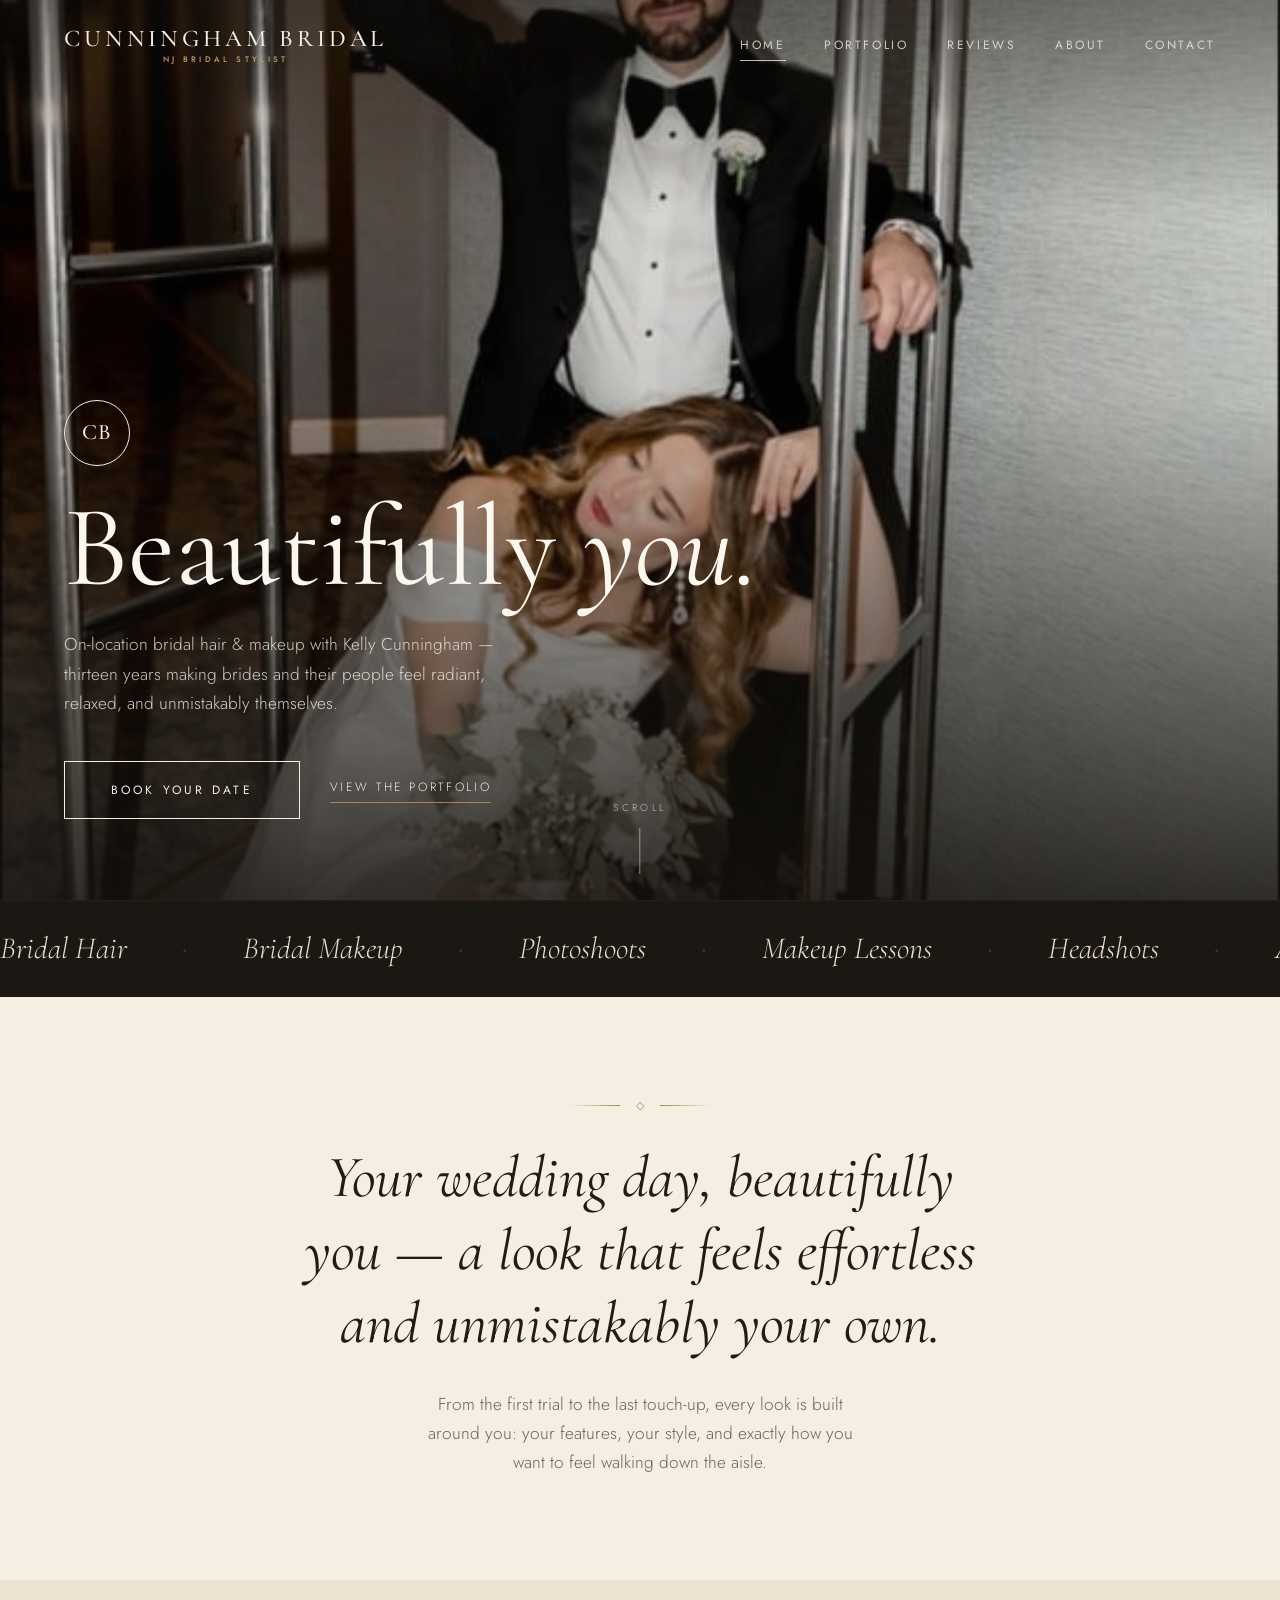
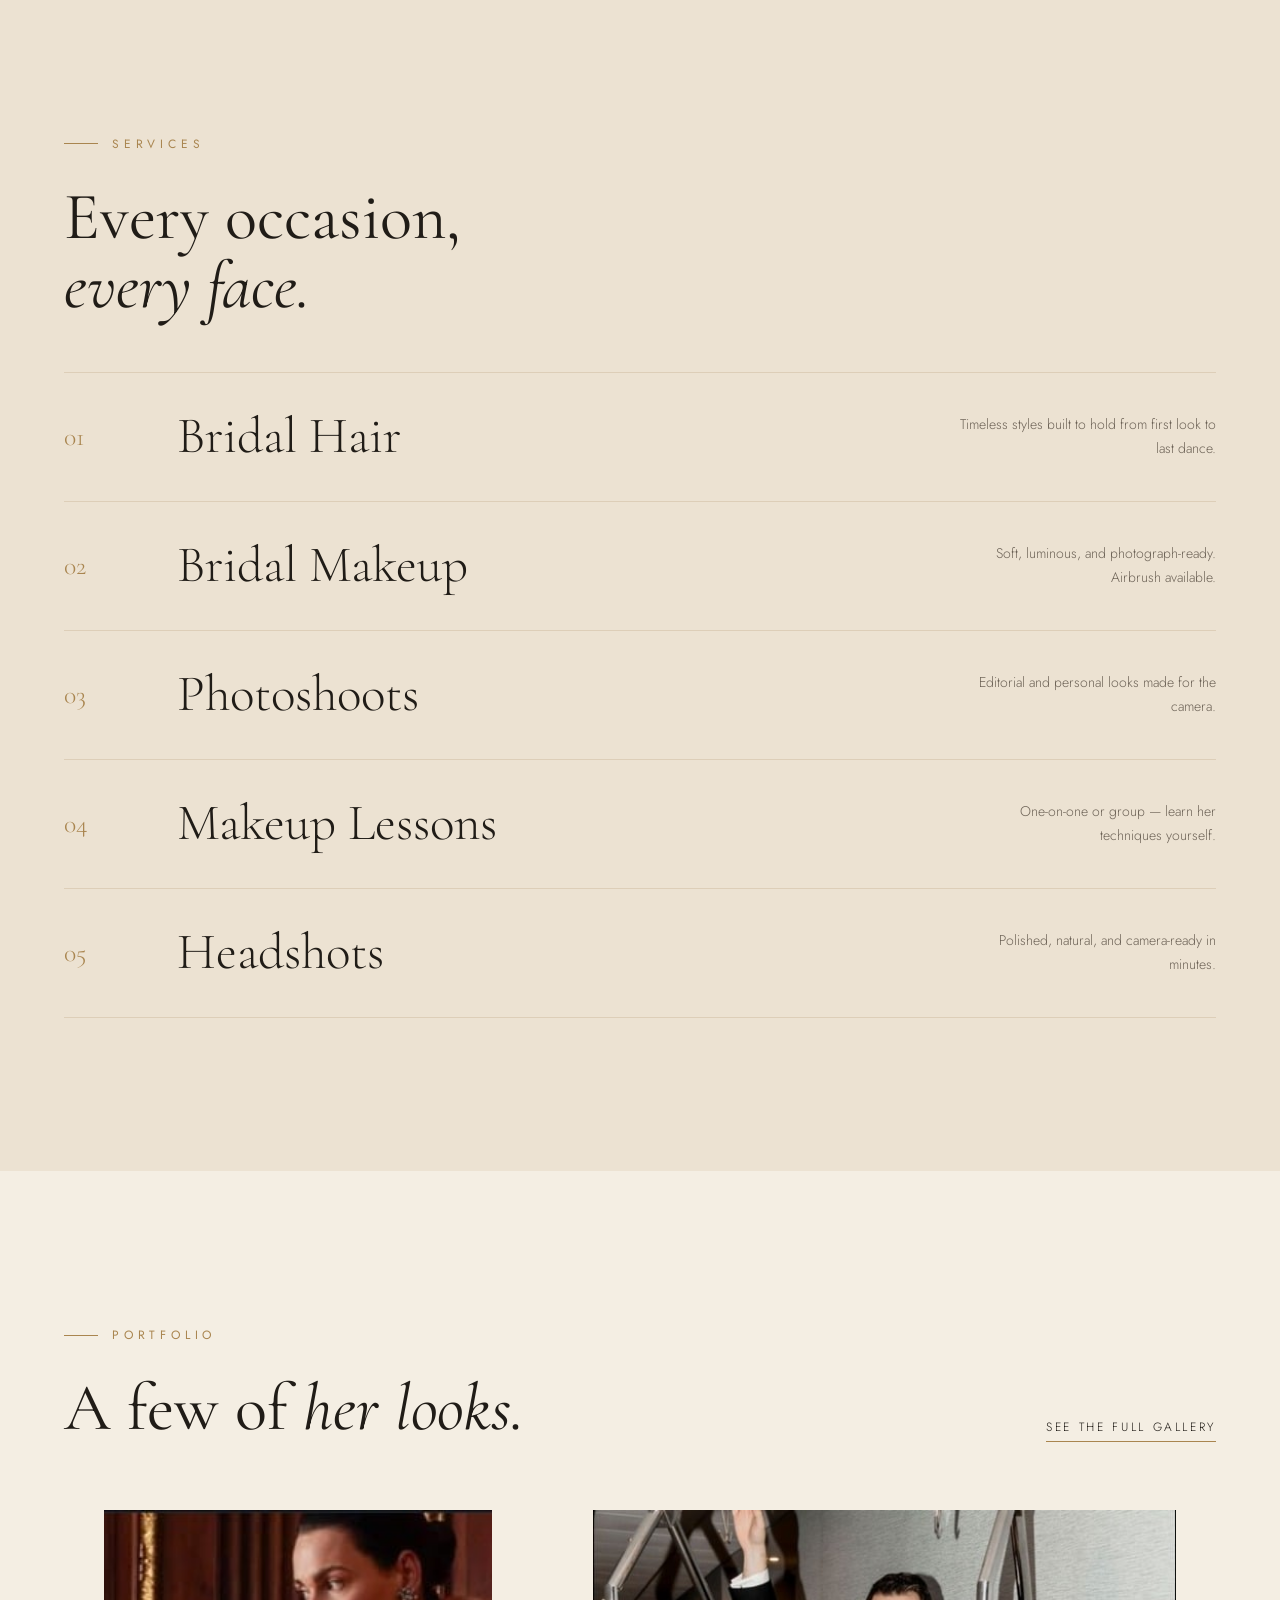
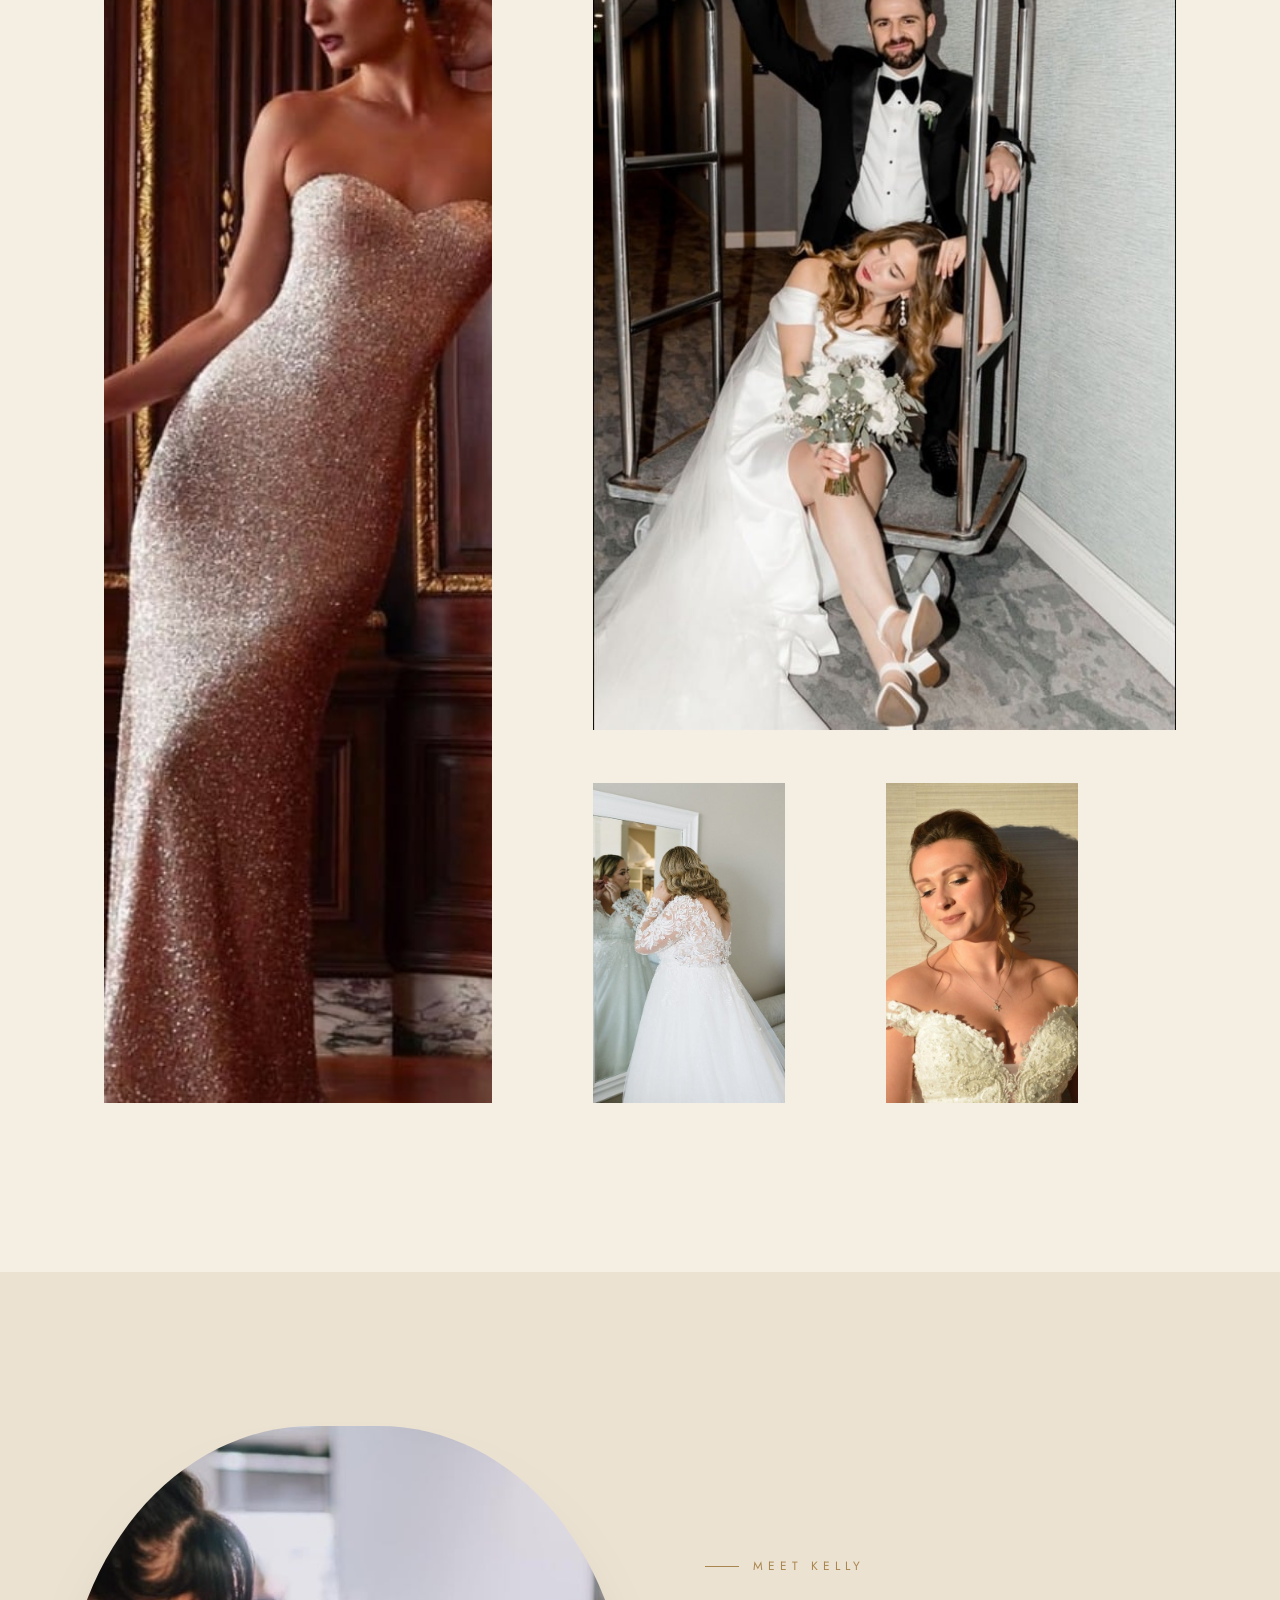
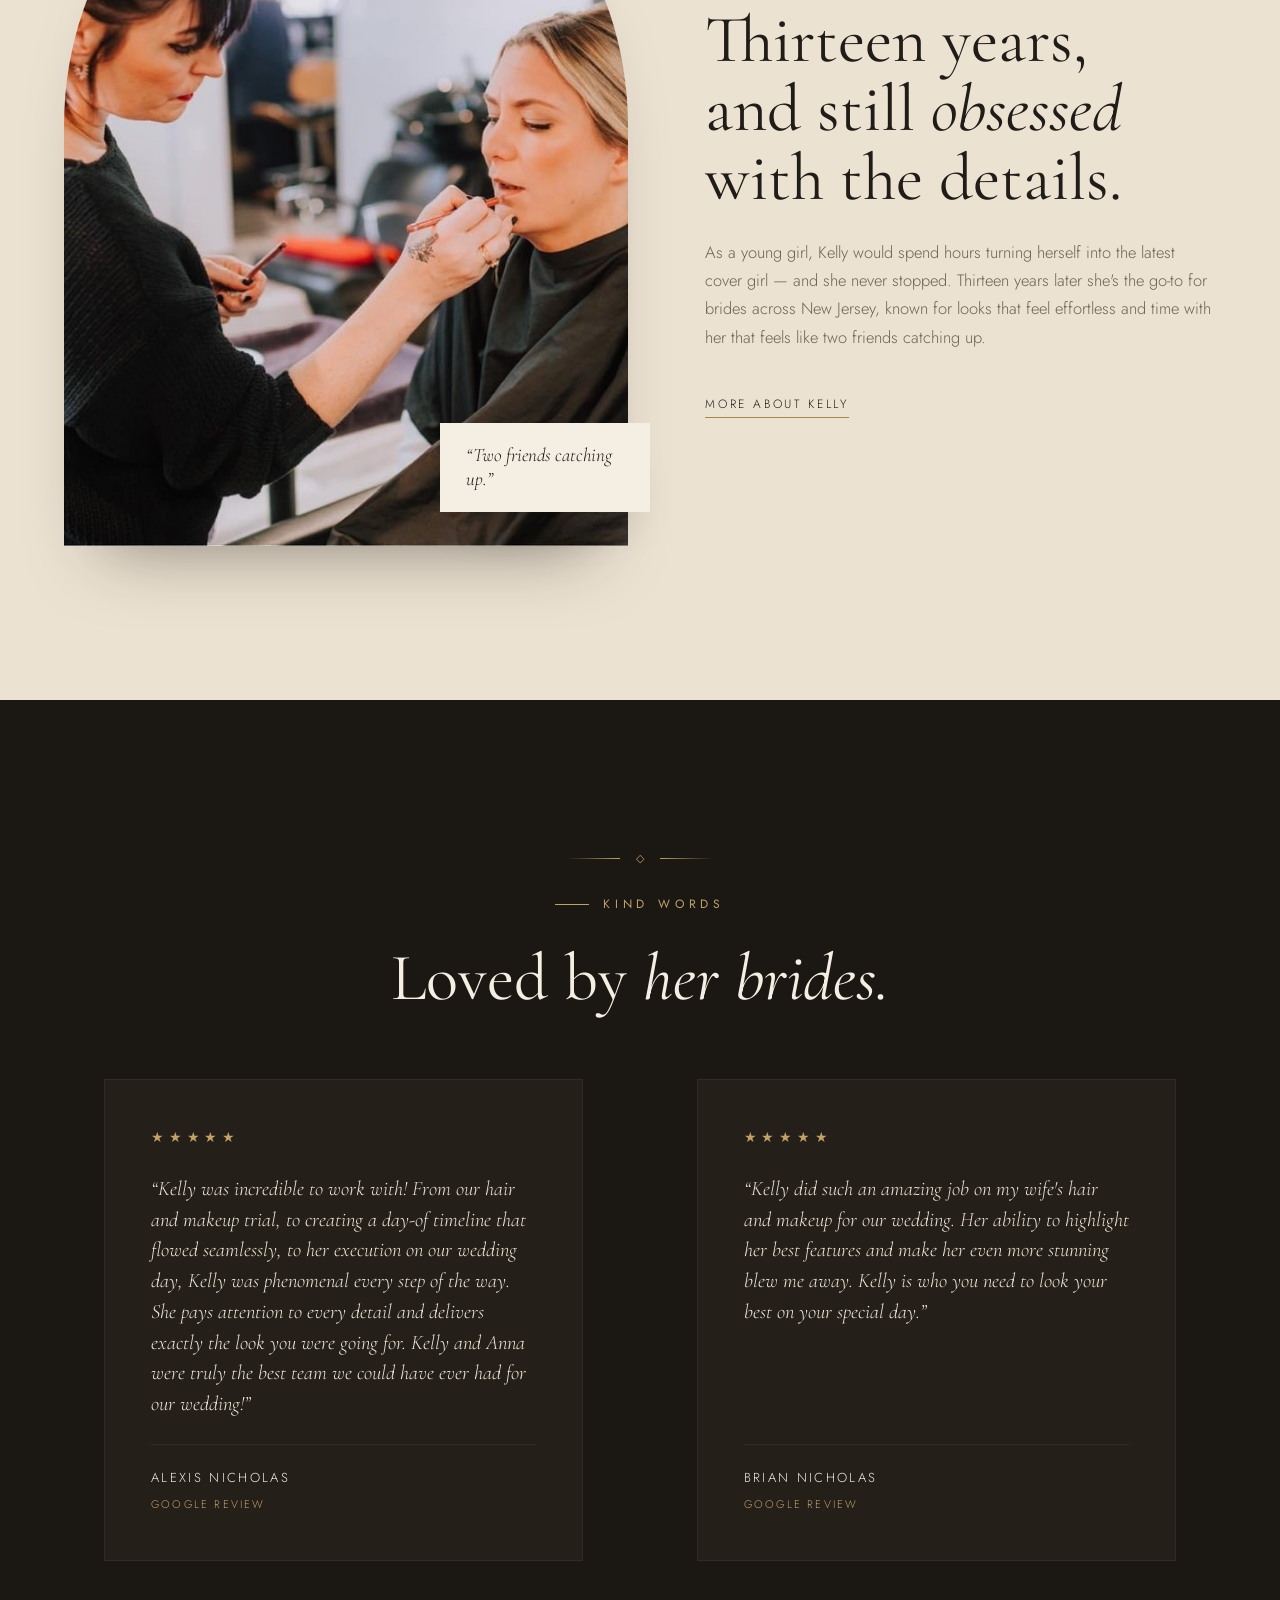
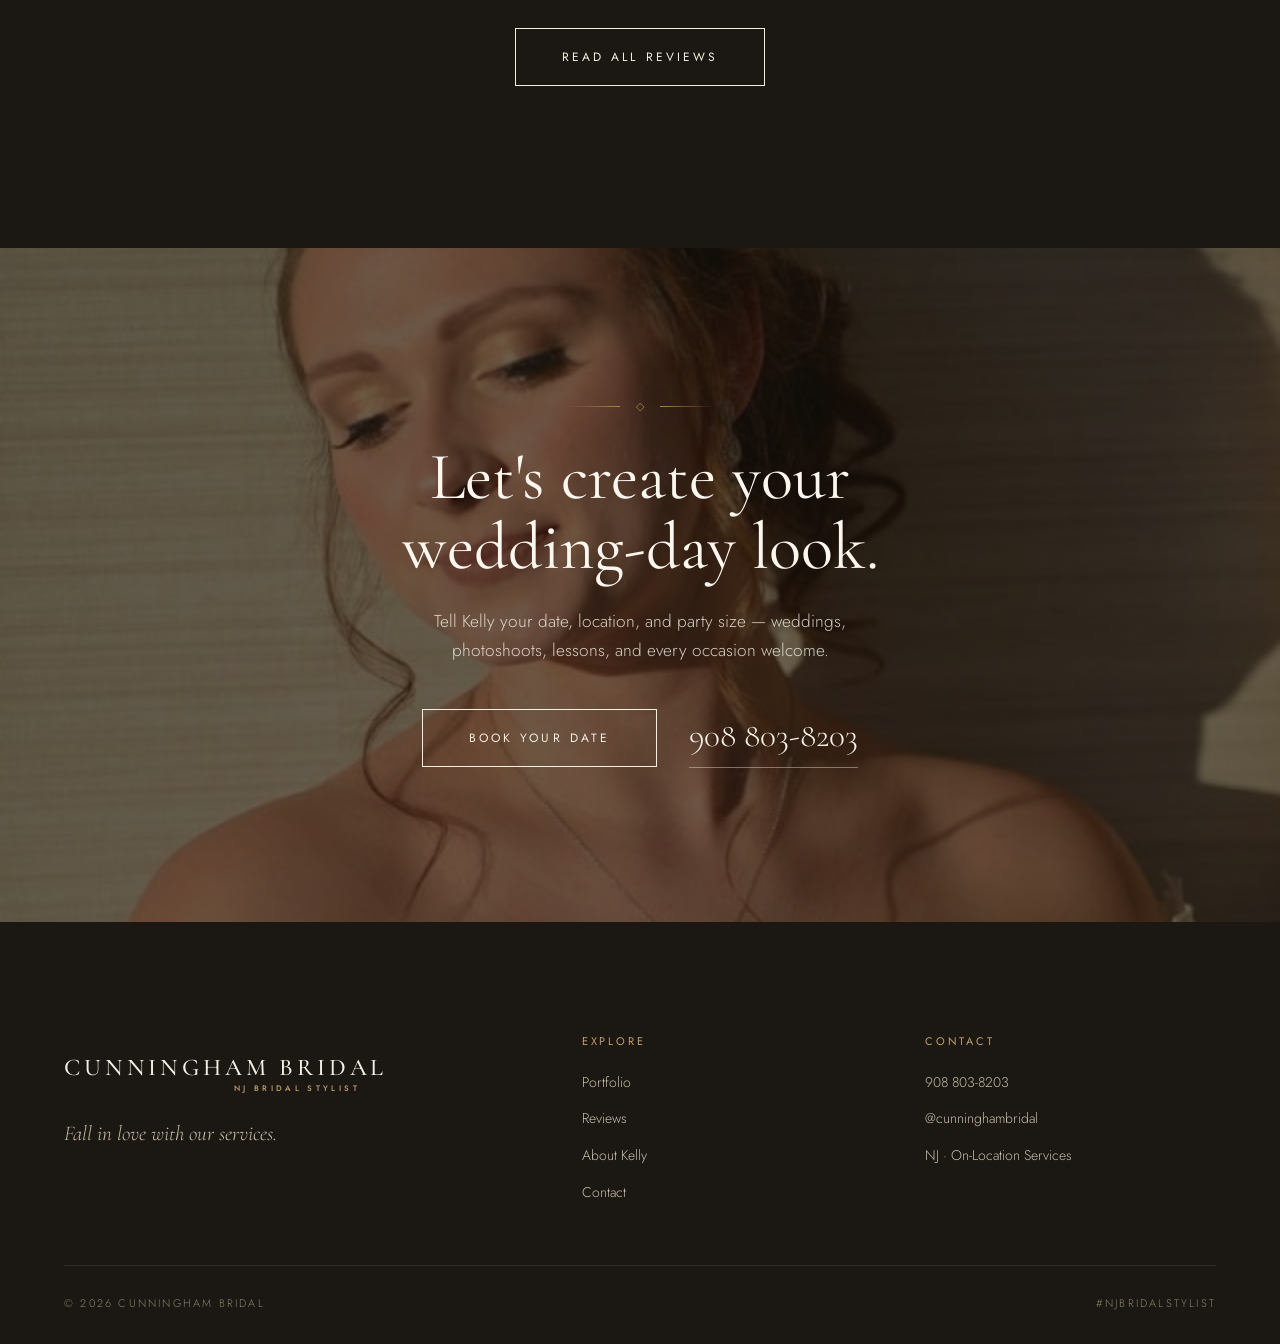
==== commit 7f7b6dfa: "Full overhaul: cinematic magazine-grade redesign (so it's not 'basic') Ground-up rebuild of all 5 pa" ====
--- a/index.html
+++ b/index.html
@@ -1,88 +1,101 @@
 <!DOCTYPE html><html lang="en"><head><meta charset="utf-8"><meta name="viewport" content="width=device-width,initial-scale=1"><title>Cunningham Bridal — NJ On-Location Bridal Hair & Makeup</title><meta name="description" content="On-location bridal hair and makeup with Kelly Cunningham. Thirteen years making brides feel radiant and unmistakably themselves across New Jersey. Book your date — 908 803-8203."><link rel="stylesheet" href="site.css"><script src="site.js" defer></script></head><body>
 
-<header class="top"><div class="wrap">
+<header class="top on-hero"><div class="wrap">
 <a class="brand" href="index.html">Cunningham Bridal<small>NJ BRIDAL STYLIST</small></a>
-<button class="nav-toggle" aria-label="Menu"><span></span><span></span><span></span></button><nav class="nav"><a href="index.html" aria-current="page">Home</a><a href="portfolio.html">Portfolio</a><a href="reviews.html">Reviews</a><a href="about.html">About</a><a href="contact.html">Contact</a></nav>
+<button class="nav-toggle" aria-label="Menu"><span></span><span></span><span></span></button>
+<nav class="nav"><a href="index.html" aria-current="page">Home</a><a href="portfolio.html">Portfolio</a><a href="reviews.html">Reviews</a><a href="about.html">About</a><a href="contact.html">Contact</a></nav>
 </div></header>
 
-<section class="wrap hero">
-<div class="reveal">
-<div class="mono" style="margin-bottom:26px">CB</div>
-<p class="eyebrow">NJ On-Location · Bridal Hair &amp; Makeup</p>
-<h1 class="display">Beautifully <em>you</em>, on the day that matters.</h1>
-<p class="lede" style="margin-top:30px">On-location bridal hair and makeup with Kelly Cunningham — thirteen years making brides and their people feel radiant, relaxed, and unmistakably themselves.</p>
-<div class="actions"><a class="btn solid" href="contact.html">Book your date</a><a class="ulink" href="portfolio.html">View the portfolio</a></div>
+<!-- HERO -->
+<section class="hero">
+<div class="hero-img"><img src="assets/photo-couple.jpg" alt="Bride and groom on their wedding day"></div>
+<div class="wrap">
+<div class="mono reveal in">CB</div>
+<h1 class="display reveal in d1">Beautifully <em>you.</em></h1>
+<p class="lede reveal in d2">On-location bridal hair &amp; makeup with Kelly Cunningham — thirteen years making brides and their people feel radiant, relaxed, and unmistakably themselves.</p>
+<div class="actions reveal in d3"><a class="btn on-dark" href="contact.html">Book your date</a><a class="ulink" href="portfolio.html" style="color:#f6f1e8">View the portfolio</a></div>
 </div>
-<div class="hero-media reveal">
-<img class="arch" src="assets/photo-couple.jpg" alt="Bride and groom on their wedding day">
-<span class="tag">Weddings · Photoshoots · Lessons</span>
-</div>
+<div class="scroll-cue">Scroll</div>
 </section>
 
-<section class="section bone tight center"><div class="wrap reveal">
-<div class="orn c"><i>◇</i></div>
-<p class="serif-quote" style="max-width:20ch;margin:0 auto">“The only way to do great work is to love what you do.”</p>
-<p class="lede" style="margin-top:28px">From the first trial to the last touch-up, every look is built around you — your features, your style, and exactly how you want to feel walking down the aisle.</p>
+<!-- MARQUEE -->
+<div class="marquee"><div class="track">
+<span>Bridal Hair</span><span>Bridal Makeup</span><span>Photoshoots</span><span>Makeup Lessons</span><span>Headshots</span><span>Airbrush</span>
+<span>Bridal Hair</span><span>Bridal Makeup</span><span>Photoshoots</span><span>Makeup Lessons</span><span>Headshots</span><span>Airbrush</span>
+</div></div>
+
+<!-- INTRO STATEMENT -->
+<section class="section tight center"><div class="wrap reveal" style="max-width:820px">
+<div class="orn"><i>◇</i></div>
+<p class="serif-quote">Your wedding day, <em>beautifully you</em> — a look that feels effortless and unmistakably your own.</p>
+<p class="lede" style="margin-top:30px">From the first trial to the last touch-up, every look is built around you: your features, your style, and exactly how you want to feel walking down the aisle.</p>
 </div></section>
 
-<section class="section"><div class="wrap">
-<div class="reveal" style="max-width:640px"><p class="eyebrow">Services</p><h2 class="h2">Every occasion, <em>every face.</em></h2></div>
-<div style="margin-top:clamp(40px,5vw,72px)">
-<div class="svc reveal"><span class="name">Bridal Hair</span><span class="desc">Timeless styles built to hold from first look to last dance.</span></div>
-<div class="svc reveal"><span class="name">Bridal Makeup</span><span class="desc">Soft, luminous, and photograph-ready. Airbrush available.</span></div>
-<div class="svc reveal"><span class="name">Photoshoots</span><span class="desc">Editorial and personal looks made for the camera.</span></div>
-<div class="svc reveal"><span class="name">Makeup Lessons</span><span class="desc">One-on-one or group — learn her techniques yourself.</span></div>
-<div class="svc reveal"><span class="name">Headshots</span><span class="desc">Polished, natural, and camera-ready in minutes.</span></div>
+<!-- SERVICES (editorial numbered) -->
+<section class="section bone"><div class="wrap">
+<div class="reveal" style="max-width:640px;margin-bottom:clamp(30px,4vw,56px)"><p class="eyebrow">Services</p><h2 class="h2">Every occasion, <em>every face.</em></h2></div>
+<div>
+<div class="svc reveal"><span class="no">01</span><span class="name">Bridal Hair</span><span class="desc">Timeless styles built to hold from first look to last dance.</span></div>
+<div class="svc reveal"><span class="no">02</span><span class="name">Bridal Makeup</span><span class="desc">Soft, luminous, and photograph-ready. Airbrush available.</span></div>
+<div class="svc reveal"><span class="no">03</span><span class="name">Photoshoots</span><span class="desc">Editorial and personal looks made for the camera.</span></div>
+<div class="svc reveal"><span class="no">04</span><span class="name">Makeup Lessons</span><span class="desc">One-on-one or group — learn her techniques yourself.</span></div>
+<div class="svc reveal"><span class="no">05</span><span class="name">Headshots</span><span class="desc">Polished, natural, and camera-ready in minutes.</span></div>
 </div>
 </div></section>
 
-<section class="section bone"><div class="wrap">
-<div class="reveal" style="display:flex;justify-content:space-between;align-items:flex-end;gap:24px;flex-wrap:wrap;margin-bottom:clamp(30px,4vw,52px)">
-<div><p class="eyebrow">Portfolio</p><h2 class="h2">A few of her looks.</h2></div>
+<!-- PORTFOLIO gallery (parallax + lightbox) -->
+<section class="section"><div class="wrap">
+<div class="reveal" style="display:flex;justify-content:space-between;align-items:flex-end;gap:24px;flex-wrap:wrap;margin-bottom:clamp(30px,4vw,54px)">
+<div><p class="eyebrow">Portfolio</p><h2 class="h2">A few of <em>her looks.</em></h2></div>
 <a class="ulink" href="portfolio.html">See the full gallery</a>
 </div>
-<div class="gallery reveal">
-<img class="g-big arch" src="assets/photo-photoshoot.jpg" alt="Editorial bridal look in a sequin gown">
-<div class="g-col">
-<img src="assets/photo-bridal-hair.jpg" alt="Bridal hair styled at the mirror">
-<img src="assets/photo-bridal-makeup.jpg" alt="Bride with soft glam makeup">
-</div>
+<div class="gallery">
+<figure class="gcell g-tall reveal" data-parallax="0.06"><img src="assets/photo-photoshoot.jpg" alt="Editorial bridal look in a sequin gown"></figure>
+<figure class="gcell g-wide reveal d1"><img src="assets/photo-couple.jpg" alt="Bride and groom on their wedding day"></figure>
+<figure class="gcell g-2 reveal d2"><img src="assets/photo-bridal-hair.jpg" alt="Bridal hair styled at the mirror"></figure>
+<figure class="gcell g-2 reveal d2"><img src="assets/photo-bridal-makeup.jpg" alt="Bride with soft glam makeup"></figure>
 </div>
 </div></section>
 
-<section class="section"><div class="wrap split">
-<img class="reveal arch" src="assets/photo-makeup-session.jpg" alt="Kelly Cunningham applying a client's makeup">
-<div class="reveal">
+<!-- ABOUT (overlap split) -->
+<section class="section bone"><div class="wrap split">
+<div class="fig reveal">
+<img class="arch shadow" src="assets/photo-makeup-session.jpg" alt="Kelly Cunningham applying a client's makeup" data-parallax="0.05">
+<div class="cap">“Two friends catching up.”</div>
+</div>
+<div class="reveal d1">
 <p class="eyebrow">Meet Kelly</p>
 <h2 class="h2">Thirteen years, and still <em>obsessed</em> with the details.</h2>
 <p class="body" style="margin-top:26px">As a young girl, Kelly would spend hours turning herself into the latest cover girl — and she never stopped. Thirteen years later she's the go-to for brides across New Jersey, known for looks that feel effortless and time with her that feels like two friends catching up.</p>
-<div style="margin-top:36px"><a class="ulink" href="about.html">More about Kelly</a></div>
+<div style="margin-top:38px"><a class="ulink" href="about.html">More about Kelly</a></div>
 </div>
 </div></section>
 
+<!-- REVIEWS (dark) -->
 <section class="section dark"><div class="wrap">
-<div class="reveal center" style="margin-bottom:clamp(34px,4vw,56px)"><div class="orn c"><i>◇</i></div><p class="eyebrow">Kind words</p><h2 class="h2">Loved by her brides.</h2></div>
+<div class="reveal center" style="margin-bottom:clamp(36px,4vw,58px)"><div class="orn"><i>◇</i></div><p class="eyebrow">Kind words</p><h2 class="h2">Loved by <em>her brides.</em></h2></div>
 <div class="reviews">
 <figure class="review reveal">
 <div class="stars" aria-label="5 out of 5 stars">★★★★★</div>
 <blockquote class="review-text">“Kelly was incredible to work with! From our hair and makeup trial, to creating a day-of timeline that flowed seamlessly, to her execution on our wedding day, Kelly was phenomenal every step of the way. She pays attention to every detail and delivers exactly the look you were going for. Kelly and Anna were truly the best team we could have ever had for our wedding!”</blockquote>
 <figcaption class="review-by"><div class="review-name">Alexis Nicholas</div><p class="review-src">Google Review</p></figcaption>
 </figure>
-<figure class="review reveal">
+<figure class="review reveal d1">
 <div class="stars" aria-label="5 out of 5 stars">★★★★★</div>
 <blockquote class="review-text">“Kelly did such an amazing job on my wife's hair and makeup for our wedding. Her ability to highlight her best features and make her even more stunning blew me away. Kelly is who you need to look your best on your special day.”</blockquote>
 <figcaption class="review-by"><div class="review-name">Brian Nicholas</div><p class="review-src">Google Review</p></figcaption>
 </figure>
 </div>
-<div class="reveal center" style="margin-top:clamp(34px,4vw,52px)"><a class="btn on-dark" href="reviews.html">Read all reviews</a></div>
+<div class="reveal center" style="margin-top:clamp(36px,4vw,54px)"><a class="btn on-dark" href="reviews.html">Read all reviews</a></div>
 </div></section>
 
-<section class="section bone center"><div class="wrap reveal">
-<div class="orn c"><i>◇</i></div>
-<h2 class="h2" style="max-width:16ch;margin:0 auto">Let's create your wedding-day look.</h2>
-<p class="lede" style="margin:26px auto 40px">Tell Kelly your date, location, and party size — weddings, photoshoots, lessons, and every occasion welcome.</p>
-<div style="display:flex;gap:30px;align-items:center;justify-content:center;flex-wrap:wrap">
-<a class="btn solid" href="contact.html">Book your date</a>
+<!-- CTA with image -->
+<section class="section cta"><div class="bgimg"><img src="assets/photo-bridal-makeup.jpg" alt=""></div><div class="wrap reveal">
+<div class="orn"><i>◇</i></div>
+<h2 class="h2" style="max-width:18ch;margin:0 auto;color:#fbf6ee">Let's create your wedding-day look.</h2>
+<p class="lede" style="margin:26px auto 42px">Tell Kelly your date, location, and party size — weddings, photoshoots, lessons, and every occasion welcome.</p>
+<div style="display:flex;gap:32px;align-items:center;justify-content:center;flex-wrap:wrap">
+<a class="btn on-dark" href="contact.html">Book your date</a>
 <a class="tel" href="tel:+19088038203">908 803-8203</a>
 </div>
 </div></section>
@@ -95,4 +108,6 @@
 </div>
 <div class="bar"><span>© <span id="year">2026</span> Cunningham Bridal</span><span>#NJBridalStylist</span></div>
 </div></footer>
+
+<div class="lightbox" id="lightbox"><span class="x">✕</span><img src="" alt="portfolio image enlarged"></div>
 </body></html>
--- a/site.css
+++ b/site.css
@@ -1,185 +1,218 @@
 @import url('https://fonts.googleapis.com/css2?family=Cormorant+Garamond:ital,wght@0,400;0,500;0,600;1,400;1,500&family=Jost:wght@300;400;500&display=swap');
 
 :root{
-  --bg:#f7f3ec;        /* warm ivory */
-  --bg2:#efe7da;       /* soft bone */
-  --ink:#2b2621;       /* espresso ink */
-  --soft:#71685d;      /* muted body */
-  --line:#e2d8c8;      /* warm hairline */
-  --accent:#9c8578;    /* rosewood taupe */
-  --dark:#221f1a;      /* espresso dark section */
-  --cream:#fffdf8;
+  --bg:#f4eee3;        /* warm ivory */
+  --bg2:#ece2d2;       /* bone */
+  --ink:#201c17;       /* espresso ink */
+  --soft:#6d6357;      /* muted body */
+  --line:#ddceb8;      /* warm hairline */
+  --gold:#a9854f;      /* champagne gold */
+  --gold-2:#c2a06a;    /* light gold (on dark) */
+  --dark:#1b1813;      /* espresso dark */
+  --dark2:#241f19;
+  --cream:#fbf7ef;
   --serif:'Cormorant Garamond',Georgia,serif;
   --sans:'Jost','Helvetica Neue',Arial,sans-serif;
-  --max:1200px;
+  --max:1280px;
 }
 *{box-sizing:border-box}
 html{scroll-behavior:smooth}
-body{margin:0;font-family:var(--sans);font-weight:300;background:var(--bg);color:var(--ink);-webkit-font-smoothing:antialiased;line-height:1.65}
+body{margin:0;font-family:var(--sans);font-weight:300;background:var(--bg);color:var(--ink);line-height:1.7;-webkit-font-smoothing:antialiased;overflow-x:hidden}
 img{display:block;max-width:100%}
-a{color:inherit;text-decoration:none;transition:color .2s ease,opacity .2s ease}
-.wrap{max-width:var(--max);margin:0 auto;padding:0 clamp(22px,5vw,56px)}
-
-/* type */
-.eyebrow{font-family:var(--sans);font-size:12px;font-weight:400;letter-spacing:.34em;text-transform:uppercase;color:var(--accent);margin:0 0 26px}
-.display{font-family:var(--serif);font-weight:400;line-height:1.02;letter-spacing:.005em;margin:0;font-size:clamp(46px,7vw,104px);text-wrap:balance}
+a{color:inherit;text-decoration:none;transition:color .3s,opacity .3s}
+.wrap{max-width:var(--max);margin:0 auto;padding:0 clamp(24px,5vw,64px)}
+/* subtle paper grain over everything */
+body::after{content:"";position:fixed;inset:0;z-index:2;pointer-events:none;opacity:.05;mix-blend-mode:multiply;
+  background-image:url("data:image/svg+xml;utf8,<svg xmlns='http://www.w3.org/2000/svg' width='160' height='160'><filter id='n'><feTurbulence type='fractalNoise' baseFrequency='0.85' numOctaves='2'/></filter><rect width='100%25' height='100%25' filter='url(%23n)'/></svg>")}
+
+/* ---------- type ---------- */
+.eyebrow{font-family:var(--sans);font-size:12px;font-weight:400;letter-spacing:.4em;text-transform:uppercase;color:var(--gold);margin:0 0 28px;display:flex;align-items:center;gap:14px}
+.eyebrow::before{content:"";width:34px;height:1px;background:var(--gold);display:inline-block}
+.center .eyebrow{justify-content:center}
+.display{font-family:var(--serif);font-weight:400;line-height:.98;letter-spacing:.004em;margin:0;font-size:clamp(52px,9vw,140px);text-wrap:balance}
 .display em,.h2 em,.h3 em{font-style:italic}
-.h2{font-family:var(--serif);font-weight:400;line-height:1.08;margin:0;font-size:clamp(34px,4.6vw,62px);text-wrap:balance}
-.h3{font-family:var(--serif);font-weight:400;line-height:1.15;margin:0;font-size:clamp(26px,3vw,38px)}
-.lede{font-size:clamp(16px,1.4vw,19px);color:var(--soft);margin:0;max-width:46ch}
-.body{font-size:16px;color:var(--soft);margin:0;max-width:52ch}
-.serif-quote{font-family:var(--serif);font-style:italic;font-weight:400;font-size:clamp(26px,3.6vw,46px);line-height:1.3;margin:0;text-wrap:balance}
-
-/* buttons + links */
-.btn{display:inline-block;font-family:var(--sans);font-size:12px;font-weight:400;letter-spacing:.24em;text-transform:uppercase;padding:16px 40px;border:1px solid var(--ink);color:var(--ink);background:transparent;cursor:pointer;transition:.25s ease}
-.btn:hover{background:var(--ink);color:var(--bg)}
-.btn.solid{background:var(--ink);color:var(--bg)}
-.btn.solid:hover{background:var(--accent);border-color:var(--accent)}
+.h2{font-family:var(--serif);font-weight:400;line-height:1.04;margin:0;font-size:clamp(38px,5.2vw,74px);text-wrap:balance}
+.h3{font-family:var(--serif);font-weight:400;line-height:1.12;margin:0;font-size:clamp(26px,3vw,40px)}
+.lede{font-size:clamp(16px,1.35vw,19px);color:var(--soft);margin:0;max-width:46ch;font-weight:300}
+.body{font-size:16.5px;color:var(--soft);margin:0;max-width:54ch}
+.serif-quote{font-family:var(--serif);font-style:italic;font-weight:400;font-size:clamp(30px,4.6vw,62px);line-height:1.24;margin:0;text-wrap:balance}
+
+/* ---------- buttons / links ---------- */
+.btn{position:relative;display:inline-block;font-family:var(--sans);font-size:12px;font-weight:400;letter-spacing:.26em;text-transform:uppercase;padding:18px 46px;border:1px solid var(--ink);color:var(--ink);background:transparent;cursor:pointer;overflow:hidden;z-index:0}
+.btn::before{content:"";position:absolute;inset:0;background:var(--ink);transform:translateY(101%);transition:transform .4s cubic-bezier(.7,0,.2,1);z-index:-1}
+.btn:hover{color:var(--bg)}
+.btn:hover::before{transform:translateY(0)}
+.btn.solid{background:var(--ink);color:var(--bg);border-color:var(--ink)}
+.btn.solid::before{background:var(--gold)}
+.btn.solid:hover{color:#fff}
 .btn.on-dark{border-color:var(--bg);color:var(--bg)}
-.btn.on-dark:hover{background:var(--bg);color:var(--ink)}
-.ulink{font-size:12px;letter-spacing:.2em;text-transform:uppercase;padding-bottom:4px;border-bottom:1px solid var(--accent);color:var(--ink)}
-.ulink:hover{color:var(--accent)}
-.tel{font-family:var(--serif);font-size:clamp(22px,2.4vw,32px);border-bottom:1px solid var(--line);padding-bottom:2px}
-.tel:hover{border-color:var(--accent)}
-
-/* header */
-.top{position:sticky;top:0;z-index:50;background:rgba(247,243,236,.9);backdrop-filter:blur(8px);border-bottom:1px solid var(--line)}
-.top .wrap{display:flex;align-items:center;justify-content:space-between;height:78px;gap:20px}
-.brand{font-family:var(--serif);font-size:25px;font-weight:500;letter-spacing:.14em;text-transform:uppercase;white-space:nowrap}
-.brand small{display:block;font-family:var(--sans);font-size:8.5px;letter-spacing:.36em;color:var(--accent);text-align:center;margin-top:2px}
-.nav{display:flex;gap:clamp(20px,3vw,42px)}
-.nav a{font-size:12px;font-weight:400;letter-spacing:.2em;text-transform:uppercase;color:var(--ink);opacity:.72;padding:6px 0;border-bottom:1px solid transparent}
-.nav a:hover{opacity:1}
-.nav a[aria-current]{opacity:1;border-bottom-color:var(--accent)}
-
-/* sections */
-.section{padding:clamp(80px,11vw,150px) 0}
-.section.tight{padding:clamp(54px,7vw,90px) 0}
+.btn.on-dark::before{background:var(--bg)}
+.btn.on-dark:hover{color:var(--ink)}
+.ulink{position:relative;font-size:12px;letter-spacing:.22em;text-transform:uppercase;padding-bottom:5px;color:var(--ink)}
+.ulink::after{content:"";position:absolute;left:0;bottom:0;width:100%;height:1px;background:var(--gold);transform:scaleX(1);transform-origin:right;transition:transform .4s}
+.ulink:hover::after{transform:scaleX(0);transform-origin:left}
+.tel{font-family:var(--serif);font-size:clamp(24px,2.6vw,36px);border-bottom:1px solid var(--line);padding-bottom:3px}
+.tel:hover{border-color:var(--gold)}
+
+/* ---------- header (transparent over hero, solid on scroll) ---------- */
+.top{position:fixed;top:0;left:0;right:0;z-index:40;transition:background .4s,box-shadow .4s,padding .4s;padding:8px 0}
+.top .wrap{display:flex;align-items:center;justify-content:space-between;height:74px;gap:20px}
+.brand{font-family:var(--serif);font-size:24px;font-weight:500;letter-spacing:.16em;text-transform:uppercase;white-space:nowrap;line-height:1}
+.brand small{display:block;font-family:var(--sans);font-size:8px;letter-spacing:.42em;color:var(--gold);text-align:center;margin-top:4px}
+.top.solid{background:rgba(244,238,227,.9);backdrop-filter:blur(12px);box-shadow:0 1px 0 var(--line);padding:0}
+.top.on-hero:not(.solid){color:#f4eee3}
+.top.on-hero:not(.solid) .brand small{color:var(--gold-2)}
+.nav{display:flex;gap:clamp(22px,3vw,44px)}
+.nav a{font-size:12px;font-weight:400;letter-spacing:.22em;text-transform:uppercase;padding:6px 0;opacity:.8;position:relative}
+.nav a::after{content:"";position:absolute;left:0;bottom:0;width:100%;height:1px;background:currentColor;transform:scaleX(0);transform-origin:left;transition:transform .35s}
+.nav a:hover{opacity:1}.nav a:hover::after,.nav a[aria-current]::after{transform:scaleX(1)}
+.nav-toggle{display:none;width:44px;height:44px;background:transparent;border:0;cursor:pointer;flex-direction:column;align-items:center;justify-content:center;gap:5px}
+.nav-toggle span{display:block;width:26px;height:1.5px;background:currentColor;transition:transform .3s,opacity .25s}
+
+/* ---------- hero (cinematic full-screen) ---------- */
+.hero{position:relative;height:100svh;min-height:600px;display:flex;align-items:flex-end;overflow:hidden}
+.hero-img{position:absolute;inset:0;z-index:0}
+.hero-img img{width:100%;height:100%;object-fit:cover;object-position:50% 32%;animation:heroZoom 14s ease-out forwards;will-change:transform}
+@keyframes heroZoom{from{transform:scale(1.12)}to{transform:scale(1)}}
+.hero::before{content:"";position:absolute;inset:0;z-index:1;background:linear-gradient(180deg,rgba(20,17,13,.5) 0%,rgba(20,17,13,.08) 24%,rgba(20,17,13,.12) 44%,rgba(20,17,13,.5) 70%,rgba(20,17,13,.86) 100%)}
+.hero .wrap{position:relative;z-index:3;width:100%;color:#f6f1e8;padding-bottom:clamp(56px,9vh,120px);text-shadow:0 2px 40px rgba(18,15,11,.55)}
+.hero .mono{margin-bottom:26px}
+.hero .display{color:#fbf6ee}
+.hero .lede{color:rgba(246,241,232,.82);margin-top:26px}
+.hero .actions{display:flex;align-items:center;gap:30px;flex-wrap:wrap;margin-top:42px}
+.scroll-cue{position:absolute;left:50%;bottom:26px;z-index:3;transform:translateX(-50%);color:rgba(246,241,232,.7);font-size:10px;letter-spacing:.34em;text-transform:uppercase;display:flex;flex-direction:column;align-items:center;gap:12px}
+.scroll-cue::after{content:"";width:1px;height:46px;background:rgba(246,241,232,.5);animation:cue 2s ease-in-out infinite}
+@keyframes cue{0%,100%{transform:scaleY(.4);transform-origin:top;opacity:.4}50%{transform:scaleY(1);opacity:1}}
+
+/* monogram crest */
+.mono{font-family:var(--serif);font-weight:500;font-size:22px;letter-spacing:.04em;width:66px;height:66px;border:1px solid currentColor;border-radius:50%;display:grid;place-items:center;opacity:.9}
+
+/* short page-hero (sub-pages) */
+.hero.short{height:clamp(440px,62vh,640px);min-height:0;align-items:center}
+.hero.short .wrap{padding-bottom:0;text-align:center;max-width:840px;margin:0 auto}
+.hero.short .eyebrow{justify-content:center}
+.hero.short .display{margin:0 auto;font-size:clamp(46px,7vw,104px)}
+.hero.short .lede{margin:22px auto 0}
+.hero.short .mono{margin:0 auto 24px}
+
+/* ---------- marquee ticker ---------- */
+.marquee{background:var(--dark);color:var(--bg);overflow:hidden;padding:22px 0;border-top:1px solid var(--dark2)}
+.marquee .track{display:flex;gap:56px;width:max-content;animation:scrollX 26s linear infinite;font-family:var(--serif);font-style:italic;font-size:clamp(22px,2.4vw,32px);white-space:nowrap;color:#e8ddc9}
+.marquee .track span{display:flex;align-items:center;gap:56px}
+.marquee .track span::after{content:"◇";color:var(--gold-2);font-size:12px;font-style:normal}
+@keyframes scrollX{to{transform:translateX(-50%)}}
+
+/* ---------- sections ---------- */
+.section{position:relative;padding:clamp(88px,12vw,168px) 0}
+.section.tight{padding:clamp(58px,8vw,104px) 0}
+.section.bone{background:var(--bg2)}
 .section.dark{background:var(--dark);color:var(--bg)}
-.section.dark .eyebrow{color:#c8b5a6}
-.section.dark .body,.section.dark .lede{color:#c9c0b4}
-.section.bone{background:var(--bg2)}
-.rule{width:64px;height:1px;background:var(--accent);border:0;margin:0 0 30px}
+.section.dark .eyebrow{color:var(--gold-2)}.section.dark .eyebrow::before{background:var(--gold-2)}
+.section.dark .lede,.section.dark .body{color:#c8bda9}
 .center{text-align:center}
-.center .rule,.center .lede,.center .body{margin-left:auto;margin-right:auto}
-
-/* hero */
-.hero{display:grid;grid-template-columns:1.02fr .98fr;gap:clamp(30px,5vw,72px);align-items:center;padding:clamp(56px,7vw,104px) 0 clamp(60px,8vw,110px)}
-.hero-media{position:relative}
-.hero-media img{width:100%;height:clamp(420px,62vw,720px);object-fit:cover;border-radius:2px}
-.hero-media .tag{position:absolute;left:-1px;bottom:26px;background:var(--bg);padding:14px 22px;font-size:11px;letter-spacing:.28em;text-transform:uppercase;color:var(--accent);border:1px solid var(--line);border-left:0}
-.hero .actions{display:flex;align-items:center;gap:30px;flex-wrap:wrap;margin-top:44px}
-
-/* editorial gallery: one large + two stacked */
-.gallery{display:grid;grid-template-columns:7fr 5fr;gap:clamp(12px,1.7vw,22px);align-items:stretch}
-.gallery img{width:100%;object-fit:cover;border-radius:2px}
-.g-big{height:100%;min-height:clamp(440px,54vw,660px)}
-.g-col{display:grid;grid-template-rows:1fr 1fr;gap:clamp(12px,1.7vw,22px);min-height:0}
-.g-col img{height:100%;min-height:0}
-
-/* services list */
-.svc{border-top:1px solid var(--line);padding:30px 0;display:grid;grid-template-columns:1fr auto;gap:14px 30px;align-items:baseline}
+.center .lede,.center .body{margin-left:auto;margin-right:auto}
+.snum{font-family:var(--serif);font-size:clamp(15px,1vw,16px);color:var(--gold);letter-spacing:.08em}
+.arch{border-top-left-radius:clamp(140px,44%,300px);border-top-right-radius:clamp(140px,44%,300px)}
+.shadow{box-shadow:0 40px 70px -40px rgba(32,28,23,.5)}
+
+/* ---------- editorial numbered services ---------- */
+.svc{border-top:1px solid var(--line);padding:clamp(26px,3vw,42px) 0;display:grid;grid-template-columns:auto 1fr auto;gap:clamp(20px,4vw,60px);align-items:center;transition:padding-left .4s;position:relative}
 .svc:last-child{border-bottom:1px solid var(--line)}
-.svc .name{font-family:var(--serif);font-size:clamp(24px,2.6vw,34px);line-height:1.1}
-.svc .desc{font-size:14px;color:var(--soft);max-width:36ch;justify-self:end;text-align:right}
-
-/* split */
-.split{display:grid;grid-template-columns:1fr 1fr;gap:clamp(34px,5vw,80px);align-items:center}
-.split img{width:100%;height:clamp(420px,52vw,640px);object-fit:cover;border-radius:2px}
-
-/* reviews */
-.reviews{display:grid;grid-template-columns:1fr 1fr;gap:clamp(20px,2.4vw,32px)}
-.review{background:var(--cream);border:1px solid var(--line);padding:clamp(32px,3.4vw,48px);display:flex;flex-direction:column;gap:22px}
-.section.dark .review{background:#2b2721;border-color:#3a352e}
-.stars{color:var(--accent);letter-spacing:.3em;font-size:14px}
-.review-text{font-family:var(--serif);font-style:italic;font-size:clamp(19px,1.5vw,24px);line-height:1.5;margin:0}
-.review-by{margin-top:auto;border-top:1px solid var(--line);padding-top:20px}
-.section.dark .review-by{border-color:#3a352e}
-.review-name{font-size:13px;letter-spacing:.16em;text-transform:uppercase}
-.review-src{font-size:11px;letter-spacing:.2em;text-transform:uppercase;color:var(--accent);margin:6px 0 0}
-
-/* footer */
-.foot{background:var(--dark);color:var(--bg);padding:clamp(66px,8vw,96px) 0 30px}
-.foot .grid{display:grid;grid-template-columns:1.5fr 1fr 1fr;gap:48px;padding-bottom:56px;border-bottom:1px solid #3a352e}
-.foot .brand{color:var(--bg)}
-.foot .brand small{color:#c8b5a6}
-.foot .tagline{font-family:var(--serif);font-style:italic;font-size:19px;color:#c9c0b4;margin:16px 0 0}
-.foot h4{font-size:11px;letter-spacing:.24em;text-transform:uppercase;color:#c8b5a6;margin:0 0 18px;font-weight:400}
-.foot ul{list-style:none;margin:0;padding:0;display:flex;flex-direction:column;gap:12px;font-size:14px;color:#c9c0b4}
+.svc .no{font-family:var(--serif);font-size:clamp(24px,2vw,30px);color:var(--gold);width:2.4em}
+.svc .name{font-family:var(--serif);font-size:clamp(30px,4vw,56px);line-height:1;transition:transform .4s}
+.svc .desc{font-size:14px;color:var(--soft);max-width:32ch;text-align:right;justify-self:end}
+.svc:hover .name{transform:translateX(14px);color:var(--gold)}
+
+/* ---------- overlap split (about) ---------- */
+.split{display:grid;grid-template-columns:1.05fr .95fr;gap:clamp(36px,6vw,90px);align-items:center}
+.split .fig{position:relative}
+.split .fig img{width:100%;height:clamp(460px,58vw,720px);object-fit:cover}
+.split .fig .cap{position:absolute;right:-22px;bottom:34px;background:var(--bg);padding:20px 26px;max-width:210px;font-family:var(--serif);font-style:italic;font-size:19px;line-height:1.3;box-shadow:0 30px 50px -30px rgba(32,28,23,.4)}
+.section.dark .split .fig .cap{background:var(--dark2);color:var(--bg)}
+
+/* ---------- editorial gallery + lightbox ---------- */
+.gallery{display:grid;grid-template-columns:repeat(12,1fr);gap:clamp(14px,1.6vw,24px);grid-auto-flow:dense}
+.gcell{overflow:hidden;position:relative;cursor:pointer}
+.gcell img{width:100%;height:100%;object-fit:cover;transition:transform 1.1s cubic-bezier(.2,.7,.2,1)}
+.gcell:hover img{transform:scale(1.06)}
+.gcell::after{content:"View";position:absolute;inset:0;display:grid;place-items:center;color:#fbf6ee;font-size:11px;letter-spacing:.26em;text-transform:uppercase;background:rgba(27,24,19,.32);opacity:0;transition:opacity .4s}
+.gcell:hover::after{opacity:1}
+.g-tall{grid-column:span 5;grid-row:span 2;min-height:clamp(420px,52vw,640px)}
+.g-wide{grid-column:span 7;min-height:clamp(240px,28vw,340px)}
+.g-sq{grid-column:span 4;min-height:clamp(240px,26vw,320px)}
+.g-2{grid-column:span 3;min-height:clamp(240px,26vw,320px)}
+.lightbox{position:fixed;inset:0;z-index:100;background:rgba(20,17,13,.94);display:none;align-items:center;justify-content:center;padding:5vw;opacity:0;transition:opacity .35s}
+.lightbox.on{display:flex;opacity:1}
+.lightbox img{max-width:92vw;max-height:88vh;object-fit:contain;box-shadow:0 30px 80px rgba(0,0,0,.5)}
+.lightbox .x{position:absolute;top:26px;right:32px;color:#f4eee3;font-size:30px;cursor:pointer;line-height:1;font-family:var(--serif)}
+
+/* ---------- reviews ---------- */
+.reviews{display:grid;grid-template-columns:1fr 1fr;gap:clamp(22px,2.6vw,36px)}
+.review{background:var(--dark2);border:1px solid #322b22;padding:clamp(34px,3.6vw,52px);display:flex;flex-direction:column;gap:24px}
+.review .stars{color:var(--gold-2);letter-spacing:.34em;font-size:14px}
+.review-text{font-family:var(--serif);font-style:italic;font-size:clamp(20px,1.6vw,26px);line-height:1.5;margin:0;color:#efe6d6}
+.review-by{margin-top:auto;border-top:1px solid #322b22;padding-top:22px}
+.review-name{font-size:13px;letter-spacing:.18em;text-transform:uppercase;color:var(--bg)}
+.review-src{font-size:11px;letter-spacing:.2em;text-transform:uppercase;color:var(--gold-2);margin:6px 0 0}
+
+/* ---------- CTA with image ---------- */
+.cta{position:relative;overflow:hidden;color:#f6f1e8;text-align:center}
+.cta .bgimg{position:absolute;inset:0;z-index:0}
+.cta .bgimg img{width:100%;height:100%;object-fit:cover;object-position:50% 40%}
+.cta::before{content:"";position:absolute;inset:0;z-index:1;background:rgba(20,17,13,.62)}
+.cta .wrap{position:relative;z-index:2}
+.cta .lede{color:rgba(246,241,232,.82)}
+.cta .tel{color:#f6f1e8;border-color:rgba(246,241,232,.4)}
+
+/* ---------- footer ---------- */
+.foot{background:var(--dark);color:var(--bg);padding:clamp(74px,9vw,110px) 0 32px}
+.foot .grid{display:grid;grid-template-columns:1.6fr 1fr 1fr;gap:52px;padding-bottom:60px;border-bottom:1px solid #322b22}
+.foot .brand{color:var(--bg)}.foot .brand small{color:var(--gold-2)}
+.foot .tagline{font-family:var(--serif);font-style:italic;font-size:21px;color:#c8bda9;margin:18px 0 0}
+.foot h4{font-size:11px;letter-spacing:.26em;text-transform:uppercase;color:var(--gold-2);margin:0 0 20px;font-weight:400}
+.foot ul{list-style:none;margin:0;padding:0;display:flex;flex-direction:column;gap:13px;font-size:14px;color:#c8bda9}
 .foot ul a:hover{color:var(--bg)}
-.foot .bar{padding-top:26px;display:flex;justify-content:space-between;gap:14px;flex-wrap:wrap;font-size:11px;letter-spacing:.18em;text-transform:uppercase;color:#8f8578}
-
-/* reveal */
-.reveal{opacity:0;transform:translateY(24px);transition:opacity .8s ease,transform .8s ease}
+.foot .bar{padding-top:28px;display:flex;justify-content:space-between;gap:14px;flex-wrap:wrap;font-size:11px;letter-spacing:.2em;text-transform:uppercase;color:#8b8070}
+
+/* ---------- ornament divider ---------- */
+.orn{display:flex;align-items:center;justify-content:center;gap:16px;margin:0 auto 30px;color:var(--gold);line-height:1;width:fit-content}
+.orn::before,.orn::after{content:"";height:1px;width:52px}
+.orn::before{background:linear-gradient(90deg,transparent,var(--gold))}.orn::after{background:linear-gradient(90deg,var(--gold),transparent)}
+.orn i{font-style:normal;font-size:11px}
+.section.dark .orn{color:var(--gold-2)}.section.dark .orn::before{background:linear-gradient(90deg,transparent,var(--gold-2))}.section.dark .orn::after{background:linear-gradient(90deg,var(--gold-2),transparent)}
+
+/* ---------- motion ---------- */
+.reveal{opacity:0;transform:translateY(34px);transition:opacity 1s cubic-bezier(.2,.7,.2,1),transform 1s cubic-bezier(.2,.7,.2,1)}
 .reveal.in{opacity:1;transform:none}
-@media (prefers-reduced-motion:reduce){.reveal{opacity:1;transform:none;transition:none}}
-
+.reveal.d1{transition-delay:.1s}.reveal.d2{transition-delay:.2s}.reveal.d3{transition-delay:.3s}
+[data-parallax]{will-change:transform}
+@media (prefers-reduced-motion:reduce){.reveal{opacity:1;transform:none;transition:none}.hero-img img{animation:none}[data-parallax]{transform:none!important}}
+
+/* ---------- responsive ---------- */
 @media (max-width:900px){
-  .hero{grid-template-columns:1fr;gap:36px}
-  .hero-media{order:-1}
-  .hero-media img{height:min(70vw,460px)}
-  .split{grid-template-columns:1fr;gap:30px}
-  .split img{height:min(80vw,480px)}
-  .split .reveal:first-child{order:-1}
+  .split{grid-template-columns:1fr;gap:28px}
+  .split .fig .cap{right:16px;bottom:16px;font-size:16px;padding:16px 20px}
   .reviews{grid-template-columns:1fr}
-  .gallery{grid-template-columns:1fr}
-  .g-big{min-height:min(72vw,440px)}
-  .g-col{grid-template-columns:1fr 1fr;grid-template-rows:none}
-  .g-col img{min-height:min(46vw,300px)}
-  .svc{grid-template-columns:1fr}
-  .svc .desc{justify-self:start;text-align:left}
-  .foot .grid{grid-template-columns:1fr;gap:34px}
-  .nav{gap:18px}
+  .g-tall,.g-wide,.g-sq,.g-2{grid-column:span 12;grid-row:auto;min-height:min(76vw,440px)}
+  .foot .grid{grid-template-columns:1fr;gap:36px}
+  .svc{grid-template-columns:auto 1fr}
+  .svc .desc{display:none}
+  .svc:hover .name{transform:none}
 }
-@media (max-width:560px){
-  .top .wrap{flex-direction:column;height:auto;padding-top:14px;padding-bottom:14px;gap:10px}
-  .g-col{grid-template-columns:1fr}
-  .g-col img{min-height:min(70vw,360px)}
-  .nav{gap:16px;flex-wrap:wrap;justify-content:center}
+@media (max-width:760px){
+  .nav-toggle{display:flex}
+  .top .wrap{height:64px}
+  .nav{position:fixed;top:0;right:0;bottom:0;width:min(80vw,320px);flex-direction:column;justify-content:center;gap:8px;background:var(--dark);color:var(--bg);padding:40px;transform:translateX(100%);transition:transform .45s cubic-bezier(.7,0,.2,1);box-shadow:-30px 0 60px rgba(0,0,0,.3)}
+  .nav.open{transform:none}
+  .nav a{font-size:15px;letter-spacing:.24em;padding:12px 0;opacity:1}
+  .nav a::after{background:var(--gold-2)}
+  .nav-toggle{z-index:60}
+  .nav-toggle.open span{background:var(--bg)}
+  .nav-toggle.open span:nth-child(1){transform:translateY(6.5px) rotate(45deg)}
+  .nav-toggle.open span:nth-child(2){opacity:0}
+  .nav-toggle.open span:nth-child(3){transform:translateY(-6.5px) rotate(-45deg)}
+  .hero{align-items:flex-end}
+  .hero-img img{object-position:52% 22%}
+  .scroll-cue{display:none}
+  .hero .actions{margin-top:34px}
 }
-
-/* ============================================================
-   ELEVATION PASS — arches, gold detail, depth, mobile nav
-   ============================================================ */
-:root{ --gold:#b3915f; }
-body{ background:linear-gradient(177deg,#f8f5ef 0%,#f4ecdf 60%,#efe6d7 100%); background-attachment:fixed; }
-
-/* arched feature images (signature bridal move) + soft depth on all photos */
-.arch{ border-top-left-radius:clamp(120px,42%,260px); border-top-right-radius:clamp(120px,42%,260px); }
-.hero-media img,.split img,.gallery img,.g-big{ box-shadow:0 34px 60px -34px rgba(43,38,33,.42); }
-
-/* ornamental divider: gold hairline + center diamond (replaces plain .rule) */
-.orn{ display:flex; align-items:center; justify-content:flex-start; gap:16px; margin:0 0 30px; color:var(--gold); line-height:1; }
-.center .orn,.orn.c{ justify-content:center; }
-.orn::before,.orn::after{ content:''; height:1px; width:46px; background:linear-gradient(90deg,transparent,var(--gold)); }
-.orn::after{ background:linear-gradient(90deg,var(--gold),transparent); }
-.orn i{ font-style:normal; font-size:11px; transform:translateY(-.5px); }
-.section.dark .orn{ color:#d0ba90; }
-.section.dark .orn::before{ background:linear-gradient(90deg,transparent,#d0ba90); }
-.section.dark .orn::after{ background:linear-gradient(90deg,#d0ba90,transparent); }
-
-/* monogram crest */
-.mono{ font-family:var(--serif); font-weight:500; font-size:22px; letter-spacing:.04em; width:62px; height:62px; border:1px solid var(--gold); border-radius:50%; display:grid; place-items:center; color:var(--gold); }
-.eyebrow{ color:var(--gold); }
-
-/* hamburger nav (mobile) */
-.nav-toggle{ display:none; width:44px; height:44px; background:transparent; border:0; cursor:pointer; flex-direction:column; align-items:center; justify-content:center; gap:5px; }
-.nav-toggle span{ display:block; width:24px; height:1.5px; background:var(--ink); transition:transform .25s ease, opacity .2s ease; }
-
-@media (max-width:820px){
-  .top .wrap{ flex-direction:row; height:68px; padding:0 24px; gap:16px; }
-  .brand{ font-size:19px; }
-  .nav-toggle{ display:flex; }
-  .nav{ position:fixed; left:0; right:0; top:68px; flex-direction:column; gap:0; background:rgba(248,245,239,.98); backdrop-filter:blur(10px); border-bottom:1px solid var(--line); padding:6px 0 16px; transform:translateY(-14px); opacity:0; pointer-events:none; transition:transform .28s ease, opacity .28s ease; box-shadow:0 24px 44px rgba(43,38,33,.10); z-index:60; }
-  .nav.open{ opacity:1; transform:none; pointer-events:auto; }
-  .nav a{ padding:16px 30px; font-size:13px; letter-spacing:.22em; border-bottom:0; opacity:1; }
-  .nav a[aria-current]{ border-bottom:0; color:var(--gold); }
-  .nav-toggle.open span:nth-child(1){ transform:translateY(6.5px) rotate(45deg); }
-  .nav-toggle.open span:nth-child(2){ opacity:0; }
-  .nav-toggle.open span:nth-child(3){ transform:translateY(-6.5px) rotate(-45deg); }
-  /* more generous mobile rhythm + a taller, impactful hero */
-  .wrap{ padding-left:26px; padding-right:26px; }
-  .hero{ gap:30px; padding-top:34px; }
-  .hero-media img{ height:min(108vw,520px); }
-  .hero .actions{ margin-top:34px; }
-}
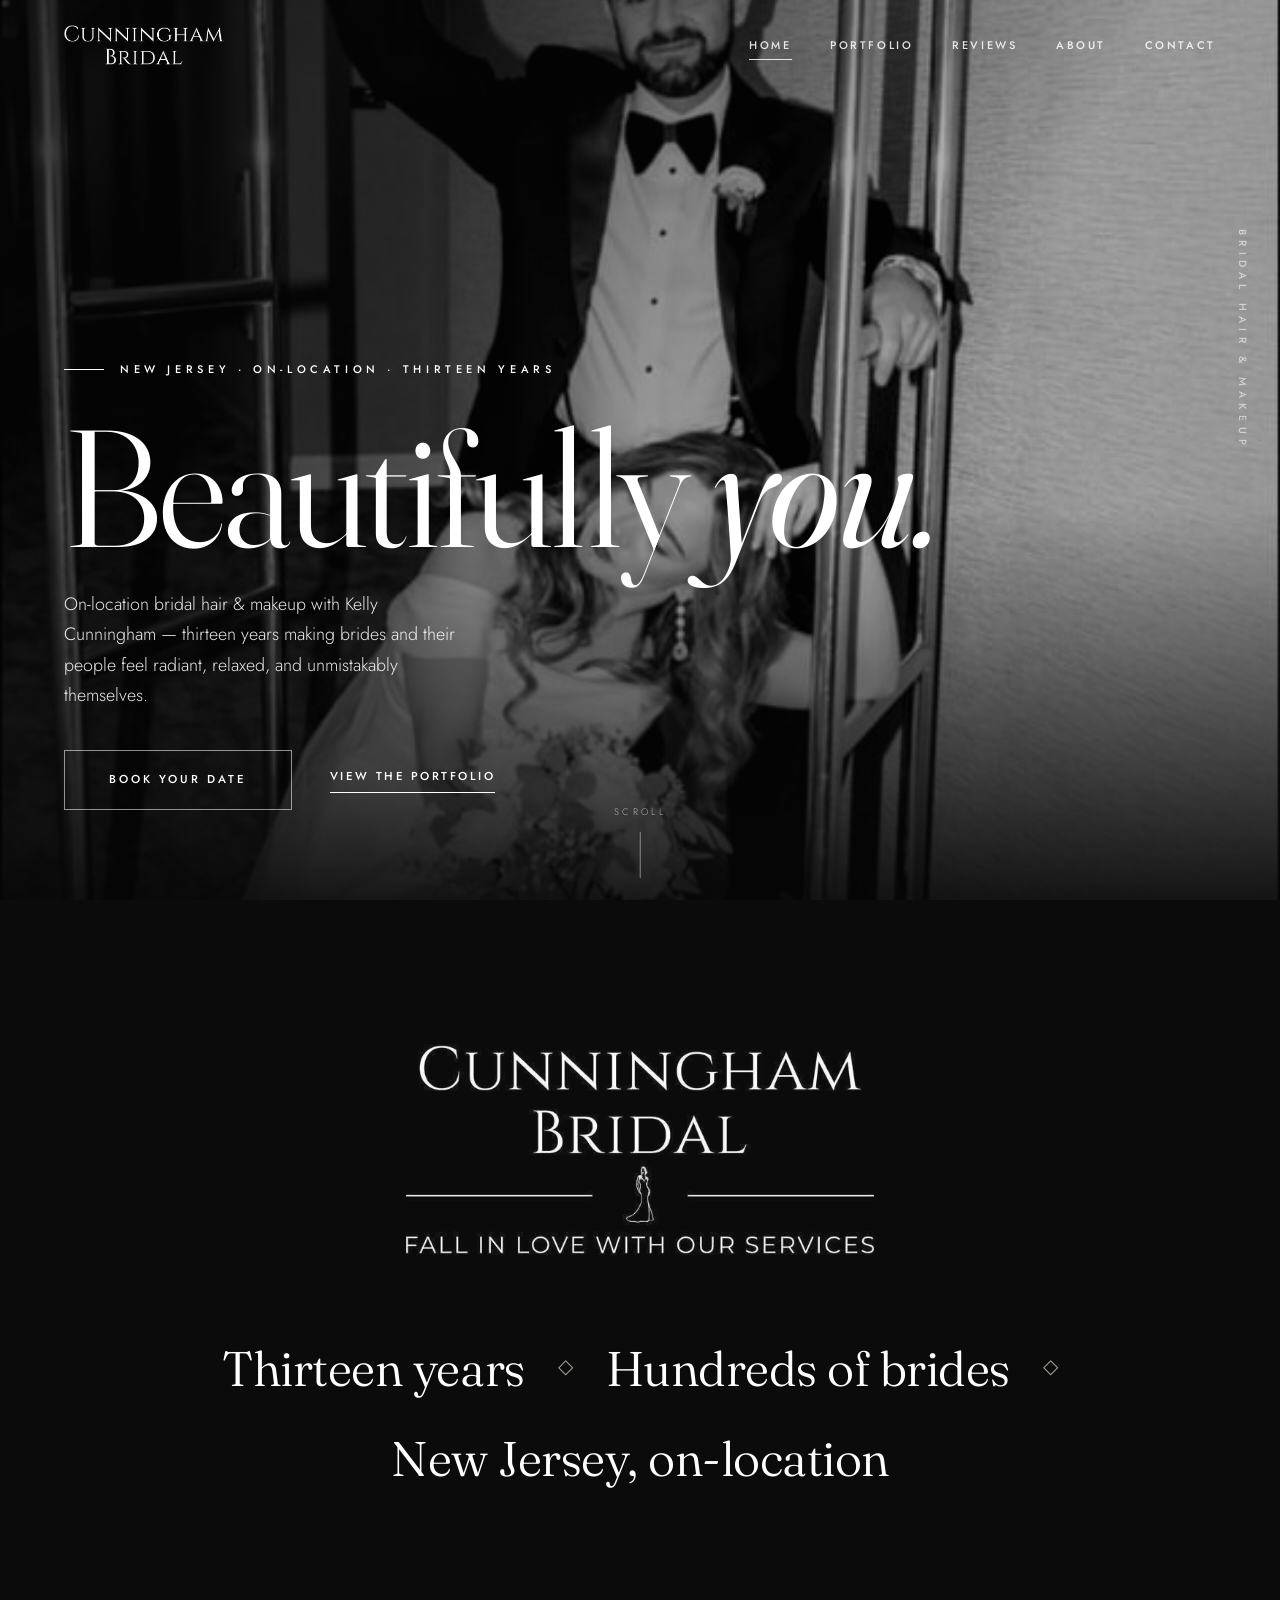
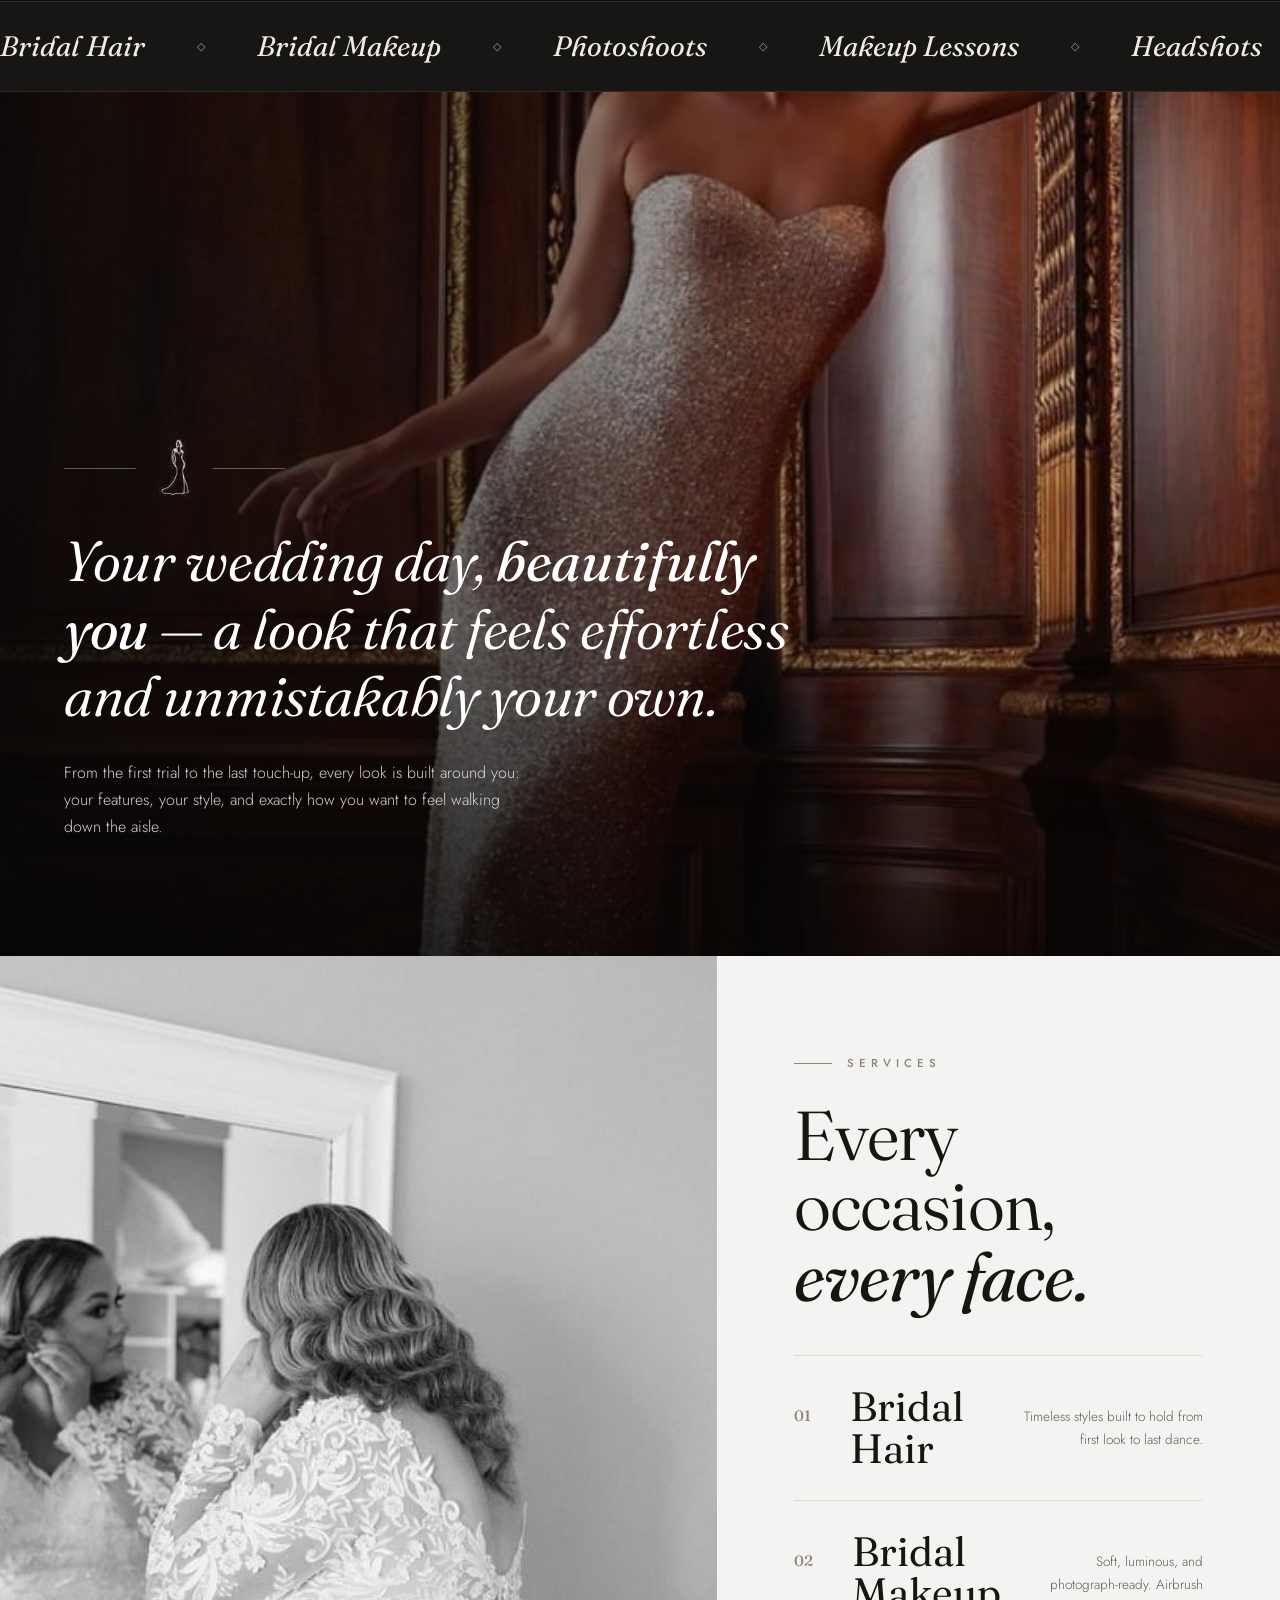
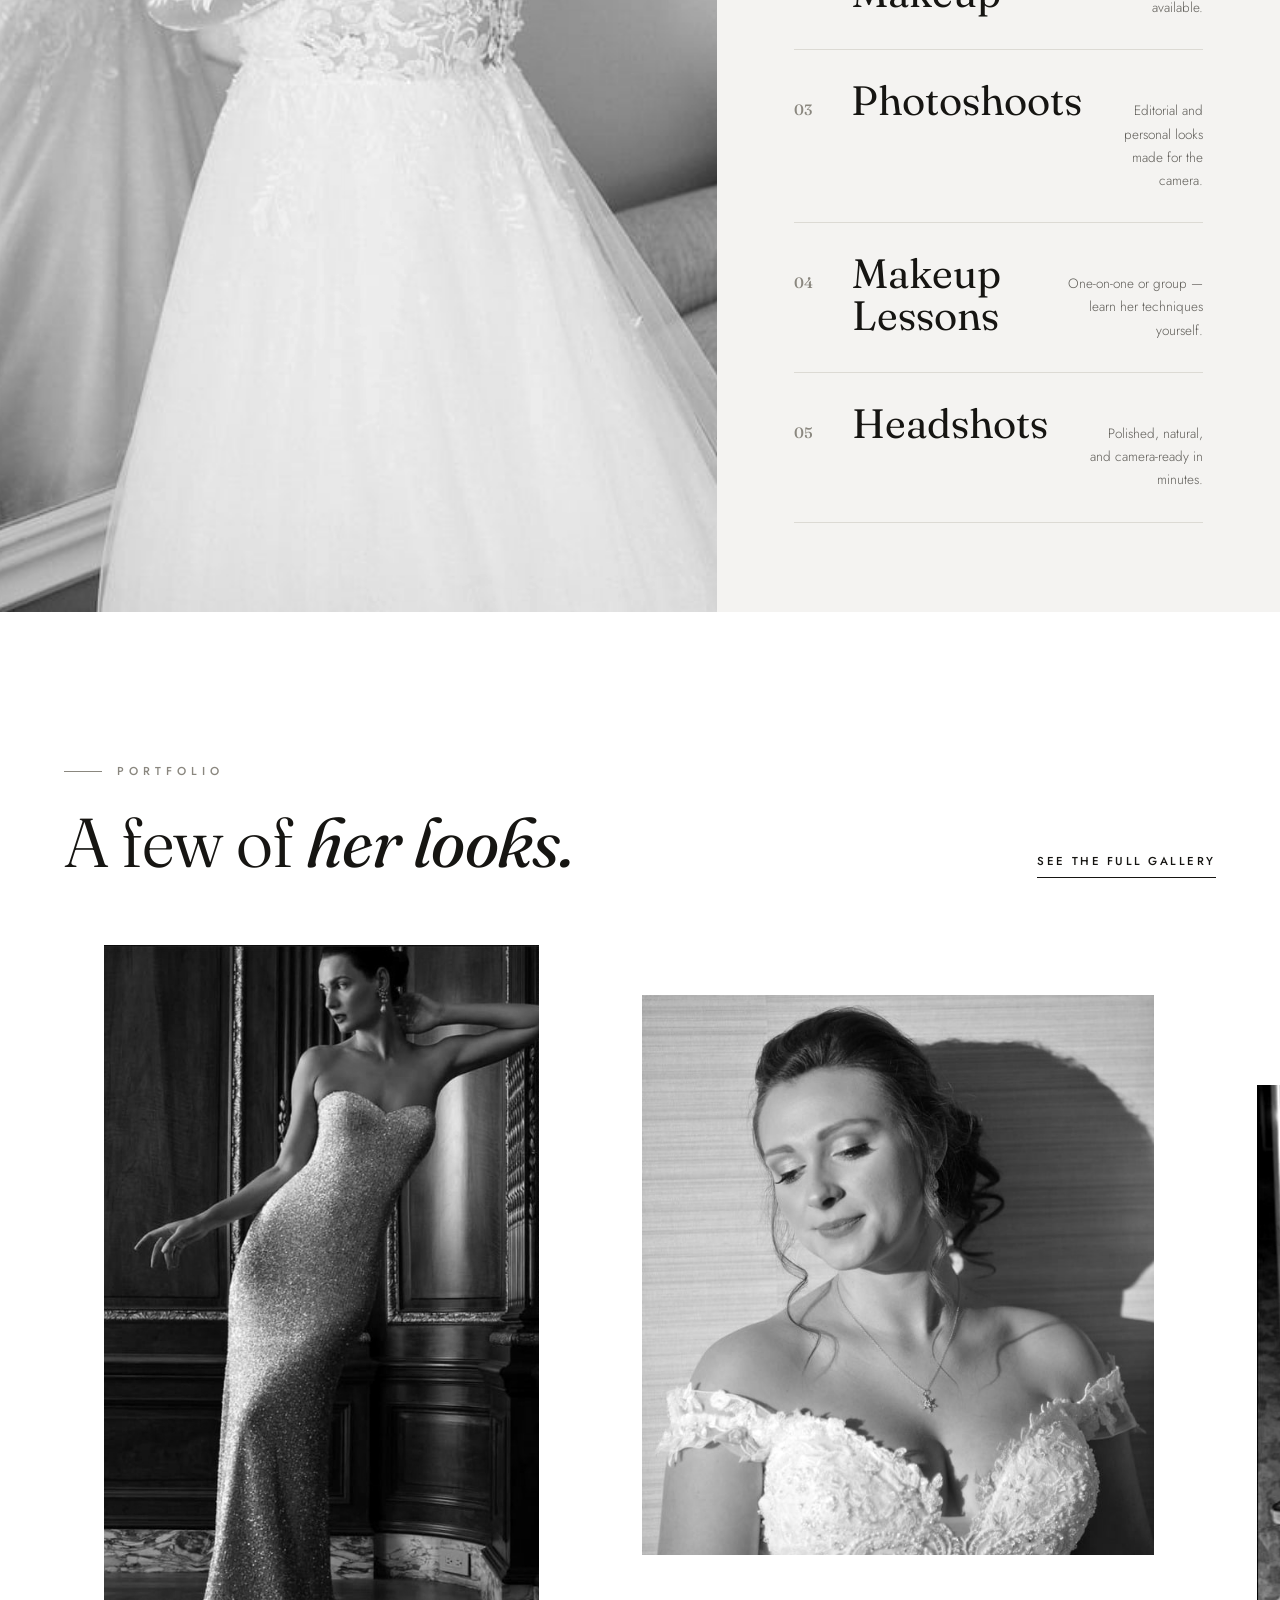
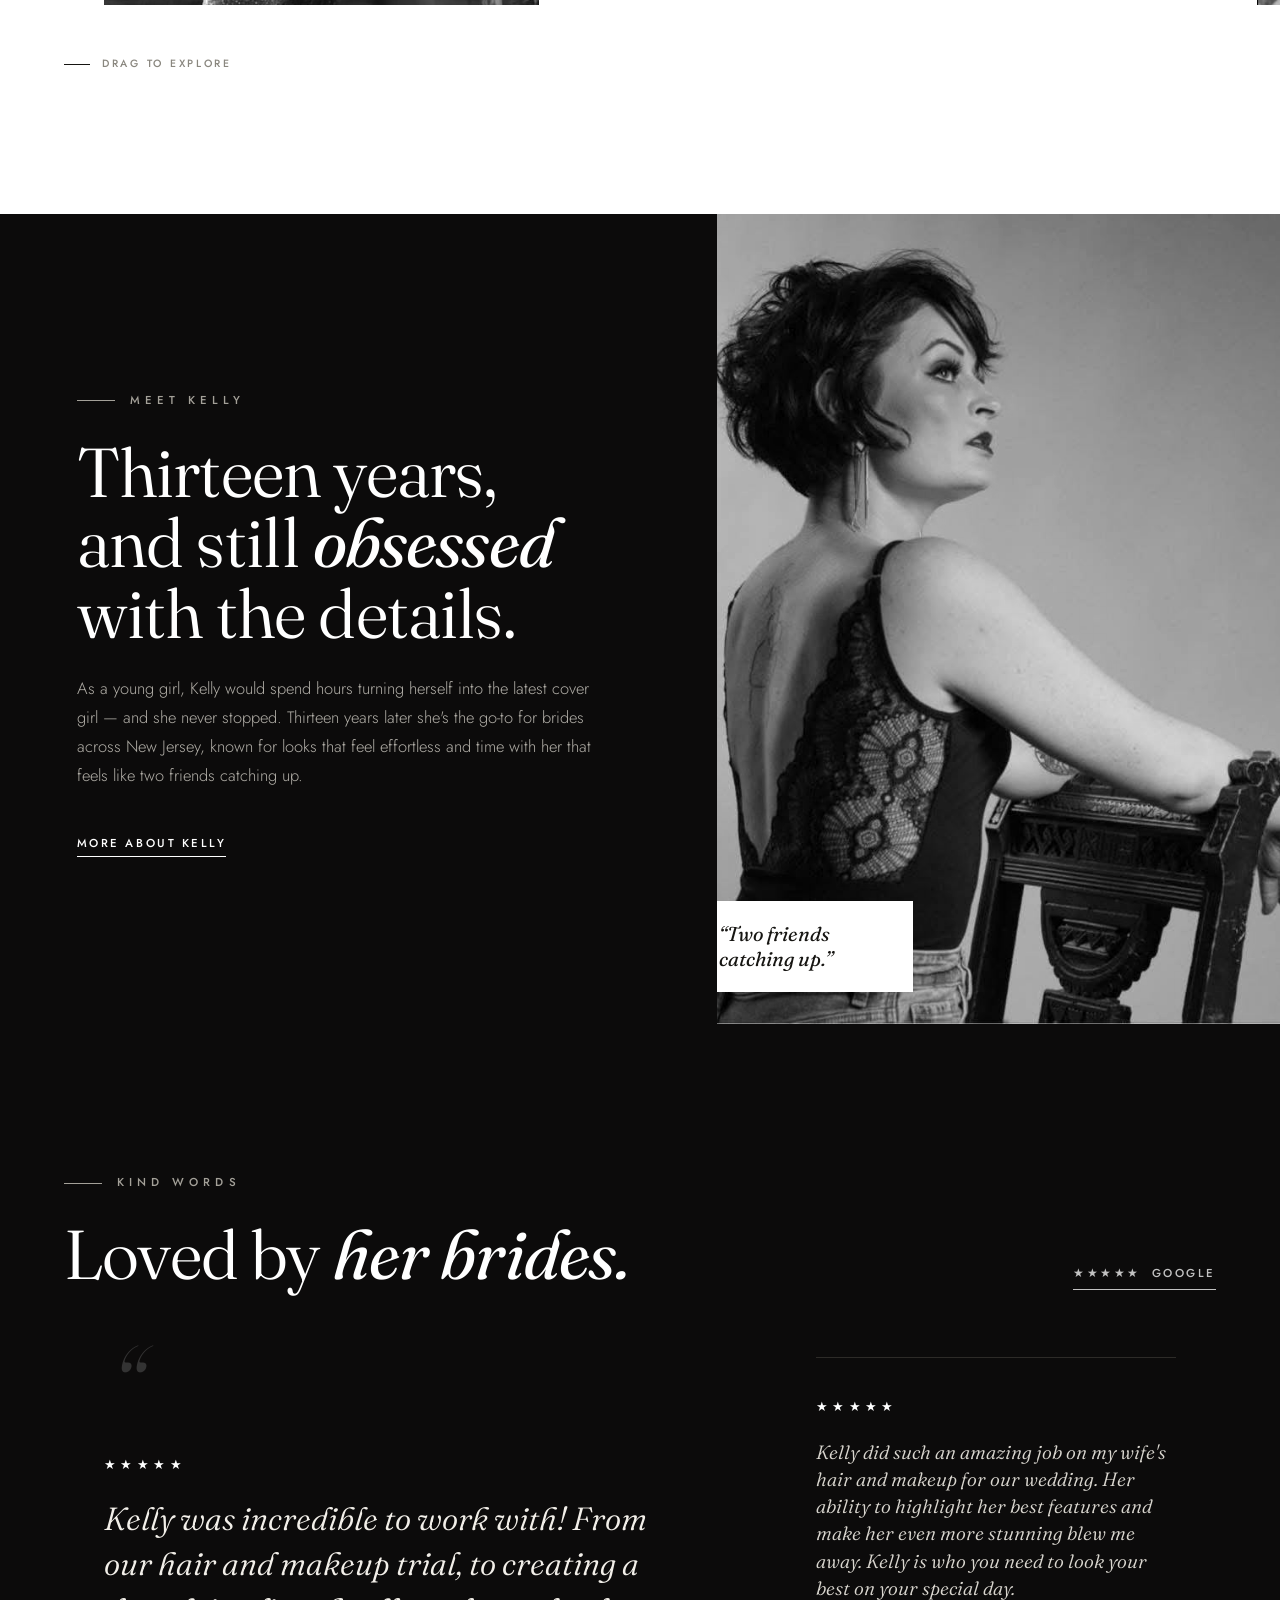
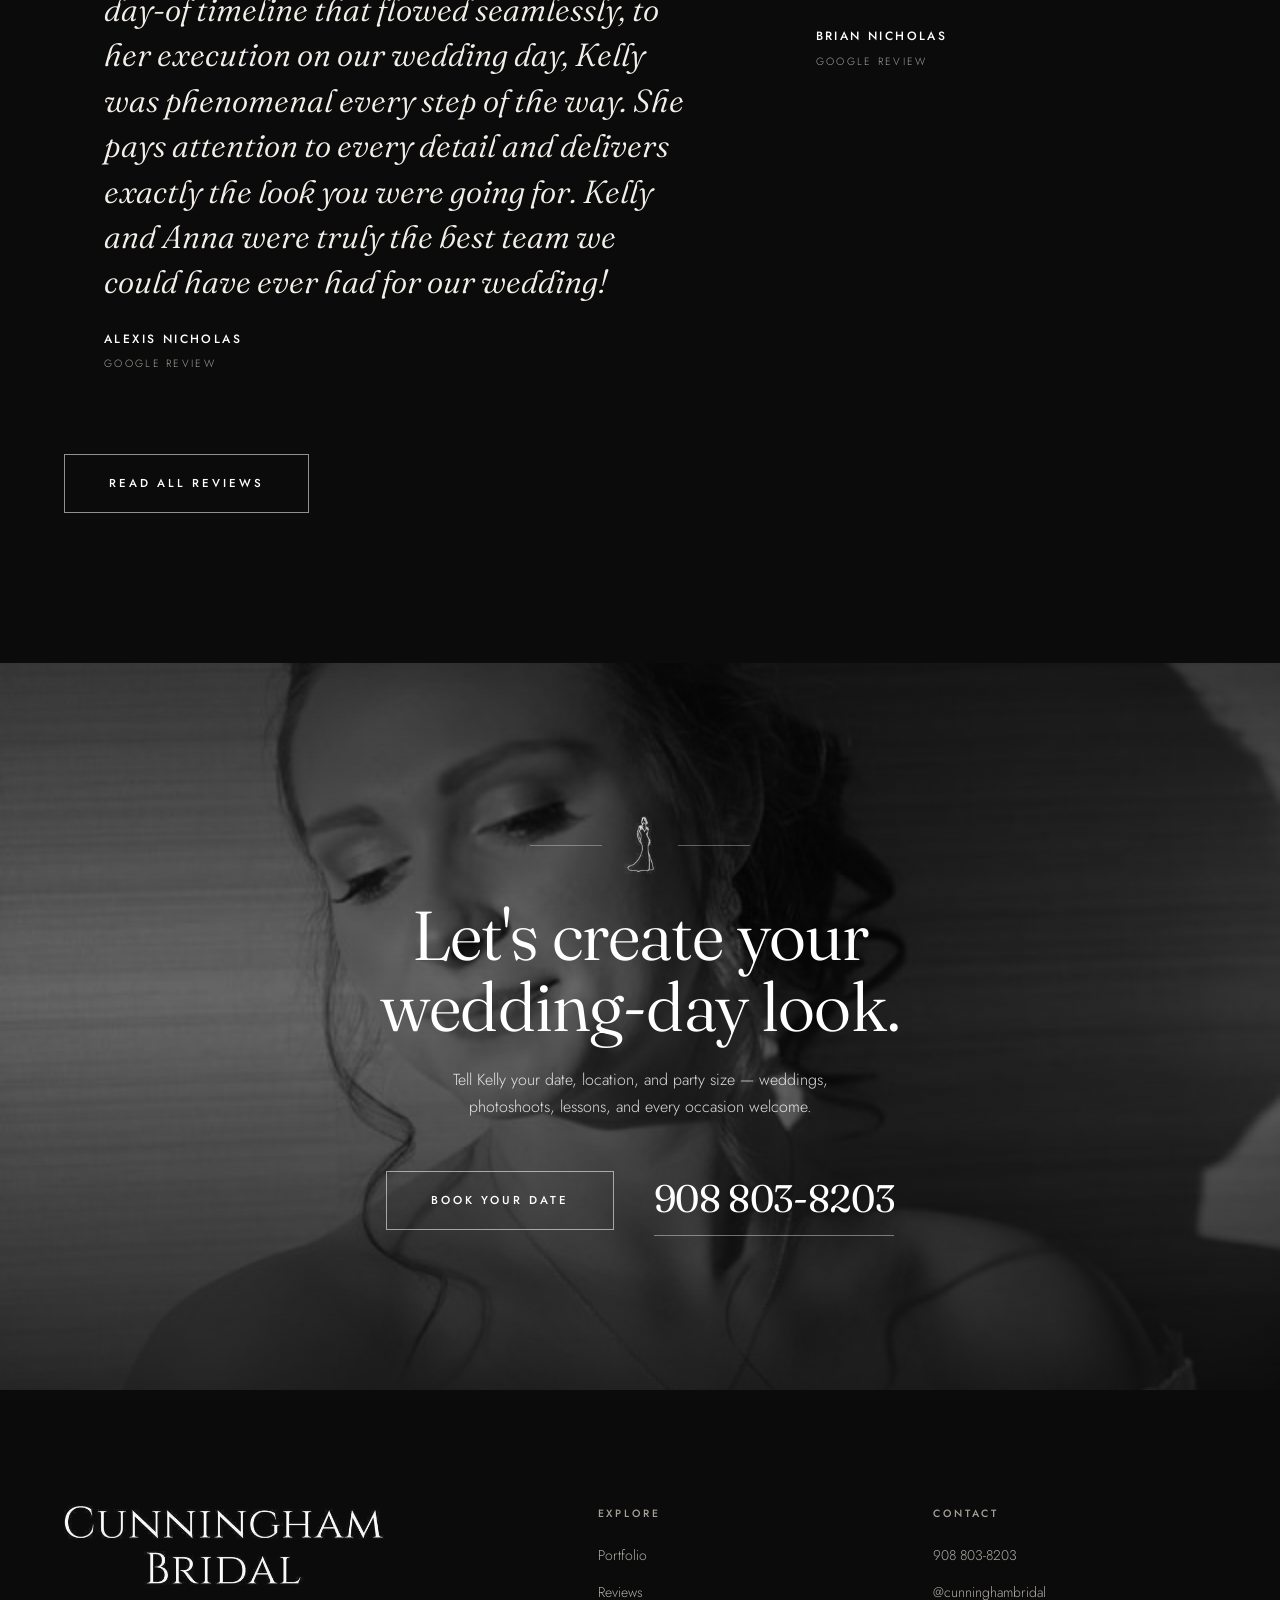
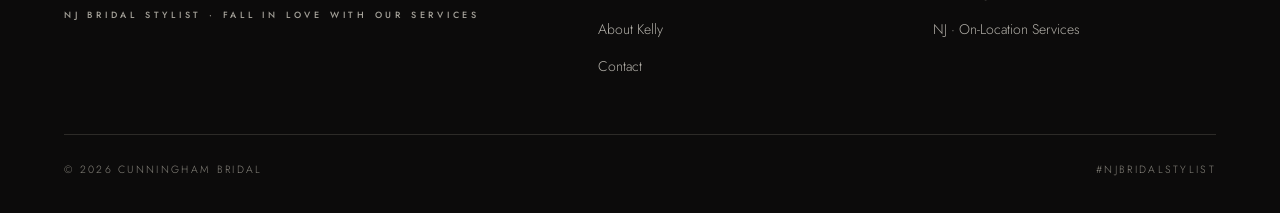
==== commit 765a62b1: "Elevation pass: black & white editorial folio (fixes Kelly's "too basic") Kelly's feedback was that " ====
--- a/index.html
+++ b/index.html
@@ -1,108 +1,122 @@
-<!DOCTYPE html><html lang="en"><head><meta charset="utf-8"><meta name="viewport" content="width=device-width,initial-scale=1"><title>Cunningham Bridal — NJ On-Location Bridal Hair & Makeup</title><meta name="description" content="On-location bridal hair and makeup with Kelly Cunningham. Thirteen years making brides feel radiant and unmistakably themselves across New Jersey. Book your date — 908 803-8203."><link rel="stylesheet" href="site.css"><script src="site.js" defer></script></head><body>
+<!DOCTYPE html><html lang="en"><head><meta charset="utf-8"><meta name="viewport" content="width=device-width,initial-scale=1"><title>Cunningham Bridal — NJ On-Location Bridal Hair & Makeup</title><meta name="description" content="On-location bridal hair and makeup with Kelly Cunningham. Thirteen years making brides feel radiant and unmistakably themselves across New Jersey. Book your date — 908 803-8203."><link rel="icon" type="image/svg+xml" href="assets/favicon.svg"><link rel="stylesheet" href="site.css"><script src="site.js" defer></script></head><body>
 
-<header class="top on-hero"><div class="wrap">
-<a class="brand" href="index.html">Cunningham Bridal<small>NJ BRIDAL STYLIST</small></a>
+<header class="top"><div class="wrap">
+<a class="brand" href="index.html"><img src="assets/logo-word-white.png" alt="Cunningham Bridal"></a>
 <button class="nav-toggle" aria-label="Menu"><span></span><span></span><span></span></button>
 <nav class="nav"><a href="index.html" aria-current="page">Home</a><a href="portfolio.html">Portfolio</a><a href="reviews.html">Reviews</a><a href="about.html">About</a><a href="contact.html">Contact</a></nav>
 </div></header>
 
 <!-- HERO -->
 <section class="hero">
-<div class="hero-img"><img src="assets/photo-couple.jpg" alt="Bride and groom on their wedding day"></div>
-<div class="wrap">
-<div class="mono reveal in">CB</div>
-<h1 class="display reveal in d1">Beautifully <em>you.</em></h1>
-<p class="lede reveal in d2">On-location bridal hair &amp; makeup with Kelly Cunningham — thirteen years making brides and their people feel radiant, relaxed, and unmistakably themselves.</p>
-<div class="actions reveal in d3"><a class="btn on-dark" href="contact.html">Book your date</a><a class="ulink" href="portfolio.html" style="color:#f6f1e8">View the portfolio</a></div>
+<div class="hero-media"><img src="assets/photo-couple.jpg" alt="Bride and groom on their wedding day"></div>
+<div class="hero-grid wrap">
+<p class="hero-meta reveal in">New Jersey · On-Location · Thirteen Years</p>
+<h1 class="nameplate reveal in d1">Beautifully <em>you.</em></h1>
+<p class="hero-lede reveal in d2">On-location bridal hair &amp; makeup with Kelly Cunningham — thirteen years making brides and their people feel radiant, relaxed, and unmistakably themselves.</p>
+<div class="hero-cta reveal in d3"><a class="btn on-dark" href="contact.html">Book your date</a><a class="ulink" href="portfolio.html">View the portfolio</a></div>
 </div>
+<div class="hero-rail">Bridal Hair &amp; Makeup</div>
 <div class="scroll-cue">Scroll</div>
 </section>
 
-<!-- MARQUEE -->
+<!-- BRANDMARK + AUTHORITY -->
+<section class="brandmark">
+<img class="brandmark-logo reveal" src="assets/logo-white.png" alt="Cunningham Bridal — Fall in love with our services">
+<p class="authority-line reveal d1"><span>Thirteen years</span><i>◇</i><span>Hundreds of brides</span><i>◇</i><span>New Jersey, on-location</span></p>
+</section>
 <div class="marquee"><div class="track">
 <span>Bridal Hair</span><span>Bridal Makeup</span><span>Photoshoots</span><span>Makeup Lessons</span><span>Headshots</span><span>Airbrush</span>
 <span>Bridal Hair</span><span>Bridal Makeup</span><span>Photoshoots</span><span>Makeup Lessons</span><span>Headshots</span><span>Airbrush</span>
 </div></div>
 
-<!-- INTRO STATEMENT -->
-<section class="section tight center"><div class="wrap reveal" style="max-width:820px">
-<div class="orn"><i>◇</i></div>
+<!-- INTRO STATEMENT (full-bleed editorial, colour accent) -->
+<section class="feature color">
+<div class="feature-media"><img src="assets/photo-photoshoot.jpg" alt="Editorial bridal look in a sequin gown"></div>
+<div class="wrap"><div class="panel-inner reveal">
+<div class="rule-gown"><span class="r"></span><img class="gown" src="assets/gown-white.png" alt=""><span class="r"></span></div>
 <p class="serif-quote">Your wedding day, <em>beautifully you</em> — a look that feels effortless and unmistakably your own.</p>
-<p class="lede" style="margin-top:30px">From the first trial to the last touch-up, every look is built around you: your features, your style, and exactly how you want to feel walking down the aisle.</p>
-</div></section>
+<p class="lede">From the first trial to the last touch-up, every look is built around you: your features, your style, and exactly how you want to feel walking down the aisle.</p>
+</div></div>
+</section>
 
-<!-- SERVICES (editorial numbered) -->
-<section class="section bone"><div class="wrap">
-<div class="reveal" style="max-width:640px;margin-bottom:clamp(30px,4vw,56px)"><p class="eyebrow">Services</p><h2 class="h2">Every occasion, <em>every face.</em></h2></div>
-<div>
-<div class="svc reveal"><span class="no">01</span><span class="name">Bridal Hair</span><span class="desc">Timeless styles built to hold from first look to last dance.</span></div>
-<div class="svc reveal"><span class="no">02</span><span class="name">Bridal Makeup</span><span class="desc">Soft, luminous, and photograph-ready. Airbrush available.</span></div>
-<div class="svc reveal"><span class="no">03</span><span class="name">Photoshoots</span><span class="desc">Editorial and personal looks made for the camera.</span></div>
-<div class="svc reveal"><span class="no">04</span><span class="name">Makeup Lessons</span><span class="desc">One-on-one or group — learn her techniques yourself.</span></div>
-<div class="svc reveal"><span class="no">05</span><span class="name">Headshots</span><span class="desc">Polished, natural, and camera-ready in minutes.</span></div>
+<!-- SERVICES (edge-to-edge asymmetric split) -->
+<section class="spread bone">
+<div class="media"><img src="assets/photo-bridal-hair.jpg" alt="Bridal hair styled at the mirror"></div>
+<div class="panel"><div class="panel-inner reveal">
+<p class="eyebrow">Services</p>
+<h2 class="h2">Every occasion, <em>every face.</em></h2>
+<div class="svc-list">
+<div class="svc"><span class="no">01</span><span class="name">Bridal Hair</span><span class="desc">Timeless styles built to hold from first look to last dance.</span></div>
+<div class="svc"><span class="no">02</span><span class="name">Bridal Makeup</span><span class="desc">Soft, luminous, and photograph-ready. Airbrush available.</span></div>
+<div class="svc"><span class="no">03</span><span class="name">Photoshoots</span><span class="desc">Editorial and personal looks made for the camera.</span></div>
+<div class="svc"><span class="no">04</span><span class="name">Makeup Lessons</span><span class="desc">One-on-one or group — learn her techniques yourself.</span></div>
+<div class="svc"><span class="no">05</span><span class="name">Headshots</span><span class="desc">Polished, natural, and camera-ready in minutes.</span></div>
 </div>
-</div></section>
+</div></div>
+</section>
 
-<!-- PORTFOLIO gallery (parallax + lightbox) -->
+<!-- SIGNATURE PORTFOLIO STRIP -->
 <section class="section"><div class="wrap">
-<div class="reveal" style="display:flex;justify-content:space-between;align-items:flex-end;gap:24px;flex-wrap:wrap;margin-bottom:clamp(30px,4vw,54px)">
+<div class="head-row reveal">
 <div><p class="eyebrow">Portfolio</p><h2 class="h2">A few of <em>her looks.</em></h2></div>
 <a class="ulink" href="portfolio.html">See the full gallery</a>
 </div>
-<div class="gallery">
-<figure class="gcell g-tall reveal" data-parallax="0.06"><img src="assets/photo-photoshoot.jpg" alt="Editorial bridal look in a sequin gown"></figure>
-<figure class="gcell g-wide reveal d1"><img src="assets/photo-couple.jpg" alt="Bride and groom on their wedding day"></figure>
-<figure class="gcell g-2 reveal d2"><img src="assets/photo-bridal-hair.jpg" alt="Bridal hair styled at the mirror"></figure>
-<figure class="gcell g-2 reveal d2"><img src="assets/photo-bridal-makeup.jpg" alt="Bride with soft glam makeup"></figure>
 </div>
-</div></section>
+<div class="filmstrip" data-strip>
+<figure class="frame tall"><img src="assets/photo-photoshoot.jpg" alt="Editorial bridal look in a sequin gown"></figure>
+<figure class="frame mid"><img src="assets/photo-bridal-makeup.jpg" alt="Bride with soft glam makeup"></figure>
+<figure class="frame wide"><img src="assets/photo-couple.jpg" alt="Bride and groom on their wedding day"></figure>
+<figure class="frame tall"><img src="assets/photo-bridal-hair.jpg" alt="Bridal hair styled at the mirror"></figure>
+<figure class="frame mid"><img src="assets/photo-makeup-session.jpg" alt="Kelly Cunningham applying a client's makeup on location"></figure>
+<figure class="frame wide"><img src="assets/kelly-portrait.jpg" alt="Kelly Cunningham, editorial portrait"></figure>
+</div>
+<div class="strip-note">Drag to explore</div>
+</section>
 
-<!-- ABOUT (overlap split) -->
-<section class="section bone"><div class="wrap split">
-<div class="fig reveal">
-<img class="arch shadow" src="assets/photo-makeup-session.jpg" alt="Kelly Cunningham applying a client's makeup" data-parallax="0.05">
-<div class="cap">“Two friends catching up.”</div>
-</div>
-<div class="reveal d1">
+<!-- ABOUT PREVIEW (flip split) -->
+<section class="spread flip dark">
+<div class="media"><img src="assets/kelly-portrait.jpg" alt="Kelly Cunningham"><div class="cap">“Two friends catching up.”</div></div>
+<div class="panel"><div class="panel-inner reveal">
 <p class="eyebrow">Meet Kelly</p>
 <h2 class="h2">Thirteen years, and still <em>obsessed</em> with the details.</h2>
 <p class="body" style="margin-top:26px">As a young girl, Kelly would spend hours turning herself into the latest cover girl — and she never stopped. Thirteen years later she's the go-to for brides across New Jersey, known for looks that feel effortless and time with her that feels like two friends catching up.</p>
 <div style="margin-top:38px"><a class="ulink" href="about.html">More about Kelly</a></div>
+</div></div>
+</section>
+
+<!-- REVIEWS (editorial) -->
+<section class="section dark"><div class="wrap">
+<div class="head-row reveal">
+<div><p class="eyebrow">Kind words</p><h2 class="h2">Loved by <em>her brides.</em></h2></div>
+<a class="ulink" href="reviews.html" style="opacity:.75">★★★★★ &nbsp;Google</a>
 </div>
-</div></section>
-
-<!-- REVIEWS (dark) -->
-<section class="section dark"><div class="wrap">
-<div class="reveal center" style="margin-bottom:clamp(36px,4vw,58px)"><div class="orn"><i>◇</i></div><p class="eyebrow">Kind words</p><h2 class="h2">Loved by <em>her brides.</em></h2></div>
-<div class="reviews">
-<figure class="review reveal">
+<div class="reviews-editorial">
+<figure class="review lead reveal">
+<span class="qmark">“</span>
 <div class="stars" aria-label="5 out of 5 stars">★★★★★</div>
-<blockquote class="review-text">“Kelly was incredible to work with! From our hair and makeup trial, to creating a day-of timeline that flowed seamlessly, to her execution on our wedding day, Kelly was phenomenal every step of the way. She pays attention to every detail and delivers exactly the look you were going for. Kelly and Anna were truly the best team we could have ever had for our wedding!”</blockquote>
+<blockquote class="review-text">Kelly was incredible to work with! From our hair and makeup trial, to creating a day-of timeline that flowed seamlessly, to her execution on our wedding day, Kelly was phenomenal every step of the way. She pays attention to every detail and delivers exactly the look you were going for. Kelly and Anna were truly the best team we could have ever had for our wedding!</blockquote>
 <figcaption class="review-by"><div class="review-name">Alexis Nicholas</div><p class="review-src">Google Review</p></figcaption>
 </figure>
 <figure class="review reveal d1">
 <div class="stars" aria-label="5 out of 5 stars">★★★★★</div>
-<blockquote class="review-text">“Kelly did such an amazing job on my wife's hair and makeup for our wedding. Her ability to highlight her best features and make her even more stunning blew me away. Kelly is who you need to look your best on your special day.”</blockquote>
+<blockquote class="review-text">Kelly did such an amazing job on my wife's hair and makeup for our wedding. Her ability to highlight her best features and make her even more stunning blew me away. Kelly is who you need to look your best on your special day.</blockquote>
 <figcaption class="review-by"><div class="review-name">Brian Nicholas</div><p class="review-src">Google Review</p></figcaption>
 </figure>
 </div>
-<div class="reveal center" style="margin-top:clamp(36px,4vw,54px)"><a class="btn on-dark" href="reviews.html">Read all reviews</a></div>
+<div class="reveal" style="margin-top:clamp(40px,5vw,64px)"><a class="btn on-dark" href="reviews.html">Read all reviews</a></div>
 </div></section>
 
-<!-- CTA with image -->
-<section class="section cta"><div class="bgimg"><img src="assets/photo-bridal-makeup.jpg" alt=""></div><div class="wrap reveal">
-<div class="orn"><i>◇</i></div>
-<h2 class="h2" style="max-width:18ch;margin:0 auto;color:#fbf6ee">Let's create your wedding-day look.</h2>
-<p class="lede" style="margin:26px auto 42px">Tell Kelly your date, location, and party size — weddings, photoshoots, lessons, and every occasion welcome.</p>
-<div style="display:flex;gap:32px;align-items:center;justify-content:center;flex-wrap:wrap">
-<a class="btn on-dark" href="contact.html">Book your date</a>
-<a class="tel" href="tel:+19088038203">908 803-8203</a>
-</div>
+<!-- CTA -->
+<section class="cta"><div class="bgimg"><img src="assets/photo-bridal-makeup.jpg" alt=""></div><div class="wrap reveal">
+<div class="rule-gown center"><span class="r"></span><img class="gown" src="assets/gown-white.png" alt=""><span class="r"></span></div>
+<h2 class="h2" style="max-width:18ch;margin:26px auto 0">Let's create your wedding-day look.</h2>
+<p class="lede" style="margin:26px auto 0;text-align:center">Tell Kelly your date, location, and party size — weddings, photoshoots, lessons, and every occasion welcome.</p>
+<div class="cta-row"><a class="btn on-dark" href="contact.html">Book your date</a><a class="tel" href="tel:+19088038203">908 803-8203</a></div>
 </div></section>
 
 <footer class="foot"><div class="wrap">
 <div class="grid">
-<div><p class="brand">Cunningham Bridal<small>NJ BRIDAL STYLIST</small></p><p class="tagline">Fall in love with our services.</p></div>
+<div><img class="foot-logo" src="assets/logo-word-white.png" alt="Cunningham Bridal"><span class="stylist">NJ Bridal Stylist · Fall in love with our services</span></div>
 <div><h4>Explore</h4><ul><li><a href="portfolio.html">Portfolio</a></li><li><a href="reviews.html">Reviews</a></li><li><a href="about.html">About Kelly</a></li><li><a href="contact.html">Contact</a></li></ul></div>
 <div><h4>Contact</h4><ul><li><a href="tel:+19088038203">908 803-8203</a></li><li><a href="https://www.instagram.com/cunninghambridal" target="_blank" rel="noopener">@cunninghambridal</a></li><li>NJ · On-Location Services</li></ul></div>
 </div>
--- a/site.css
+++ b/site.css
@@ -1,218 +1,347 @@
-@import url('https://fonts.googleapis.com/css2?family=Cormorant+Garamond:ital,wght@0,400;0,500;0,600;1,400;1,500&family=Jost:wght@300;400;500&display=swap');
-
+@import url('https://fonts.googleapis.com/css2?family=Fraunces:ital,opsz,wght@0,9..144,300..600;1,9..144,400..600&family=Jost:wght@300;400;500&display=swap');
+
+/* =========================================================
+   Cunningham Bridal — black & white editorial folio
+   True black · crisp white · greys.  Elegant, with wit.
+   Display: Fraunces (high-contrast serif, echoes the logo)
+   UI/body: Jost.  Brand mark: the real logo art.
+   ========================================================= */
 :root{
-  --bg:#f4eee3;        /* warm ivory */
-  --bg2:#ece2d2;       /* bone */
-  --ink:#201c17;       /* espresso ink */
-  --soft:#6d6357;      /* muted body */
-  --line:#ddceb8;      /* warm hairline */
-  --gold:#a9854f;      /* champagne gold */
-  --gold-2:#c2a06a;    /* light gold (on dark) */
-  --dark:#1b1813;      /* espresso dark */
-  --dark2:#241f19;
-  --cream:#fbf7ef;
-  --serif:'Cormorant Garamond',Georgia,serif;
+  --white:#ffffff;
+  --paper:#f4f3f1;      /* soft light-grey alt bg */
+  --paper-2:#e9e7e3;    /* deeper light grey */
+  --black:#0c0b0b;      /* true black anchor */
+  --black-2:#171614;    /* raised dark panel */
+  --ink:#161512;        /* headlines / strong text on light */
+  --soft:#5e5c57;       /* muted body on light */
+  --soft-d:#b1aea7;     /* muted body on dark */
+  --mute:#8a877f;       /* eyebrow/label grey (light) */
+  --mute-d:#a4a199;     /* eyebrow/label grey (dark) */
+  --line:#dcdad4;       /* hairline (light) */
+  --line-d:#2d2b28;     /* hairline (dark) */
+  --serif:'Fraunces',Georgia,'Times New Roman',serif;
   --sans:'Jost','Helvetica Neue',Arial,sans-serif;
-  --max:1280px;
+  --max:1320px;
+  --pad:clamp(22px,5vw,68px);
 }
 *{box-sizing:border-box}
 html{scroll-behavior:smooth}
-body{margin:0;font-family:var(--sans);font-weight:300;background:var(--bg);color:var(--ink);line-height:1.7;-webkit-font-smoothing:antialiased;overflow-x:hidden}
+body{margin:0;font-family:var(--sans);font-weight:300;background:var(--white);color:var(--ink);
+  line-height:1.72;font-optical-sizing:auto;-webkit-font-smoothing:antialiased;overflow-x:hidden}
 img{display:block;max-width:100%}
-a{color:inherit;text-decoration:none;transition:color .3s,opacity .3s}
-.wrap{max-width:var(--max);margin:0 auto;padding:0 clamp(24px,5vw,64px)}
-/* subtle paper grain over everything */
-body::after{content:"";position:fixed;inset:0;z-index:2;pointer-events:none;opacity:.05;mix-blend-mode:multiply;
-  background-image:url("data:image/svg+xml;utf8,<svg xmlns='http://www.w3.org/2000/svg' width='160' height='160'><filter id='n'><feTurbulence type='fractalNoise' baseFrequency='0.85' numOctaves='2'/></filter><rect width='100%25' height='100%25' filter='url(%23n)'/></svg>")}
+a{color:inherit;text-decoration:none;transition:color .3s,opacity .3s,border-color .3s}
+.wrap{max-width:var(--max);margin:0 auto;padding:0 var(--pad)}
 
 /* ---------- type ---------- */
-.eyebrow{font-family:var(--sans);font-size:12px;font-weight:400;letter-spacing:.4em;text-transform:uppercase;color:var(--gold);margin:0 0 28px;display:flex;align-items:center;gap:14px}
-.eyebrow::before{content:"";width:34px;height:1px;background:var(--gold);display:inline-block}
+.eyebrow{font-family:var(--sans);font-size:11.5px;font-weight:500;letter-spacing:.44em;text-transform:uppercase;
+  color:var(--mute);margin:0 0 26px;display:inline-flex;align-items:center;gap:15px}
+.eyebrow::before{content:"";width:38px;height:1px;background:currentColor;display:inline-block}
 .center .eyebrow{justify-content:center}
-.display{font-family:var(--serif);font-weight:400;line-height:.98;letter-spacing:.004em;margin:0;font-size:clamp(52px,9vw,140px);text-wrap:balance}
-.display em,.h2 em,.h3 em{font-style:italic}
-.h2{font-family:var(--serif);font-weight:400;line-height:1.04;margin:0;font-size:clamp(38px,5.2vw,74px);text-wrap:balance}
-.h3{font-family:var(--serif);font-weight:400;line-height:1.12;margin:0;font-size:clamp(26px,3vw,40px)}
-.lede{font-size:clamp(16px,1.35vw,19px);color:var(--soft);margin:0;max-width:46ch;font-weight:300}
-.body{font-size:16.5px;color:var(--soft);margin:0;max-width:54ch}
-.serif-quote{font-family:var(--serif);font-style:italic;font-weight:400;font-size:clamp(30px,4.6vw,62px);line-height:1.24;margin:0;text-wrap:balance}
-
-/* ---------- buttons / links ---------- */
-.btn{position:relative;display:inline-block;font-family:var(--sans);font-size:12px;font-weight:400;letter-spacing:.26em;text-transform:uppercase;padding:18px 46px;border:1px solid var(--ink);color:var(--ink);background:transparent;cursor:pointer;overflow:hidden;z-index:0}
-.btn::before{content:"";position:absolute;inset:0;background:var(--ink);transform:translateY(101%);transition:transform .4s cubic-bezier(.7,0,.2,1);z-index:-1}
-.btn:hover{color:var(--bg)}
+.display,.h2,.h3{font-family:var(--serif);font-weight:340;text-wrap:balance;margin:0;color:var(--ink)}
+.display{line-height:.9;letter-spacing:-.014em;font-size:clamp(50px,10vw,150px)}
+.h2{line-height:1.02;letter-spacing:-.012em;font-size:clamp(34px,5.4vw,76px)}
+.h3{line-height:1.12;font-size:clamp(24px,3vw,40px)}
+.display em,.h2 em,.h3 em,.serif-quote em{font-style:italic;font-weight:420}
+.lede{font-size:clamp(15.5px,1.25vw,19px);color:var(--soft);margin:0;max-width:48ch;font-weight:300;line-height:1.68}
+.body{font-size:16.5px;color:var(--soft);margin:0;max-width:56ch;line-height:1.75}
+.serif-quote{font-family:var(--serif);font-style:italic;font-weight:360;font-size:clamp(28px,4.4vw,60px);
+  line-height:1.2;margin:0;letter-spacing:-.006em;text-wrap:balance;color:var(--ink)}
+
+/* ---------- buttons / links (crisp B&W inversions = the wit) ---------- */
+.btn{position:relative;display:inline-block;font-family:var(--sans);font-size:11.5px;font-weight:500;
+  letter-spacing:.26em;text-transform:uppercase;padding:19px 44px;border:1px solid var(--ink);color:var(--ink);
+  background:transparent;cursor:pointer;overflow:hidden;z-index:0}
+.btn::before{content:"";position:absolute;inset:0;background:var(--ink);transform:translateY(101%);
+  transition:transform .45s cubic-bezier(.7,0,.2,1);z-index:-1}
+.btn:hover{color:var(--white)}
 .btn:hover::before{transform:translateY(0)}
-.btn.solid{background:var(--ink);color:var(--bg);border-color:var(--ink)}
-.btn.solid::before{background:var(--gold)}
-.btn.solid:hover{color:#fff}
-.btn.on-dark{border-color:var(--bg);color:var(--bg)}
-.btn.on-dark::before{background:var(--bg)}
-.btn.on-dark:hover{color:var(--ink)}
-.ulink{position:relative;font-size:12px;letter-spacing:.22em;text-transform:uppercase;padding-bottom:5px;color:var(--ink)}
-.ulink::after{content:"";position:absolute;left:0;bottom:0;width:100%;height:1px;background:var(--gold);transform:scaleX(1);transform-origin:right;transition:transform .4s}
+.btn.solid{background:var(--ink);color:var(--white);border-color:var(--ink)}
+.btn.solid::before{background:var(--white)}
+.btn.solid:hover{color:var(--ink)}
+.btn.on-dark{border-color:rgba(255,255,255,.55);color:var(--white)}
+.btn.on-dark::before{background:var(--white)}
+.btn.on-dark:hover{color:var(--black)}
+.ulink{position:relative;font-size:11.5px;font-weight:500;letter-spacing:.22em;text-transform:uppercase;
+  padding-bottom:6px;color:inherit;white-space:nowrap}
+.ulink::after{content:"";position:absolute;left:0;bottom:0;width:100%;height:1px;background:currentColor;
+  transform:scaleX(1);transform-origin:right;transition:transform .45s}
 .ulink:hover::after{transform:scaleX(0);transform-origin:left}
-.tel{font-family:var(--serif);font-size:clamp(24px,2.6vw,36px);border-bottom:1px solid var(--line);padding-bottom:3px}
-.tel:hover{border-color:var(--gold)}
-
-/* ---------- header (transparent over hero, solid on scroll) ---------- */
-.top{position:fixed;top:0;left:0;right:0;z-index:40;transition:background .4s,box-shadow .4s,padding .4s;padding:8px 0}
-.top .wrap{display:flex;align-items:center;justify-content:space-between;height:74px;gap:20px}
-.brand{font-family:var(--serif);font-size:24px;font-weight:500;letter-spacing:.16em;text-transform:uppercase;white-space:nowrap;line-height:1}
-.brand small{display:block;font-family:var(--sans);font-size:8px;letter-spacing:.42em;color:var(--gold);text-align:center;margin-top:4px}
-.top.solid{background:rgba(244,238,227,.9);backdrop-filter:blur(12px);box-shadow:0 1px 0 var(--line);padding:0}
-.top.on-hero:not(.solid){color:#f4eee3}
-.top.on-hero:not(.solid) .brand small{color:var(--gold-2)}
-.nav{display:flex;gap:clamp(22px,3vw,44px)}
-.nav a{font-size:12px;font-weight:400;letter-spacing:.22em;text-transform:uppercase;padding:6px 0;opacity:.8;position:relative}
-.nav a::after{content:"";position:absolute;left:0;bottom:0;width:100%;height:1px;background:currentColor;transform:scaleX(0);transform-origin:left;transition:transform .35s}
+.tel{font-family:var(--serif);font-weight:380;font-size:clamp(26px,3vw,44px);border-bottom:1px solid var(--line);
+  padding-bottom:4px;letter-spacing:-.01em;white-space:nowrap}
+.tel:hover{border-color:var(--ink)}
+
+/* ---------- header ---------- */
+.top{position:fixed;top:0;left:0;right:0;z-index:40;transition:background .45s,box-shadow .45s,padding .45s;padding:12px 0;color:var(--white)}
+.top .wrap{display:flex;align-items:center;justify-content:space-between;height:66px;gap:20px}
+.brand{display:inline-block;line-height:0}
+.brand img{height:clamp(28px,4.2vw,40px);width:auto;display:block}
+.top.solid{background:var(--black);box-shadow:0 1px 0 var(--line-d);padding:4px 0}
+.nav{display:flex;gap:clamp(20px,3vw,42px)}
+.nav a{font-size:11px;font-weight:500;letter-spacing:.24em;text-transform:uppercase;padding:6px 0;opacity:.85;position:relative}
+.nav a::after{content:"";position:absolute;left:0;bottom:0;width:100%;height:1px;background:currentColor;
+  transform:scaleX(0);transform-origin:left;transition:transform .38s}
 .nav a:hover{opacity:1}.nav a:hover::after,.nav a[aria-current]::after{transform:scaleX(1)}
-.nav-toggle{display:none;width:44px;height:44px;background:transparent;border:0;cursor:pointer;flex-direction:column;align-items:center;justify-content:center;gap:5px}
-.nav-toggle span{display:block;width:26px;height:1.5px;background:currentColor;transition:transform .3s,opacity .25s}
-
-/* ---------- hero (cinematic full-screen) ---------- */
-.hero{position:relative;height:100svh;min-height:600px;display:flex;align-items:flex-end;overflow:hidden}
-.hero-img{position:absolute;inset:0;z-index:0}
-.hero-img img{width:100%;height:100%;object-fit:cover;object-position:50% 32%;animation:heroZoom 14s ease-out forwards;will-change:transform}
-@keyframes heroZoom{from{transform:scale(1.12)}to{transform:scale(1)}}
-.hero::before{content:"";position:absolute;inset:0;z-index:1;background:linear-gradient(180deg,rgba(20,17,13,.5) 0%,rgba(20,17,13,.08) 24%,rgba(20,17,13,.12) 44%,rgba(20,17,13,.5) 70%,rgba(20,17,13,.86) 100%)}
-.hero .wrap{position:relative;z-index:3;width:100%;color:#f6f1e8;padding-bottom:clamp(56px,9vh,120px);text-shadow:0 2px 40px rgba(18,15,11,.55)}
-.hero .mono{margin-bottom:26px}
-.hero .display{color:#fbf6ee}
-.hero .lede{color:rgba(246,241,232,.82);margin-top:26px}
-.hero .actions{display:flex;align-items:center;gap:30px;flex-wrap:wrap;margin-top:42px}
-.scroll-cue{position:absolute;left:50%;bottom:26px;z-index:3;transform:translateX(-50%);color:rgba(246,241,232,.7);font-size:10px;letter-spacing:.34em;text-transform:uppercase;display:flex;flex-direction:column;align-items:center;gap:12px}
-.scroll-cue::after{content:"";width:1px;height:46px;background:rgba(246,241,232,.5);animation:cue 2s ease-in-out infinite}
-@keyframes cue{0%,100%{transform:scaleY(.4);transform-origin:top;opacity:.4}50%{transform:scaleY(1);opacity:1}}
-
-/* monogram crest */
-.mono{font-family:var(--serif);font-weight:500;font-size:22px;letter-spacing:.04em;width:66px;height:66px;border:1px solid currentColor;border-radius:50%;display:grid;place-items:center;opacity:.9}
-
-/* short page-hero (sub-pages) */
-.hero.short{height:clamp(440px,62vh,640px);min-height:0;align-items:center}
-.hero.short .wrap{padding-bottom:0;text-align:center;max-width:840px;margin:0 auto}
-.hero.short .eyebrow{justify-content:center}
-.hero.short .display{margin:0 auto;font-size:clamp(46px,7vw,104px)}
-.hero.short .lede{margin:22px auto 0}
-.hero.short .mono{margin:0 auto 24px}
-
-/* ---------- marquee ticker ---------- */
-.marquee{background:var(--dark);color:var(--bg);overflow:hidden;padding:22px 0;border-top:1px solid var(--dark2)}
-.marquee .track{display:flex;gap:56px;width:max-content;animation:scrollX 26s linear infinite;font-family:var(--serif);font-style:italic;font-size:clamp(22px,2.4vw,32px);white-space:nowrap;color:#e8ddc9}
-.marquee .track span{display:flex;align-items:center;gap:56px}
-.marquee .track span::after{content:"◇";color:var(--gold-2);font-size:12px;font-style:normal}
-@keyframes scrollX{to{transform:translateX(-50%)}}
+.nav-toggle{display:none;width:46px;height:46px;background:transparent;border:0;cursor:pointer;
+  flex-direction:column;align-items:center;justify-content:center;gap:6px;color:inherit}
+.nav-toggle span{display:block;width:27px;height:1.5px;background:currentColor;transition:transform .3s,opacity .25s}
+
+/* ---------- gown divider (ownable motif from the logo) ---------- */
+.rule-gown{display:flex;align-items:center;gap:clamp(14px,2.4vw,22px);width:fit-content;color:var(--line)}
+.rule-gown.center{margin-left:auto;margin-right:auto}
+.rule-gown .r{height:1px;width:clamp(42px,7vw,72px);background:currentColor}
+.rule-gown .gown{height:clamp(40px,5.4vw,58px);width:auto;opacity:.92}
+.section.dark .rule-gown,.feature .rule-gown,.cta .rule-gown,.brandmark .rule-gown,.subhero .rule-gown{color:rgba(255,255,255,.32)}
+
+/* ---------- photos: grayscale system, colour on hover, colour in lightbox ---------- */
+.hero-media img,.subhero .sh-media img,.spread .media img,.frame img,.gcell img,.cta .bgimg img,.feature-media img{
+  filter:grayscale(1) contrast(1.03)}
+.hero-media img,.subhero .sh-media img,.cta .bgimg img{transition:filter .7s ease,transform 1s ease}
+.spread .media img,.frame img,.gcell img{transition:filter .7s cubic-bezier(.2,.7,.2,1),transform 1.1s cubic-bezier(.2,.7,.2,1)}
+.spread .media:hover img,.frame:hover img,.gcell:hover img{filter:grayscale(0) contrast(1)}
+.color img,.feature.color .feature-media img,.spread.color .media img{filter:none!important}
+.lightbox img{filter:none}
+
+/* ---------- HERO (home) ---------- */
+.hero{position:relative;min-height:100svh;display:flex;align-items:flex-end;overflow:hidden;background:var(--black)}
+.hero-media{position:absolute;inset:0;z-index:0}
+.hero-media img{width:100%;height:100%;object-fit:cover;object-position:52% 28%;animation:heroZoom 16s ease-out forwards;will-change:transform}
+@keyframes heroZoom{from{transform:scale(1.1)}to{transform:scale(1)}}
+.hero::before{content:"";position:absolute;inset:0;z-index:1;background:
+  linear-gradient(115deg,rgba(6,6,6,.78) 0%,rgba(6,6,6,.34) 42%,rgba(6,6,6,.06) 68%,rgba(6,6,6,.3) 100%),
+  linear-gradient(0deg,rgba(6,6,6,.9) 0%,rgba(6,6,6,.12) 44%,rgba(6,6,6,.24) 100%)}
+.hero-grid{position:relative;z-index:3;width:100%;color:var(--white);padding-bottom:clamp(60px,10vh,128px);padding-top:130px}
+.hero-meta{font-size:11px;font-weight:500;letter-spacing:.42em;text-transform:uppercase;color:var(--white);
+  margin:0 0 clamp(20px,4vh,38px);display:flex;align-items:center;gap:16px;flex-wrap:wrap;opacity:.9}
+.hero-meta::before{content:"";width:40px;height:1px;background:currentColor}
+.nameplate{font-family:var(--serif);font-weight:330;line-height:.86;letter-spacing:-.022em;margin:0;
+  font-size:clamp(58px,13vw,182px);color:var(--white)}
+.nameplate em{font-style:italic;font-weight:360}
+.hero-lede{color:rgba(255,255,255,.9);margin:clamp(24px,3.4vh,36px) 0 0;max-width:40ch;
+  font-size:clamp(16px,1.4vw,20px);line-height:1.7;font-weight:300}
+.hero-cta{display:flex;align-items:center;gap:clamp(22px,3vw,38px);flex-wrap:wrap;margin-top:clamp(30px,4.4vh,46px)}
+.hero-rail{position:absolute;right:clamp(18px,3vw,42px);top:50%;z-index:3;transform:translateY(-50%) rotate(90deg);
+  transform-origin:right center;font-size:10.5px;font-weight:500;letter-spacing:.5em;text-transform:uppercase;
+  color:rgba(255,255,255,.55);white-space:nowrap}
+.scroll-cue{position:absolute;left:50%;bottom:22px;z-index:3;transform:translateX(-50%);color:rgba(255,255,255,.6);
+  font-size:9.5px;letter-spacing:.36em;text-transform:uppercase;display:flex;flex-direction:column;align-items:center;gap:12px}
+.scroll-cue::after{content:"";width:1px;height:46px;background:rgba(255,255,255,.45);animation:cue 2.2s ease-in-out infinite}
+@keyframes cue{0%,100%{transform:scaleY(.35);transform-origin:top;opacity:.35}50%{transform:scaleY(1);opacity:1}}
+
+/* ---------- sub-page hero (editorial split) ---------- */
+.subhero{position:relative;min-height:clamp(560px,86vh,880px);display:grid;grid-template-columns:1.06fr .94fr;
+  background:var(--black);color:var(--white);overflow:hidden}
+.subhero.flip{grid-template-columns:.94fr 1.06fr}
+.subhero .sh-media{position:relative;overflow:hidden}
+.subhero.flip .sh-media{order:2}
+.subhero .sh-media img{width:100%;height:100%;object-fit:cover;animation:heroZoom 16s ease-out forwards}
+.subhero .sh-media::after{content:"";position:absolute;inset:0;background:linear-gradient(90deg,rgba(6,6,6,.55),transparent 42%)}
+.subhero.flip .sh-media::after{background:linear-gradient(270deg,rgba(6,6,6,.55),transparent 42%)}
+.subhero .sh-panel{display:flex;flex-direction:column;justify-content:center;padding:clamp(80px,9vw,120px) clamp(40px,6vw,92px) clamp(48px,6vw,80px)}
+.subhero .eyebrow{color:var(--white);opacity:.9}
+.subhero .display{color:var(--white);font-size:clamp(46px,7.4vw,124px)}
+.subhero .lede{color:rgba(255,255,255,.82);margin-top:26px}
+.subhero .sh-stars{color:var(--white);letter-spacing:.34em;font-size:17px;margin-top:22px}
 
 /* ---------- sections ---------- */
-.section{position:relative;padding:clamp(88px,12vw,168px) 0}
-.section.tight{padding:clamp(58px,8vw,104px) 0}
-.section.bone{background:var(--bg2)}
-.section.dark{background:var(--dark);color:var(--bg)}
-.section.dark .eyebrow{color:var(--gold-2)}.section.dark .eyebrow::before{background:var(--gold-2)}
-.section.dark .lede,.section.dark .body{color:#c8bda9}
+.section{position:relative;padding:clamp(84px,11vw,158px) 0}
+.section.tight{padding:clamp(56px,8vw,104px) 0}
+.section.bone{background:var(--paper)}
+.section.dark{background:var(--black);color:var(--white)}
+.section.dark .eyebrow{color:var(--mute-d)}
+.section.dark .display,.section.dark .h2,.section.dark .h3,.section.dark .serif-quote{color:var(--white)}
+.section.dark .lede,.section.dark .body{color:var(--soft-d)}
 .center{text-align:center}
 .center .lede,.center .body{margin-left:auto;margin-right:auto}
-.snum{font-family:var(--serif);font-size:clamp(15px,1vw,16px);color:var(--gold);letter-spacing:.08em}
-.arch{border-top-left-radius:clamp(140px,44%,300px);border-top-right-radius:clamp(140px,44%,300px)}
-.shadow{box-shadow:0 40px 70px -40px rgba(32,28,23,.5)}
-
-/* ---------- editorial numbered services ---------- */
-.svc{border-top:1px solid var(--line);padding:clamp(26px,3vw,42px) 0;display:grid;grid-template-columns:auto 1fr auto;gap:clamp(20px,4vw,60px);align-items:center;transition:padding-left .4s;position:relative}
-.svc:last-child{border-bottom:1px solid var(--line)}
-.svc .no{font-family:var(--serif);font-size:clamp(24px,2vw,30px);color:var(--gold);width:2.4em}
-.svc .name{font-family:var(--serif);font-size:clamp(30px,4vw,56px);line-height:1;transition:transform .4s}
-.svc .desc{font-size:14px;color:var(--soft);max-width:32ch;text-align:right;justify-self:end}
-.svc:hover .name{transform:translateX(14px);color:var(--gold)}
-
-/* ---------- overlap split (about) ---------- */
-.split{display:grid;grid-template-columns:1.05fr .95fr;gap:clamp(36px,6vw,90px);align-items:center}
-.split .fig{position:relative}
-.split .fig img{width:100%;height:clamp(460px,58vw,720px);object-fit:cover}
-.split .fig .cap{position:absolute;right:-22px;bottom:34px;background:var(--bg);padding:20px 26px;max-width:210px;font-family:var(--serif);font-style:italic;font-size:19px;line-height:1.3;box-shadow:0 30px 50px -30px rgba(32,28,23,.4)}
-.section.dark .split .fig .cap{background:var(--dark2);color:var(--bg)}
-
-/* ---------- editorial gallery + lightbox ---------- */
-.gallery{display:grid;grid-template-columns:repeat(12,1fr);gap:clamp(14px,1.6vw,24px);grid-auto-flow:dense}
-.gcell{overflow:hidden;position:relative;cursor:pointer}
-.gcell img{width:100%;height:100%;object-fit:cover;transition:transform 1.1s cubic-bezier(.2,.7,.2,1)}
-.gcell:hover img{transform:scale(1.06)}
-.gcell::after{content:"View";position:absolute;inset:0;display:grid;place-items:center;color:#fbf6ee;font-size:11px;letter-spacing:.26em;text-transform:uppercase;background:rgba(27,24,19,.32);opacity:0;transition:opacity .4s}
+.head-row{display:flex;justify-content:space-between;align-items:flex-end;gap:26px;flex-wrap:wrap;margin-bottom:clamp(30px,4vw,54px)}
+
+/* ---------- BRANDMARK interstitial (the logo + authority moment) ---------- */
+.brandmark{background:var(--black);color:var(--white);text-align:center;padding:clamp(66px,9vw,120px) var(--pad);position:relative}
+.brandmark-logo{width:clamp(258px,42vw,540px);margin:0 auto}
+.authority-line{font-family:var(--serif);font-weight:330;font-size:clamp(24px,3.8vw,50px);line-height:1.16;
+  margin:clamp(34px,5vw,56px) auto 0;display:flex;align-items:center;justify-content:center;
+  gap:clamp(16px,2.6vw,38px);flex-wrap:wrap;letter-spacing:-.01em;color:var(--white)}
+.authority-line i{font-style:normal;color:var(--mute-d);font-size:.42em;transform:translateY(-.12em)}
+
+/* ---------- marquee ---------- */
+.marquee{background:var(--black-2);color:var(--white);overflow:hidden;padding:20px 0;border-top:1px solid var(--line-d);border-bottom:1px solid var(--line-d)}
+.marquee .track{display:flex;width:max-content;animation:scrollX 32s linear infinite;
+  font-family:var(--serif);font-style:italic;font-weight:400;font-size:clamp(20px,2.2vw,30px);white-space:nowrap;color:#efece6}
+.marquee .track span{display:flex;align-items:center;gap:52px;padding-right:52px}
+.marquee .track span::after{content:"◇";color:var(--mute-d);font-size:11px;font-style:normal}
+@keyframes scrollX{to{transform:translateX(-50%)}}
+
+/* ---------- SPREAD (edge-to-edge asymmetric split) ---------- */
+.spread{display:grid;grid-template-columns:1.12fr .88fr;align-items:stretch;min-height:min(90vh,880px)}
+.spread.dark{background:var(--black);color:var(--white)}
+.spread.bone{background:var(--paper)}
+.spread .media{position:relative;overflow:hidden;min-height:56vw}
+.spread .media img{width:100%;height:100%;object-fit:cover}
+.spread .panel{display:flex;flex-direction:column;justify-content:center;padding:clamp(48px,7vw,110px) clamp(40px,6vw,96px)}
+.spread .panel-inner{max-width:520px}
+.spread.flip .media{order:2}
+.spread.flip .panel{order:1}
+.spread.dark .display,.spread.dark .h2{color:var(--white)}
+.spread.dark .lede,.spread.dark .body{color:var(--soft-d)}
+.spread.dark .eyebrow{color:var(--mute-d)}
+.spread .cap{position:absolute;bottom:32px;background:var(--white);color:var(--ink);padding:20px 26px;max-width:220px;
+  font-family:var(--serif);font-style:italic;font-weight:400;font-size:20px;line-height:1.28;
+  box-shadow:0 34px 60px -34px rgba(0,0,0,.5)}
+.spread:not(.flip) .cap{right:-24px}
+.spread.flip .cap{left:-24px}
+
+/* ---------- FEATURE (full-bleed image + overlaid editorial copy) ---------- */
+.feature{position:relative;min-height:min(96vh,900px);display:flex;align-items:flex-end;overflow:hidden;background:var(--black);color:var(--white)}
+.feature-media{position:absolute;inset:0;z-index:0}
+.feature-media img{width:100%;height:100%;object-fit:cover;object-position:58% 42%}
+.feature::before{content:"";position:absolute;inset:0;z-index:1;background:
+  linear-gradient(90deg,rgba(6,6,6,.9) 0%,rgba(6,6,6,.5) 40%,rgba(6,6,6,.1) 80%),
+  linear-gradient(0deg,rgba(6,6,6,.72),transparent 46%)}
+.feature .wrap{position:relative;z-index:2;width:100%;padding-top:clamp(80px,10vw,130px);padding-bottom:clamp(70px,9vw,120px)}
+.feature .panel-inner{max-width:780px}
+.feature .rule-gown{margin-bottom:30px}
+.feature .serif-quote{color:var(--white)}
+.feature .lede{color:rgba(255,255,255,.82);margin-top:30px;max-width:52ch}
+
+/* ---------- numbered services ---------- */
+.svc-list{border-top:1px solid var(--line);margin-top:clamp(28px,4vw,44px)}
+.spread.dark .svc-list{border-color:var(--line-d)}
+.svc{border-bottom:1px solid var(--line);padding:clamp(20px,2.4vw,30px) 0;display:grid;
+  grid-template-columns:auto 1fr auto;gap:clamp(16px,3vw,40px);align-items:baseline;position:relative;transition:padding-left .4s}
+.spread.dark .svc{border-color:var(--line-d)}
+.svc .no{font-family:var(--serif);font-size:15px;font-weight:500;color:var(--mute);letter-spacing:.05em;padding-top:.4em}
+.spread.dark .svc .no{color:var(--mute-d)}
+.svc .name{font-family:var(--serif);font-weight:380;font-size:clamp(26px,3.2vw,42px);line-height:1.02;transition:transform .4s,opacity .4s}
+.svc .desc{font-size:13.5px;color:var(--soft);max-width:30ch;text-align:right;justify-self:end}
+.spread.dark .svc .desc{color:var(--soft-d)}
+.svc:hover{padding-left:14px}
+
+/* ---------- SIGNATURE filmstrip ---------- */
+.filmstrip{display:flex;gap:clamp(16px,1.8vw,26px);overflow-x:auto;overflow-y:hidden;
+  padding:0 var(--pad) 8px;scroll-snap-type:x proximity;-webkit-overflow-scrolling:touch;cursor:grab;scrollbar-width:none}
+.filmstrip::-webkit-scrollbar{display:none}
+.filmstrip.drag{cursor:grabbing;scroll-snap-type:none}
+.frame{flex:0 0 auto;position:relative;overflow:hidden;scroll-snap-align:center;background:var(--black-2)}
+.frame img{width:100%;height:100%;object-fit:cover;pointer-events:none}
+.frame.tall{width:clamp(280px,34vw,460px);height:clamp(420px,52vw,660px)}
+.frame.mid{width:clamp(300px,40vw,540px);height:clamp(360px,44vw,560px);align-self:center}
+.frame.wide{width:clamp(340px,46vw,620px);height:clamp(340px,42vw,520px);align-self:flex-end}
+.frame::after{content:"View";position:absolute;inset:0;display:grid;place-items:center;color:var(--white);
+  font-size:10.5px;letter-spacing:.28em;text-transform:uppercase;background:rgba(6,6,6,.34);opacity:0;transition:opacity .4s}
+.frame:hover::after{opacity:1}
+.strip-note{padding:clamp(18px,2.4vw,26px) var(--pad) 0;font-size:10.5px;font-weight:500;letter-spacing:.26em;text-transform:uppercase;color:var(--mute);display:flex;align-items:center;gap:12px}
+.strip-note::before{content:"";width:26px;height:1px;background:var(--ink)}
+
+/* ---------- gallery (portfolio) + lightbox ---------- */
+.gallery{display:grid;grid-template-columns:repeat(12,1fr);gap:clamp(12px,1.4vw,22px);grid-auto-flow:dense}
+.gcell{overflow:hidden;position:relative;cursor:pointer;background:var(--black-2)}
+.gcell img{width:100%;height:100%;object-fit:cover}
+.gcell::after{content:"View";position:absolute;inset:0;display:grid;place-items:center;color:var(--white);
+  font-size:10.5px;letter-spacing:.26em;text-transform:uppercase;background:rgba(6,6,6,.32);opacity:0;transition:opacity .4s}
 .gcell:hover::after{opacity:1}
-.g-tall{grid-column:span 5;grid-row:span 2;min-height:clamp(420px,52vw,640px)}
-.g-wide{grid-column:span 7;min-height:clamp(240px,28vw,340px)}
-.g-sq{grid-column:span 4;min-height:clamp(240px,26vw,320px)}
-.g-2{grid-column:span 3;min-height:clamp(240px,26vw,320px)}
-.lightbox{position:fixed;inset:0;z-index:100;background:rgba(20,17,13,.94);display:none;align-items:center;justify-content:center;padding:5vw;opacity:0;transition:opacity .35s}
+.g-tall{grid-column:span 5;grid-row:span 2;min-height:clamp(440px,54vw,680px)}
+.g-wide{grid-column:span 7;min-height:clamp(250px,30vw,360px)}
+.g-sq{grid-column:span 4;min-height:clamp(240px,27vw,340px)}
+.g-2{grid-column:span 3;min-height:clamp(230px,26vw,330px)}
+.g-full{grid-column:1/-1;min-height:clamp(320px,38vw,500px)}
+.lightbox{position:fixed;inset:0;z-index:100;background:rgba(6,6,6,.96);display:none;align-items:center;justify-content:center;padding:5vw;opacity:0;transition:opacity .35s}
 .lightbox.on{display:flex;opacity:1}
-.lightbox img{max-width:92vw;max-height:88vh;object-fit:contain;box-shadow:0 30px 80px rgba(0,0,0,.5)}
-.lightbox .x{position:absolute;top:26px;right:32px;color:#f4eee3;font-size:30px;cursor:pointer;line-height:1;font-family:var(--serif)}
-
-/* ---------- reviews ---------- */
-.reviews{display:grid;grid-template-columns:1fr 1fr;gap:clamp(22px,2.6vw,36px)}
-.review{background:var(--dark2);border:1px solid #322b22;padding:clamp(34px,3.6vw,52px);display:flex;flex-direction:column;gap:24px}
-.review .stars{color:var(--gold-2);letter-spacing:.34em;font-size:14px}
-.review-text{font-family:var(--serif);font-style:italic;font-size:clamp(20px,1.6vw,26px);line-height:1.5;margin:0;color:#efe6d6}
-.review-by{margin-top:auto;border-top:1px solid #322b22;padding-top:22px}
-.review-name{font-size:13px;letter-spacing:.18em;text-transform:uppercase;color:var(--bg)}
-.review-src{font-size:11px;letter-spacing:.2em;text-transform:uppercase;color:var(--gold-2);margin:6px 0 0}
-
-/* ---------- CTA with image ---------- */
-.cta{position:relative;overflow:hidden;color:#f6f1e8;text-align:center}
+.lightbox img{max-width:92vw;max-height:88vh;object-fit:contain;box-shadow:0 30px 90px rgba(0,0,0,.6)}
+.lightbox .x{position:absolute;top:22px;right:30px;color:var(--white);font-size:30px;cursor:pointer;line-height:1;font-family:var(--serif)}
+
+/* ---------- REVIEWS (editorial, asymmetric) ---------- */
+.reviews-editorial{display:grid;grid-template-columns:1.5fr 1fr;gap:clamp(28px,4vw,64px);align-items:start;margin-top:clamp(30px,4vw,54px)}
+.review{position:relative;display:flex;flex-direction:column;gap:20px}
+.review .qmark{font-family:var(--serif);font-style:italic;font-size:clamp(76px,10vw,148px);line-height:.6;color:var(--white);opacity:.16}
+.review .stars{color:var(--white);letter-spacing:.34em;font-size:13px}
+.review-text{font-family:var(--serif);font-style:italic;font-weight:330;line-height:1.42;margin:0;color:#f2efe9}
+.review.lead .review-text{font-size:clamp(23px,2.5vw,38px)}
+.review:not(.lead) .review-text{font-size:clamp(18px,1.5vw,23px);color:#d9d6cf}
+.review:not(.lead){padding-top:clamp(20px,3vw,54px);border-top:1px solid var(--line-d)}
+.review-by{margin-top:4px;display:flex;flex-direction:column;gap:6px}
+.review-name{font-size:12px;font-weight:500;letter-spacing:.2em;text-transform:uppercase;color:var(--white)}
+.review-src{font-size:10.5px;letter-spacing:.22em;text-transform:uppercase;color:var(--mute-d);margin:0}
+
+/* ---------- CTA (full-bleed) ---------- */
+.cta{position:relative;overflow:hidden;color:var(--white);text-align:center;background:var(--black)}
 .cta .bgimg{position:absolute;inset:0;z-index:0}
-.cta .bgimg img{width:100%;height:100%;object-fit:cover;object-position:50% 40%}
-.cta::before{content:"";position:absolute;inset:0;z-index:1;background:rgba(20,17,13,.62)}
-.cta .wrap{position:relative;z-index:2}
-.cta .lede{color:rgba(246,241,232,.82)}
-.cta .tel{color:#f6f1e8;border-color:rgba(246,241,232,.4)}
+.cta .bgimg img{width:100%;height:100%;object-fit:cover;object-position:50% 38%;animation:heroZoom 22s ease-out forwards}
+.cta::before{content:"";position:absolute;inset:0;z-index:1;background:linear-gradient(0deg,rgba(6,6,6,.84),rgba(6,6,6,.52) 55%,rgba(6,6,6,.74))}
+.cta .wrap{position:relative;z-index:2;padding:clamp(90px,12vw,160px) var(--pad)}
+.cta .h2,.cta .serif-quote{color:var(--white)}
+.cta .lede{color:rgba(255,255,255,.85)}
+.cta .tel{color:var(--white);border-color:rgba(255,255,255,.4)}
+.cta-row{display:flex;gap:clamp(24px,4vw,40px);align-items:center;justify-content:center;flex-wrap:wrap;margin-top:clamp(30px,4vw,44px)}
+
+/* ---------- contact block ---------- */
+.contact-lines{display:flex;flex-direction:column;gap:clamp(28px,3.4vw,40px);margin-top:clamp(34px,4vw,48px)}
+.contact-lines .lab{font-family:var(--sans);font-size:11px;font-weight:500;letter-spacing:.28em;text-transform:uppercase;color:var(--mute);margin:0 0 10px}
 
 /* ---------- footer ---------- */
-.foot{background:var(--dark);color:var(--bg);padding:clamp(74px,9vw,110px) 0 32px}
-.foot .grid{display:grid;grid-template-columns:1.6fr 1fr 1fr;gap:52px;padding-bottom:60px;border-bottom:1px solid #322b22}
-.foot .brand{color:var(--bg)}.foot .brand small{color:var(--gold-2)}
-.foot .tagline{font-family:var(--serif);font-style:italic;font-size:21px;color:#c8bda9;margin:18px 0 0}
-.foot h4{font-size:11px;letter-spacing:.26em;text-transform:uppercase;color:var(--gold-2);margin:0 0 20px;font-weight:400}
-.foot ul{list-style:none;margin:0;padding:0;display:flex;flex-direction:column;gap:13px;font-size:14px;color:#c8bda9}
-.foot ul a:hover{color:var(--bg)}
-.foot .bar{padding-top:28px;display:flex;justify-content:space-between;gap:14px;flex-wrap:wrap;font-size:11px;letter-spacing:.2em;text-transform:uppercase;color:#8b8070}
-
-/* ---------- ornament divider ---------- */
-.orn{display:flex;align-items:center;justify-content:center;gap:16px;margin:0 auto 30px;color:var(--gold);line-height:1;width:fit-content}
-.orn::before,.orn::after{content:"";height:1px;width:52px}
-.orn::before{background:linear-gradient(90deg,transparent,var(--gold))}.orn::after{background:linear-gradient(90deg,var(--gold),transparent)}
-.orn i{font-style:normal;font-size:11px}
-.section.dark .orn{color:var(--gold-2)}.section.dark .orn::before{background:linear-gradient(90deg,transparent,var(--gold-2))}.section.dark .orn::after{background:linear-gradient(90deg,var(--gold-2),transparent)}
+.foot{background:var(--black);color:var(--white);padding:clamp(72px,9vw,116px) 0 34px}
+.foot .grid{display:grid;grid-template-columns:1.7fr 1fr 1fr;gap:52px;padding-bottom:56px;border-bottom:1px solid var(--line-d)}
+.foot-logo{width:clamp(230px,26vw,320px);margin:0 0 22px}
+.foot .stylist{display:block;font-family:var(--sans);font-size:9px;font-weight:500;letter-spacing:.42em;color:var(--mute-d);text-transform:uppercase}
+.foot h4{font-size:10.5px;letter-spacing:.28em;text-transform:uppercase;color:var(--mute-d);margin:0 0 20px;font-weight:500}
+.foot ul{list-style:none;margin:0;padding:0;display:flex;flex-direction:column;gap:13px;font-size:14px;color:var(--soft-d)}
+.foot ul a:hover{color:var(--white)}
+.foot .bar{padding-top:26px;display:flex;justify-content:space-between;gap:14px;flex-wrap:wrap;font-size:10.5px;letter-spacing:.22em;text-transform:uppercase;color:#87847c}
 
 /* ---------- motion ---------- */
-.reveal{opacity:0;transform:translateY(34px);transition:opacity 1s cubic-bezier(.2,.7,.2,1),transform 1s cubic-bezier(.2,.7,.2,1)}
+.reveal{opacity:0;transform:translateY(30px);transition:opacity 1s cubic-bezier(.2,.7,.2,1),transform 1s cubic-bezier(.2,.7,.2,1)}
 .reveal.in{opacity:1;transform:none}
 .reveal.d1{transition-delay:.1s}.reveal.d2{transition-delay:.2s}.reveal.d3{transition-delay:.3s}
-[data-parallax]{will-change:transform}
-@media (prefers-reduced-motion:reduce){.reveal{opacity:1;transform:none;transition:none}.hero-img img{animation:none}[data-parallax]{transform:none!important}}
-
-/* ---------- responsive ---------- */
-@media (max-width:900px){
-  .split{grid-template-columns:1fr;gap:28px}
-  .split .fig .cap{right:16px;bottom:16px;font-size:16px;padding:16px 20px}
-  .reviews{grid-template-columns:1fr}
-  .g-tall,.g-wide,.g-sq,.g-2{grid-column:span 12;grid-row:auto;min-height:min(76vw,440px)}
-  .foot .grid{grid-template-columns:1fr;gap:36px}
+@media (prefers-reduced-motion:reduce){
+  .reveal{opacity:1;transform:none;transition:none}
+  .hero-media img,.subhero .sh-media img,.cta .bgimg img{animation:none}
+  .marquee .track{animation:none}.scroll-cue::after{animation:none}
+}
+
+/* =========================================================
+   RESPONSIVE — mobile is the priority
+   ========================================================= */
+@media (max-width:1000px){
+  .subhero,.subhero.flip{grid-template-columns:1fr;min-height:0}
+  .subhero .sh-media,.subhero.flip .sh-media{order:0;height:clamp(300px,46vh,440px)}
+  .subhero .sh-media::after,.subhero.flip .sh-media::after{background:linear-gradient(0deg,var(--black),transparent 72%)}
+  .subhero .sh-panel{padding:clamp(48px,8vw,72px) var(--pad) clamp(44px,7vw,64px)}
+  .reviews-editorial{grid-template-columns:1fr;gap:0}
+}
+@media (max-width:860px){
+  .spread{grid-template-columns:1fr;min-height:0}
+  .spread .media,.spread.flip .media{min-height:0;height:clamp(340px,72vw,540px);order:0}
+  .spread .panel,.spread.flip .panel{order:1;padding:clamp(40px,9vw,60px) var(--pad)}
+  .spread .panel-inner{max-width:none}
+  .spread .cap{display:none}
+  .head-row{margin-bottom:clamp(26px,6vw,40px)}
+  .foot .grid{grid-template-columns:1fr;gap:34px}
   .svc{grid-template-columns:auto 1fr}
   .svc .desc{display:none}
-  .svc:hover .name{transform:none}
+  .g-tall,.g-wide,.g-sq,.g-2,.g-full{grid-column:span 12;grid-row:auto;min-height:min(82vw,460px)}
 }
 @media (max-width:760px){
   .nav-toggle{display:flex}
-  .top .wrap{height:64px}
-  .nav{position:fixed;top:0;right:0;bottom:0;width:min(80vw,320px);flex-direction:column;justify-content:center;gap:8px;background:var(--dark);color:var(--bg);padding:40px;transform:translateX(100%);transition:transform .45s cubic-bezier(.7,0,.2,1);box-shadow:-30px 0 60px rgba(0,0,0,.3)}
+  .top .wrap{height:58px}
+  .nav{position:fixed;top:0;right:0;bottom:0;width:min(84vw,340px);flex-direction:column;justify-content:center;
+    gap:6px;background:var(--black);color:var(--white);padding:44px;transform:translateX(100%);
+    transition:transform .45s cubic-bezier(.7,0,.2,1);box-shadow:-30px 0 70px rgba(0,0,0,.5)}
   .nav.open{transform:none}
-  .nav a{font-size:15px;letter-spacing:.24em;padding:12px 0;opacity:1}
-  .nav a::after{background:var(--gold-2)}
+  .nav a{font-size:16px;letter-spacing:.24em;padding:14px 0;opacity:1}
   .nav-toggle{z-index:60}
-  .nav-toggle.open span{background:var(--bg)}
-  .nav-toggle.open span:nth-child(1){transform:translateY(6.5px) rotate(45deg)}
+  .nav-toggle.open span:nth-child(1){transform:translateY(7.5px) rotate(45deg)}
   .nav-toggle.open span:nth-child(2){opacity:0}
-  .nav-toggle.open span:nth-child(3){transform:translateY(-6.5px) rotate(-45deg)}
-  .hero{align-items:flex-end}
-  .hero-img img{object-position:52% 22%}
+  .nav-toggle.open span:nth-child(3){transform:translateY(-7.5px) rotate(-45deg)}
+  .hero-media img{object-position:56% 22%}
+  .hero-grid{padding-bottom:clamp(46px,9vh,80px)}
+  .hero-rail{display:none}
   .scroll-cue{display:none}
-  .hero .actions{margin-top:34px}
-}
+  .authority-line{flex-direction:column;gap:12px}
+  .authority-line i{display:none}
+  .frame.tall{width:78vw;height:104vw;max-height:560px}
+  .frame.mid,.frame.wide{width:82vw;height:98vw;max-height:520px;align-self:auto}
+  .foot .bar{justify-content:flex-start}
+}
+@media (max-width:420px){
+  .nameplate{font-size:clamp(52px,17vw,74px)}
+  .display{font-size:clamp(44px,14vw,64px)}
+  .hero-meta{letter-spacing:.3em;font-size:10px}
+}
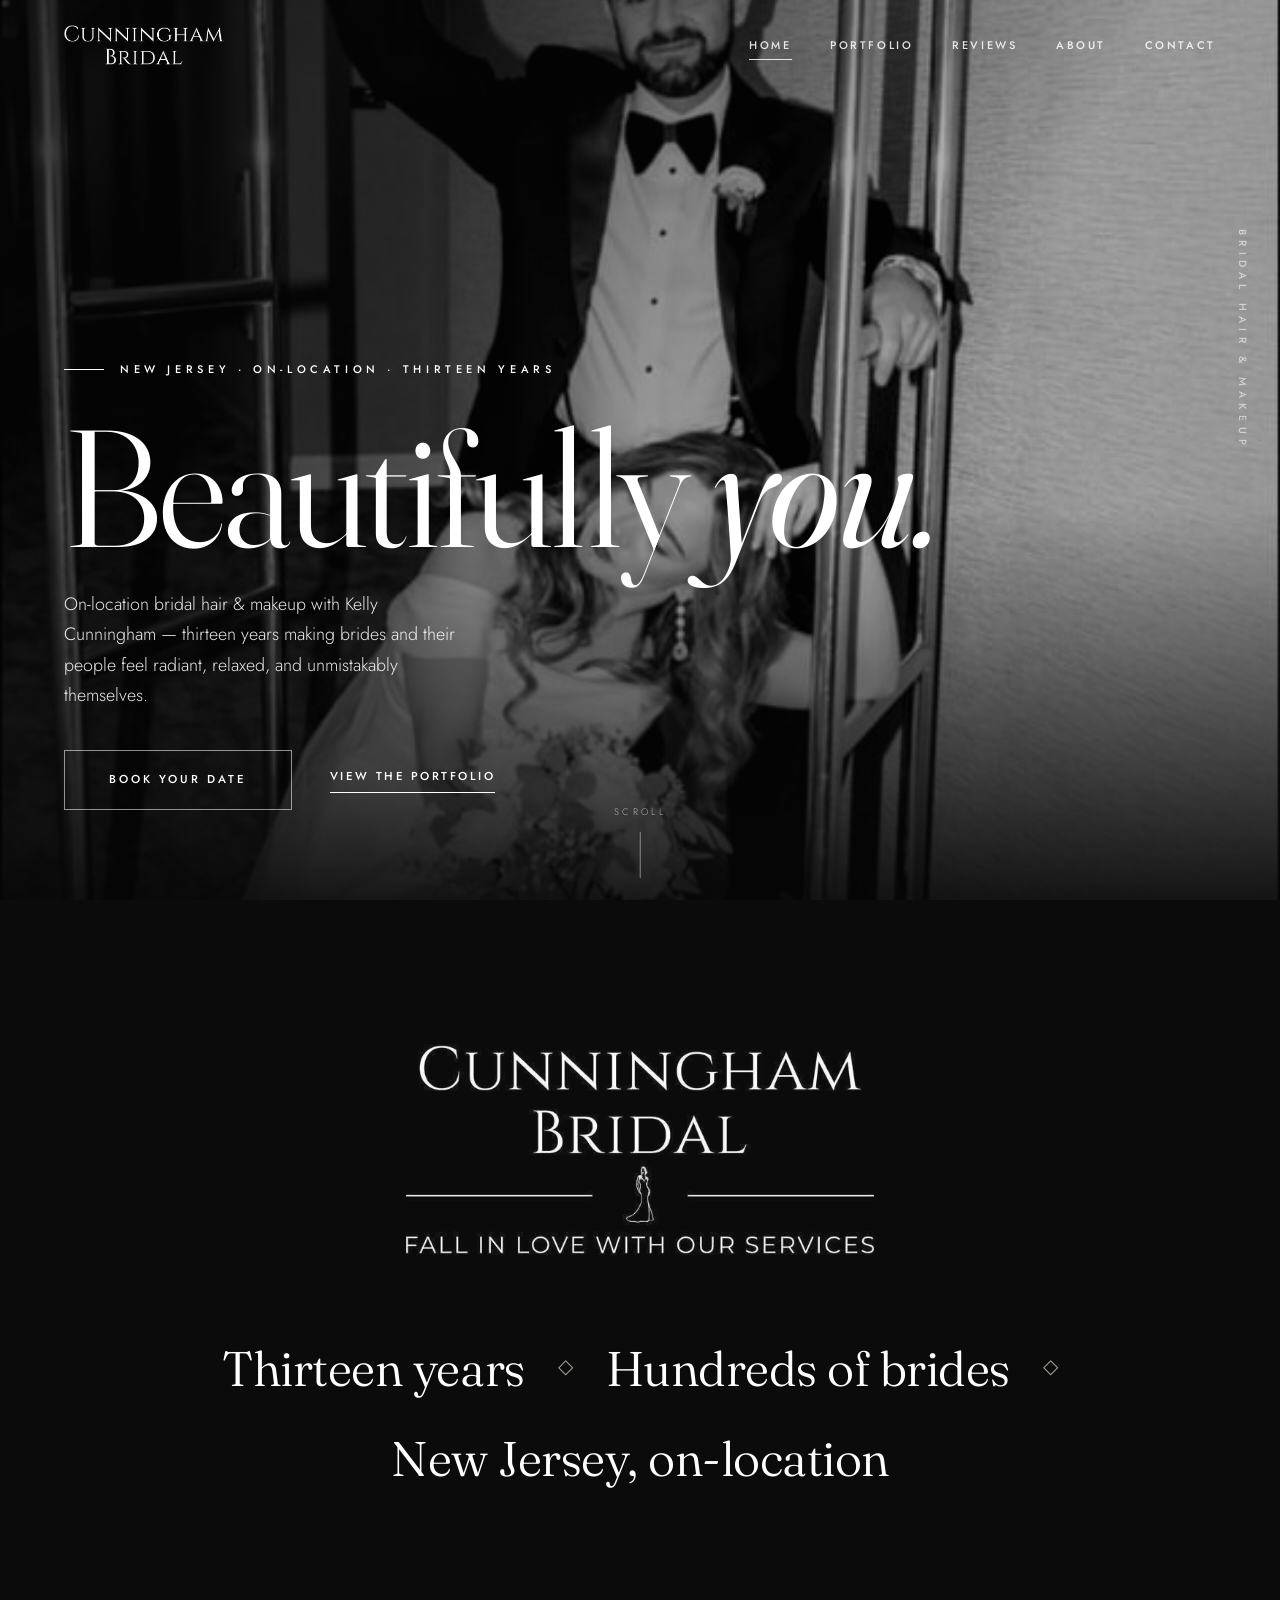
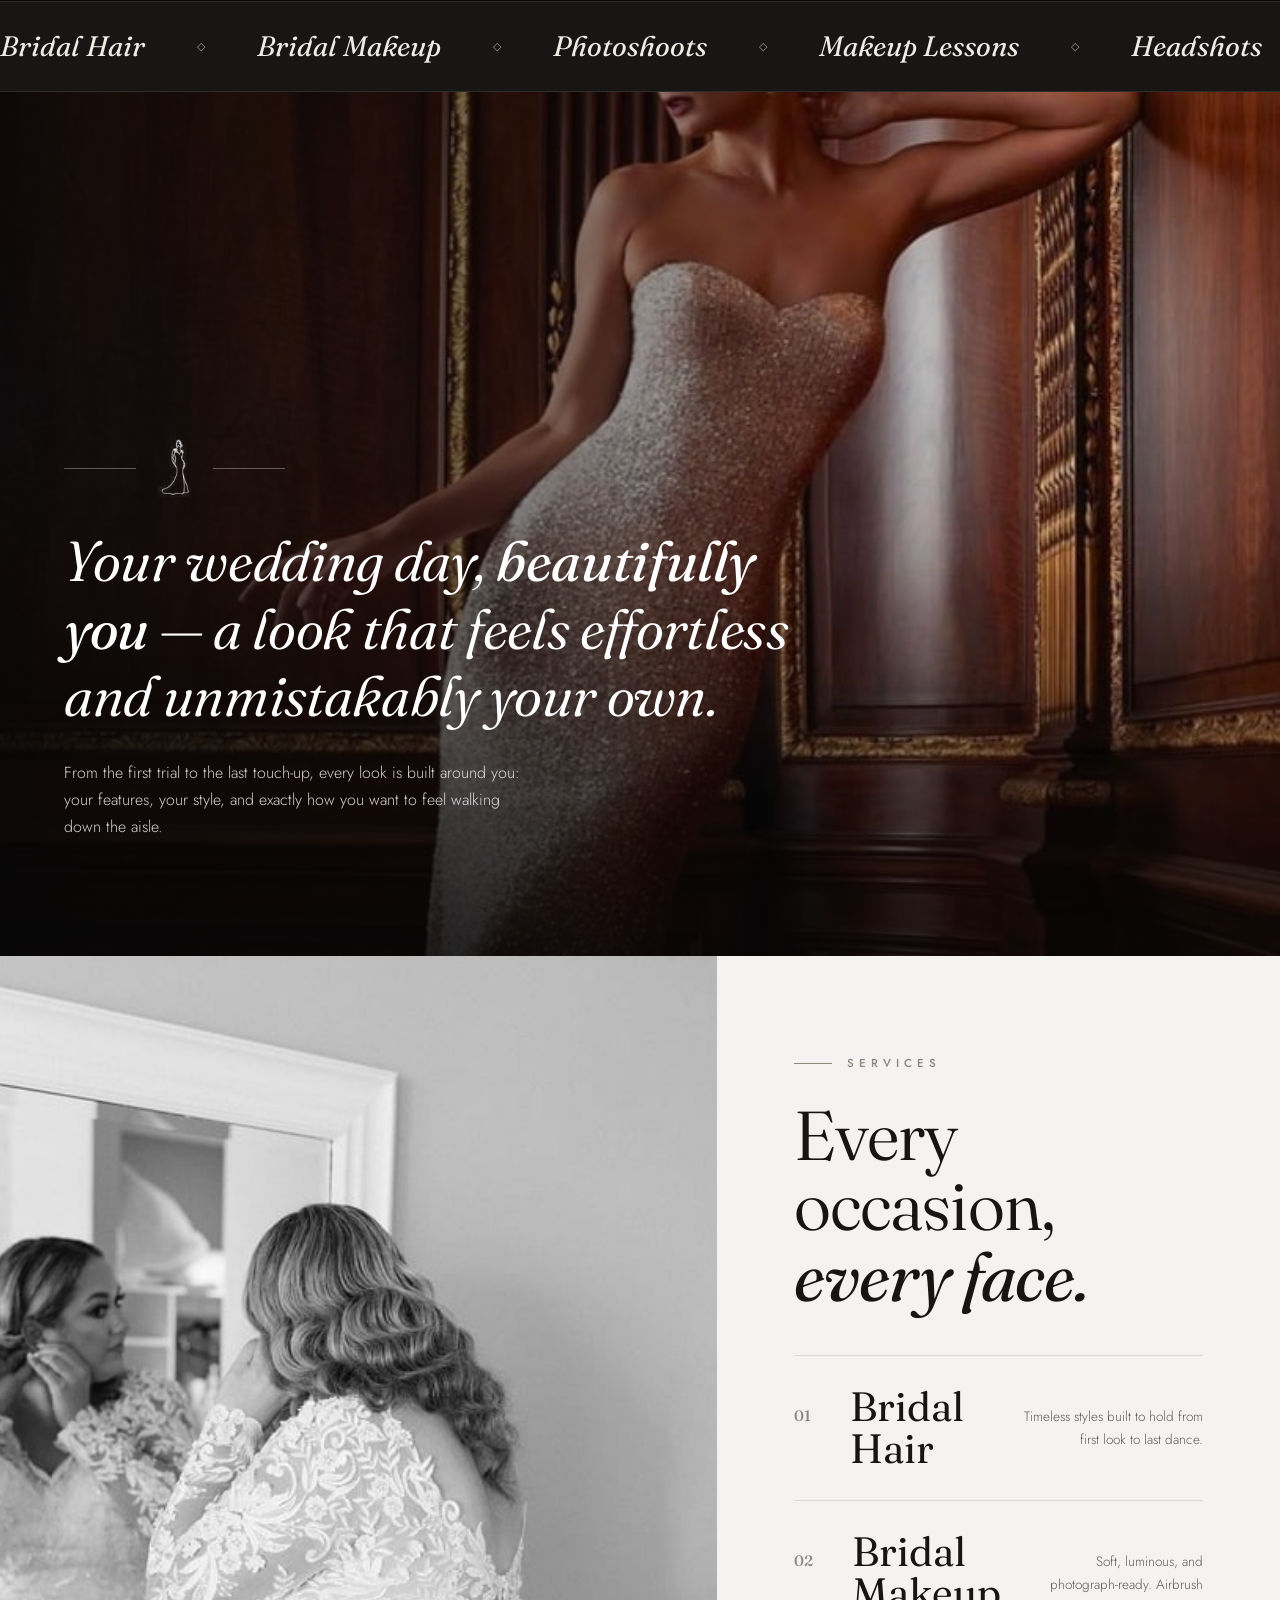
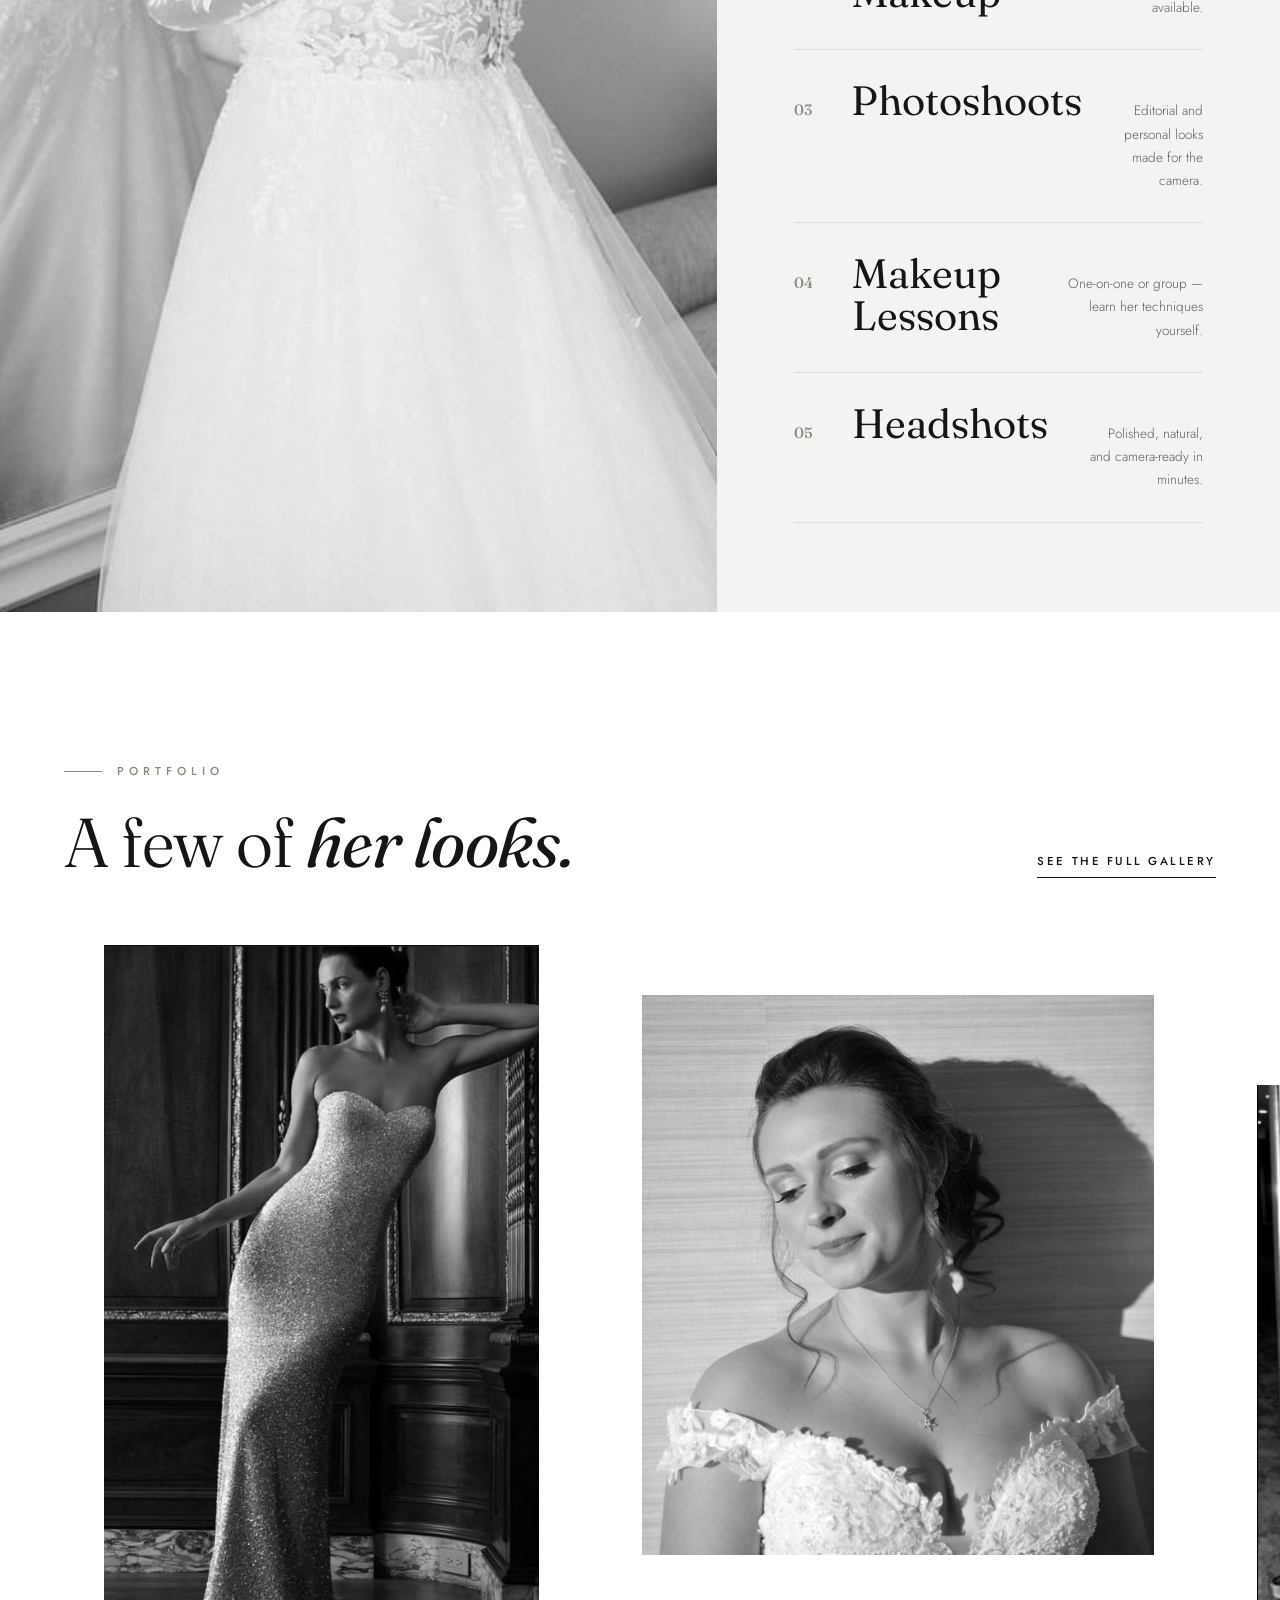
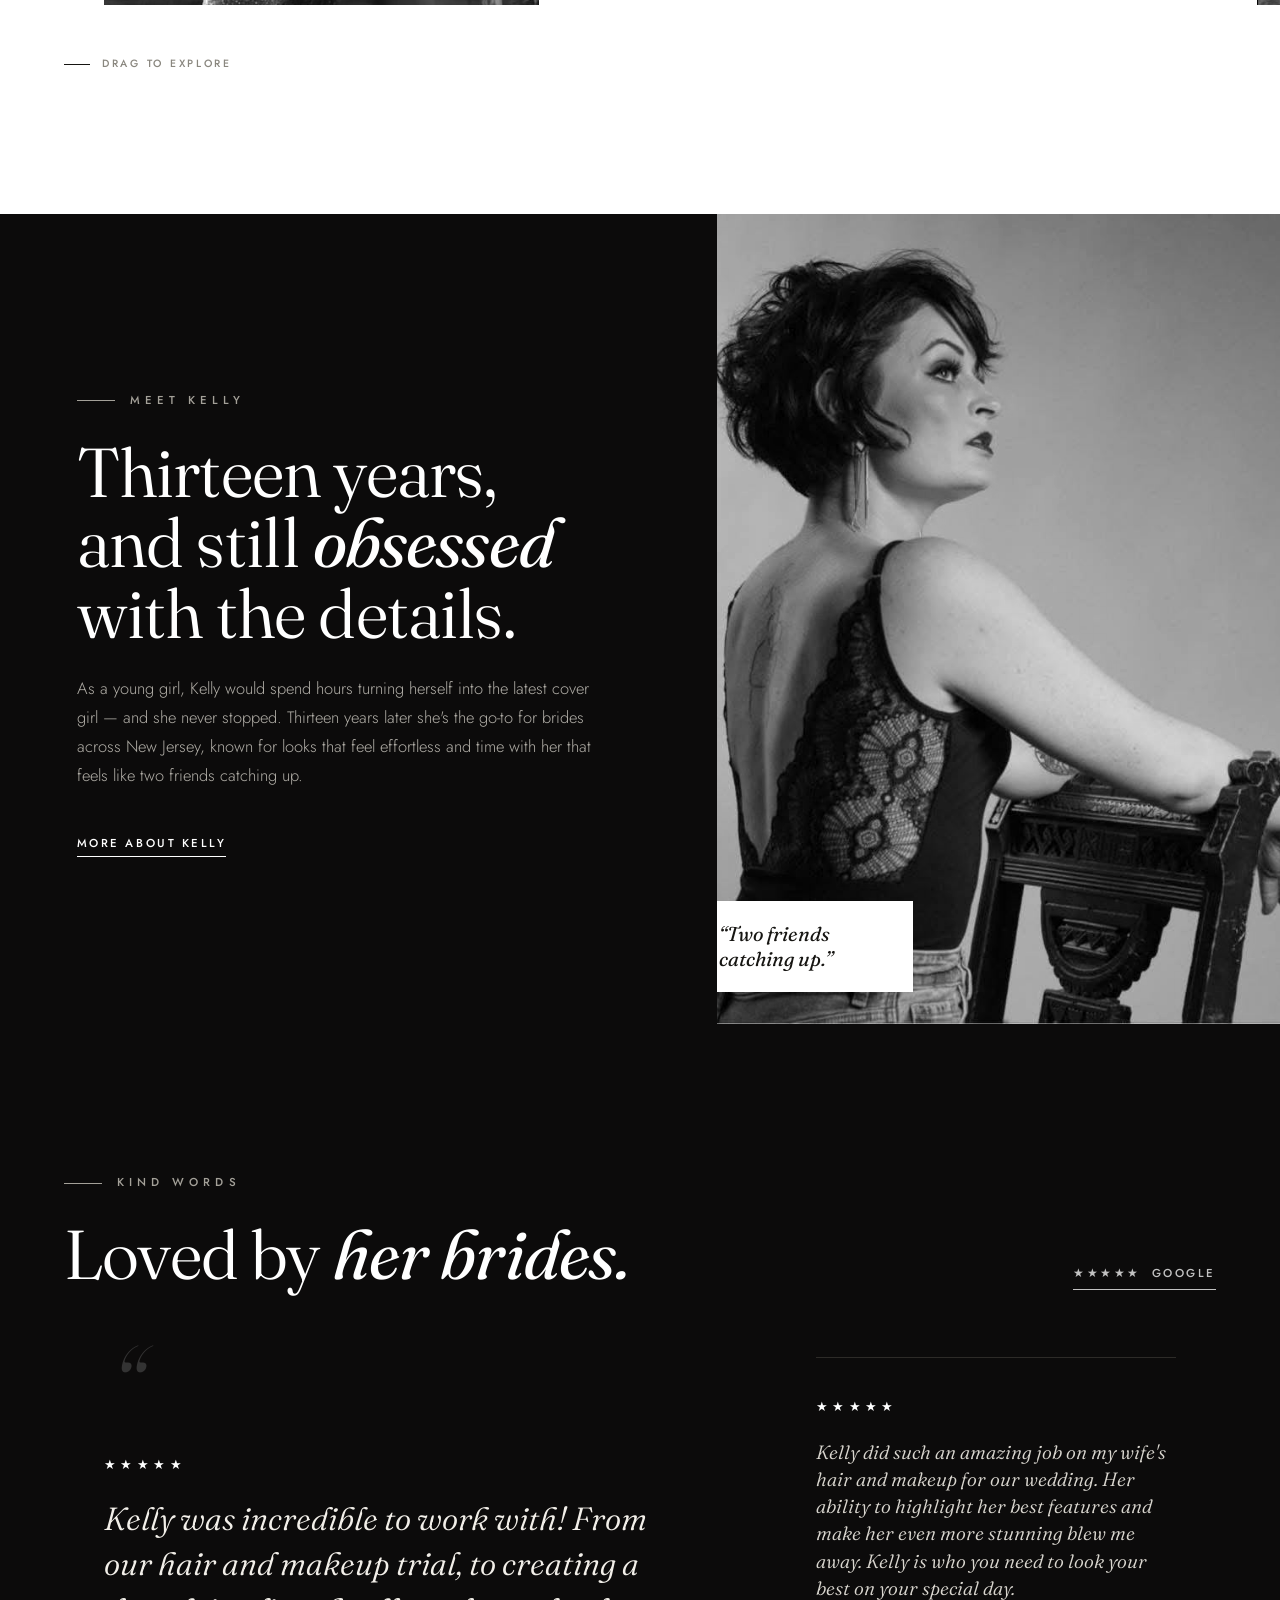
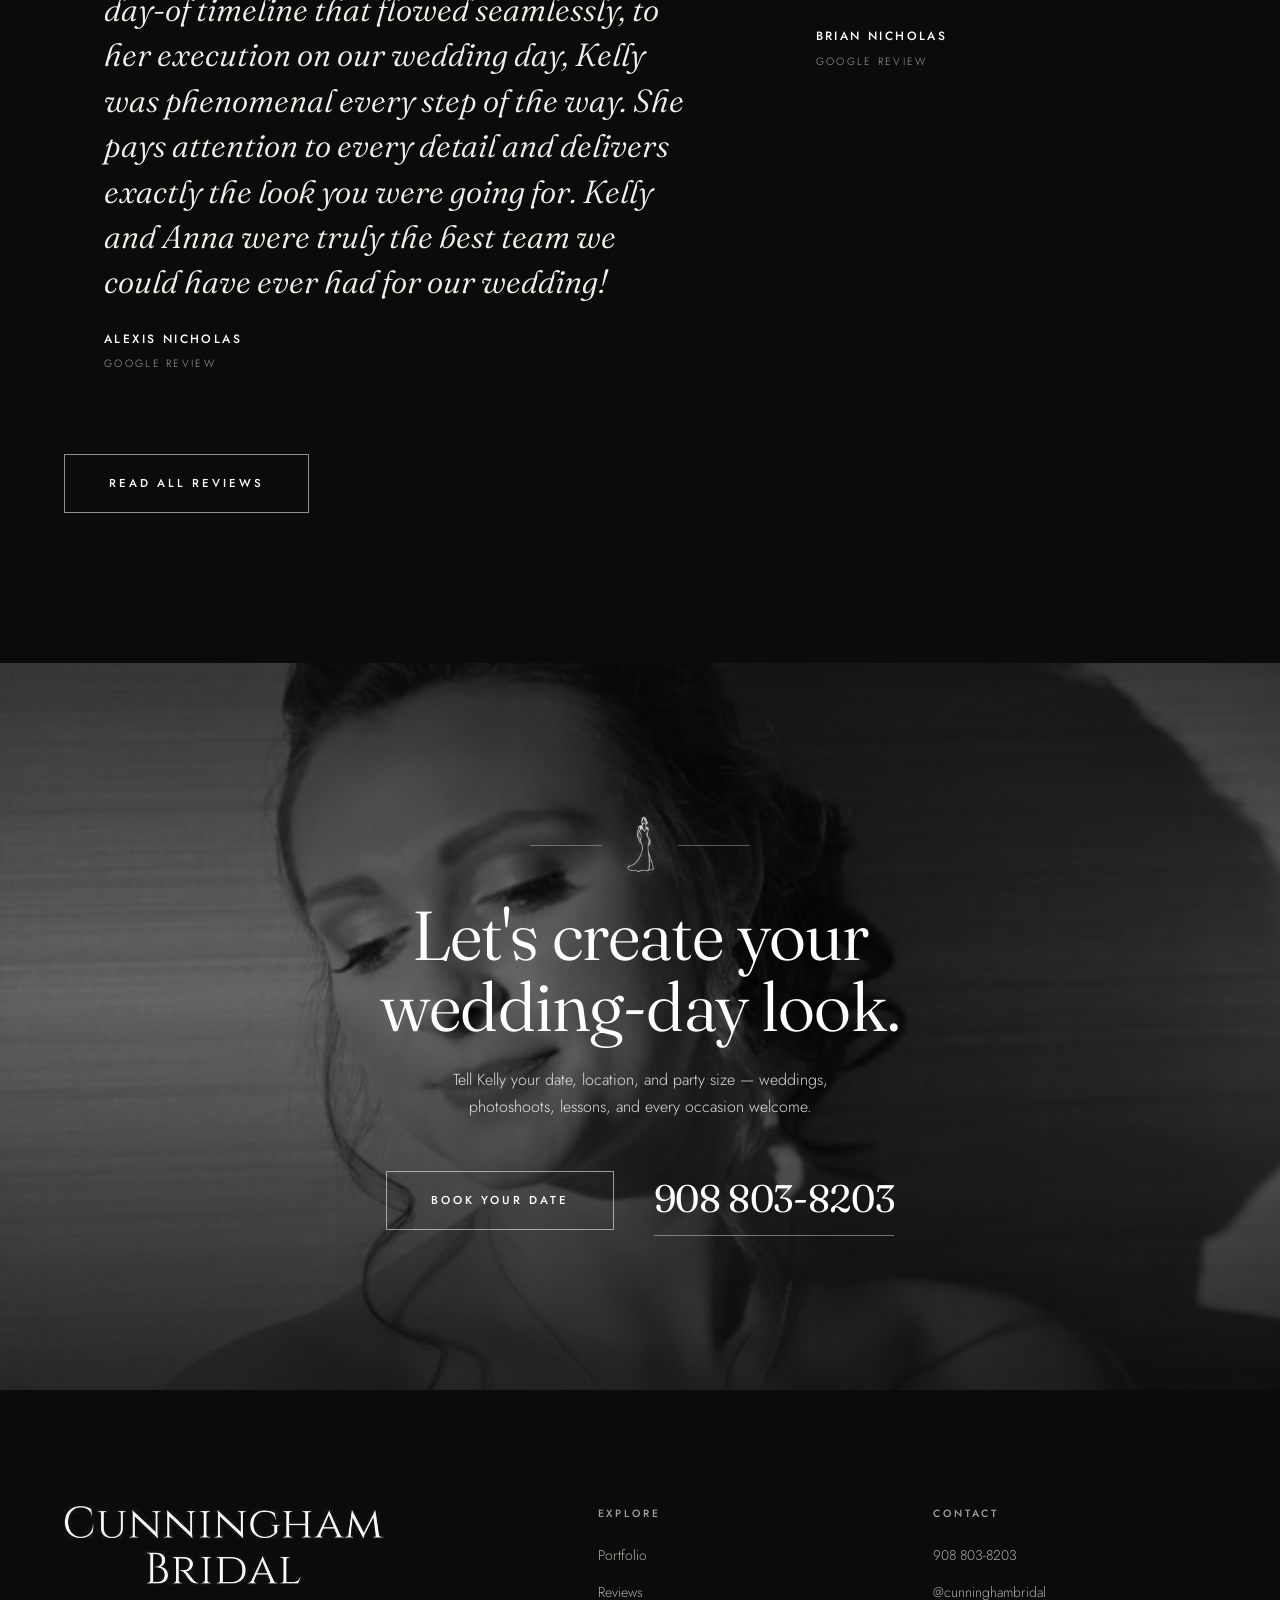
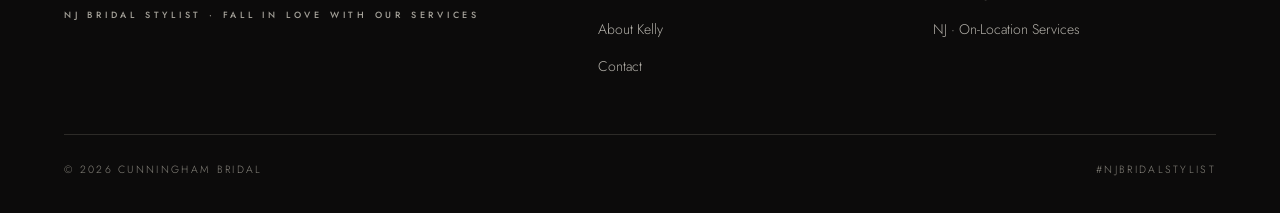
==== commit 26941211: "SEO: structured data, OpenGraph/Twitter cards, canonicals, sitemap - LocalBusiness (BeautySalon/Hair" ====
--- a/index.html
+++ b/index.html
@@ -1,4 +1,53 @@
-<!DOCTYPE html><html lang="en"><head><meta charset="utf-8"><meta name="viewport" content="width=device-width,initial-scale=1"><title>Cunningham Bridal — NJ On-Location Bridal Hair & Makeup</title><meta name="description" content="On-location bridal hair and makeup with Kelly Cunningham. Thirteen years making brides feel radiant and unmistakably themselves across New Jersey. Book your date — 908 803-8203."><link rel="icon" type="image/svg+xml" href="assets/favicon.svg"><link rel="stylesheet" href="site.css"><script src="site.js" defer></script></head><body>
+<!DOCTYPE html><html lang="en"><head><meta charset="utf-8"><meta name="viewport" content="width=device-width,initial-scale=1"><title>Cunningham Bridal — NJ On-Location Bridal Hair & Makeup</title><meta name="description" content="On-location bridal hair and makeup with Kelly Cunningham. Thirteen years making brides feel radiant and unmistakably themselves across New Jersey. Book your date — 908 803-8203."><link rel="canonical" href="https://acunningham-ship-it.github.io/cunningham-bridal/"><meta property="og:type" content="website"><meta property="og:site_name" content="Cunningham Bridal"><meta property="og:locale" content="en_US"><meta property="og:title" content="Cunningham Bridal — NJ On-Location Bridal Hair &amp; Makeup"><meta property="og:description" content="On-location bridal hair and makeup with Kelly Cunningham. Thirteen years making brides feel radiant and unmistakably themselves across New Jersey. Book your date — 908 803-8203."><meta property="og:url" content="https://acunningham-ship-it.github.io/cunningham-bridal/"><meta property="og:image" content="https://acunningham-ship-it.github.io/cunningham-bridal/assets/photo-couple.jpg"><meta property="og:image:alt" content="Bride and groom on their wedding day, hair and makeup by Cunningham Bridal"><meta name="twitter:card" content="summary_large_image"><meta name="twitter:title" content="Cunningham Bridal — NJ On-Location Bridal Hair &amp; Makeup"><meta name="twitter:description" content="On-location bridal hair and makeup with Kelly Cunningham. Thirteen years making brides feel radiant and unmistakably themselves across New Jersey. Book your date — 908 803-8203."><meta name="twitter:image" content="https://acunningham-ship-it.github.io/cunningham-bridal/assets/photo-couple.jpg"><meta name="robots" content="index, follow, max-image-preview:large"><meta name="author" content="Kelly Cunningham"><meta name="geo.region" content="US-NJ"><meta name="geo.placename" content="New Jersey"><meta name="ICBM" content="40.1991076, -74.2858554"><meta name="theme-color" content="#0c0b0b"><link rel="icon" type="image/svg+xml" href="assets/favicon.svg"><link rel="stylesheet" href="site.css"><script src="site.js" defer></script><script type="application/ld+json">
+{
+  "@context": "https://schema.org",
+  "@type": ["BeautySalon", "HairSalon"],
+  "@id": "https://acunningham-ship-it.github.io/cunningham-bridal/#business",
+  "name": "Cunningham Bridal",
+  "alternateName": "Cunningham Bridal by Kelly Cunningham",
+  "description": "On-location bridal hair and makeup with Kelly Cunningham. Thirteen years making brides across New Jersey feel radiant and unmistakably themselves \u2014 bridal hair, bridal makeup, airbrush, photoshoots, makeup lessons and headshots.",
+  "url": "https://acunningham-ship-it.github.io/cunningham-bridal/",
+  "image": "https://acunningham-ship-it.github.io/cunningham-bridal/assets/photo-couple.jpg",
+  "logo": "https://acunningham-ship-it.github.io/cunningham-bridal/assets/logo-square.jpg",
+  "telephone": "+1-908-803-8203",
+  "priceRange": "$$",
+  "founder": { "@type": "Person", "name": "Kelly Cunningham" },
+  "knowsAbout": ["Bridal hair", "Bridal makeup", "Airbrush makeup", "Wedding makeup", "Makeup lessons", "Photoshoot styling"],
+  "areaServed": { "@type": "State", "name": "New Jersey" },
+  "address": { "@type": "PostalAddress", "addressRegion": "NJ", "addressCountry": "US" },
+  "geo": { "@type": "GeoCoordinates", "latitude": 40.1991076, "longitude": -74.2858554 },
+  "sameAs": [
+    "https://www.instagram.com/cunninghambridal",
+    "https://www.google.com/maps/place/Cunningham+Bridal/@40.1991076,-74.2858554,17z/data=!4m8!3m7!1s0x2514eeabd77d22e5:0xa32b5c35cd24fb04!8m2!3d40.1991076!4d-74.2858554!9m1!1b1"
+  ],
+  "hasOfferCatalog": {
+    "@type": "OfferCatalog",
+    "name": "Bridal & Beauty Services",
+    "itemListElement": [
+      { "@type": "Offer", "itemOffered": { "@type": "Service", "name": "Bridal Hair" } },
+      { "@type": "Offer", "itemOffered": { "@type": "Service", "name": "Bridal Makeup" } },
+      { "@type": "Offer", "itemOffered": { "@type": "Service", "name": "Airbrush Makeup" } },
+      { "@type": "Offer", "itemOffered": { "@type": "Service", "name": "Photoshoot Hair & Makeup" } },
+      { "@type": "Offer", "itemOffered": { "@type": "Service", "name": "Makeup Lessons" } },
+      { "@type": "Offer", "itemOffered": { "@type": "Service", "name": "Headshots" } }
+    ]
+  },
+  "review": [
+    {
+      "@type": "Review",
+      "author": { "@type": "Person", "name": "Alexis Nicholas" },
+      "reviewRating": { "@type": "Rating", "ratingValue": "5", "bestRating": "5" },
+      "reviewBody": "Kelly was incredible to work with! From our hair and makeup trial, to creating a day-of timeline that flowed seamlessly, to her execution on our wedding day, Kelly was phenomenal every step of the way. She pays attention to every detail and delivers exactly the look you were going for."
+    },
+    {
+      "@type": "Review",
+      "author": { "@type": "Person", "name": "Brian Nicholas" },
+      "reviewRating": { "@type": "Rating", "ratingValue": "5", "bestRating": "5" },
+      "reviewBody": "Kelly did such an amazing job on my wife's hair and makeup for our wedding. Her ability to highlight her best features and make her even more stunning blew me away. Kelly is who you need to look your best on your special day."
+    }
+  ]
+}
+</script></head><body>
 
 <header class="top"><div class="wrap">
 <a class="brand" href="index.html"><img src="assets/logo-word-white.png" alt="Cunningham Bridal"></a>
--- a/site.css
+++ b/site.css
@@ -133,7 +133,7 @@
 .subhero.flip{grid-template-columns:.94fr 1.06fr}
 .subhero .sh-media{position:relative;overflow:hidden}
 .subhero.flip .sh-media{order:2}
-.subhero .sh-media img{width:100%;height:100%;object-fit:cover;animation:heroZoom 16s ease-out forwards}
+.subhero .sh-media img{width:100%;height:100%;object-fit:cover;object-position:50% 26%;animation:heroZoom 16s ease-out forwards}
 .subhero .sh-media::after{content:"";position:absolute;inset:0;background:linear-gradient(90deg,rgba(6,6,6,.55),transparent 42%)}
 .subhero.flip .sh-media::after{background:linear-gradient(270deg,rgba(6,6,6,.55),transparent 42%)}
 .subhero .sh-panel{display:flex;flex-direction:column;justify-content:center;padding:clamp(80px,9vw,120px) clamp(40px,6vw,92px) clamp(48px,6vw,80px)}
@@ -175,7 +175,7 @@
 .spread.dark{background:var(--black);color:var(--white)}
 .spread.bone{background:var(--paper)}
 .spread .media{position:relative;overflow:hidden;min-height:56vw}
-.spread .media img{width:100%;height:100%;object-fit:cover}
+.spread .media img{width:100%;height:100%;object-fit:cover;object-position:50% 28%}
 .spread .panel{display:flex;flex-direction:column;justify-content:center;padding:clamp(48px,7vw,110px) clamp(40px,6vw,96px)}
 .spread .panel-inner{max-width:520px}
 .spread.flip .media{order:2}
@@ -192,7 +192,7 @@
 /* ---------- FEATURE (full-bleed image + overlaid editorial copy) ---------- */
 .feature{position:relative;min-height:min(96vh,900px);display:flex;align-items:flex-end;overflow:hidden;background:var(--black);color:var(--white)}
 .feature-media{position:absolute;inset:0;z-index:0}
-.feature-media img{width:100%;height:100%;object-fit:cover;object-position:58% 42%}
+.feature-media img{width:100%;height:100%;object-fit:cover;object-position:52% 26%}
 .feature::before{content:"";position:absolute;inset:0;z-index:1;background:
   linear-gradient(90deg,rgba(6,6,6,.9) 0%,rgba(6,6,6,.5) 40%,rgba(6,6,6,.1) 80%),
   linear-gradient(0deg,rgba(6,6,6,.72),transparent 46%)}
@@ -221,7 +221,7 @@
 .filmstrip::-webkit-scrollbar{display:none}
 .filmstrip.drag{cursor:grabbing;scroll-snap-type:none}
 .frame{flex:0 0 auto;position:relative;overflow:hidden;scroll-snap-align:center;background:var(--black-2)}
-.frame img{width:100%;height:100%;object-fit:cover;pointer-events:none}
+.frame img{width:100%;height:100%;object-fit:cover;object-position:50% 26%;pointer-events:none}
 .frame.tall{width:clamp(280px,34vw,460px);height:clamp(420px,52vw,660px)}
 .frame.mid{width:clamp(300px,40vw,540px);height:clamp(360px,44vw,560px);align-self:center}
 .frame.wide{width:clamp(340px,46vw,620px);height:clamp(340px,42vw,520px);align-self:flex-end}
@@ -234,7 +234,7 @@
 /* ---------- gallery (portfolio) + lightbox ---------- */
 .gallery{display:grid;grid-template-columns:repeat(12,1fr);gap:clamp(12px,1.4vw,22px);grid-auto-flow:dense}
 .gcell{overflow:hidden;position:relative;cursor:pointer;background:var(--black-2)}
-.gcell img{width:100%;height:100%;object-fit:cover}
+.gcell img{width:100%;height:100%;object-fit:cover;object-position:50% 28%}
 .gcell::after{content:"View";position:absolute;inset:0;display:grid;place-items:center;color:var(--white);
   font-size:10.5px;letter-spacing:.26em;text-transform:uppercase;background:rgba(6,6,6,.32);opacity:0;transition:opacity .4s}
 .gcell:hover::after{opacity:1}
@@ -264,7 +264,7 @@
 /* ---------- CTA (full-bleed) ---------- */
 .cta{position:relative;overflow:hidden;color:var(--white);text-align:center;background:var(--black)}
 .cta .bgimg{position:absolute;inset:0;z-index:0}
-.cta .bgimg img{width:100%;height:100%;object-fit:cover;object-position:50% 38%;animation:heroZoom 22s ease-out forwards}
+.cta .bgimg img{width:100%;height:100%;object-fit:cover;object-position:50% 30%;animation:heroZoom 22s ease-out forwards}
 .cta::before{content:"";position:absolute;inset:0;z-index:1;background:linear-gradient(0deg,rgba(6,6,6,.84),rgba(6,6,6,.52) 55%,rgba(6,6,6,.74))}
 .cta .wrap{position:relative;z-index:2;padding:clamp(90px,12vw,160px) var(--pad)}
 .cta .h2,.cta .serif-quote{color:var(--white)}
